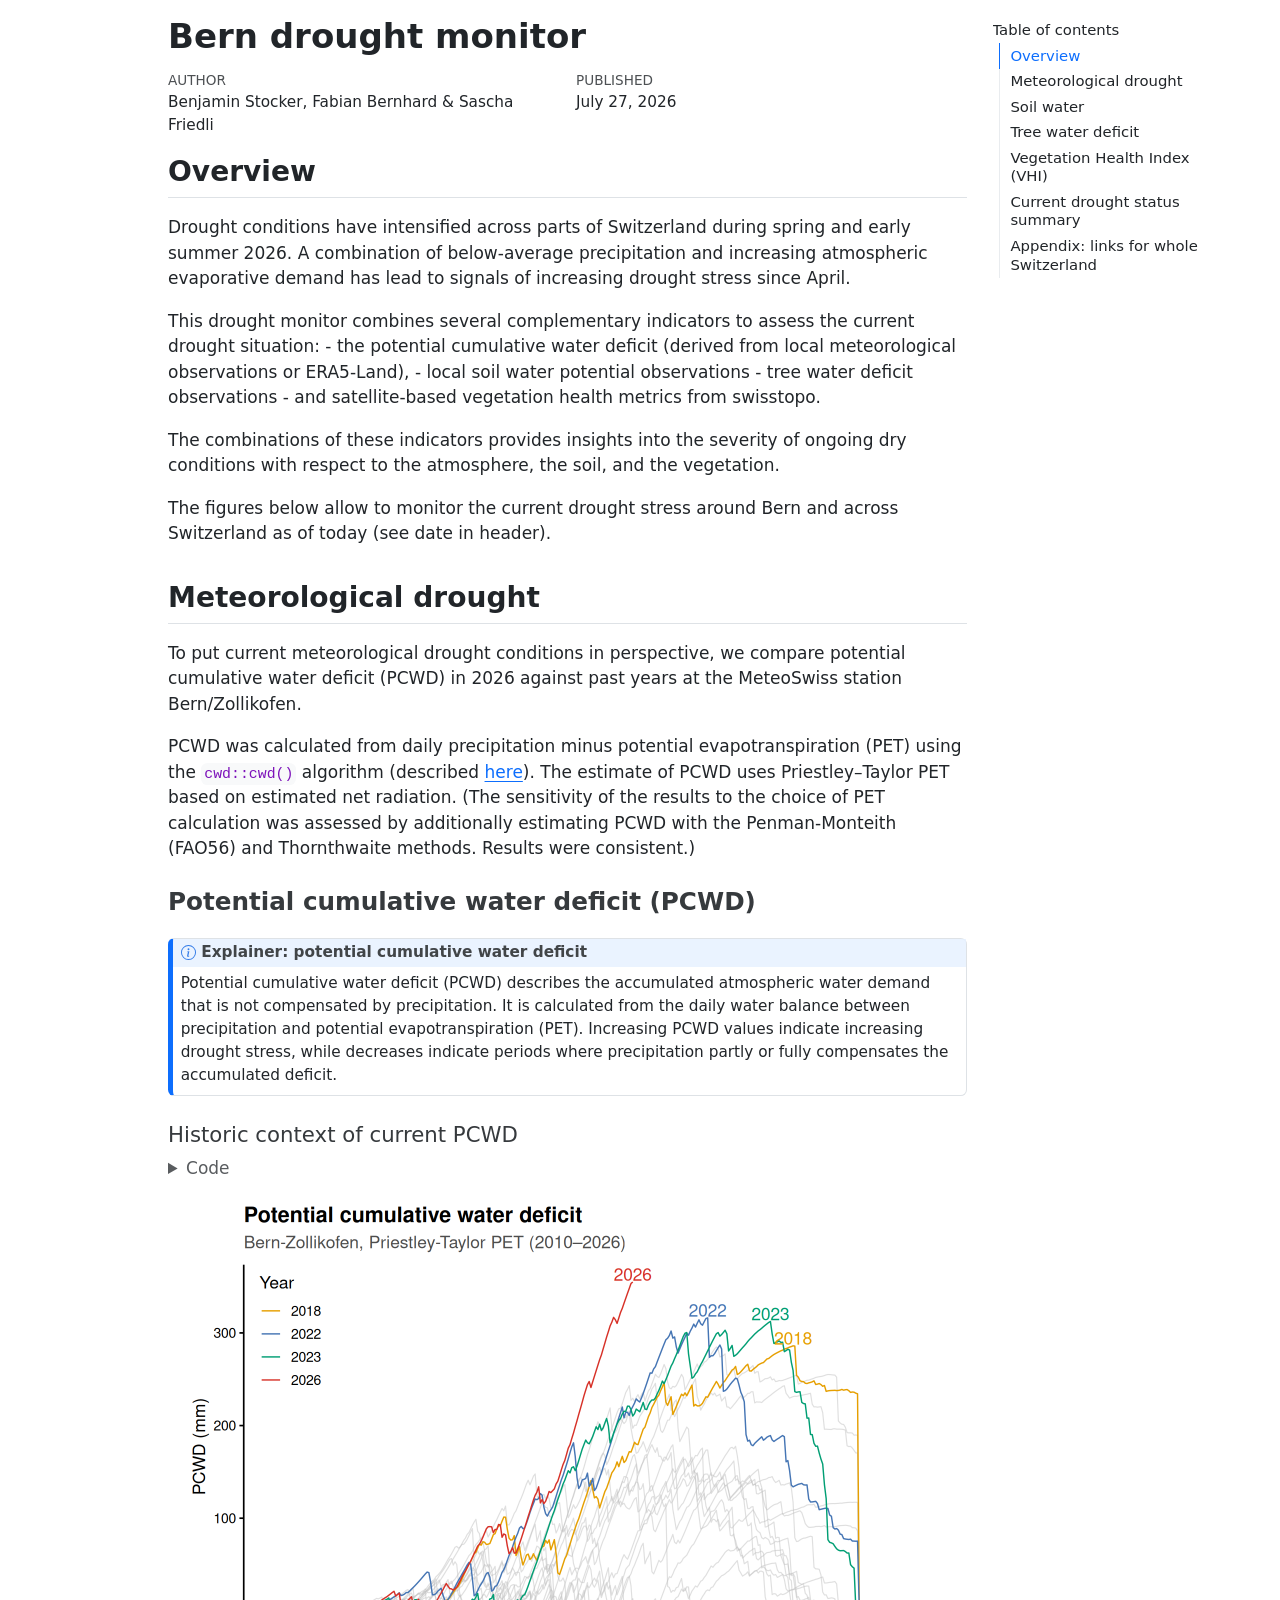
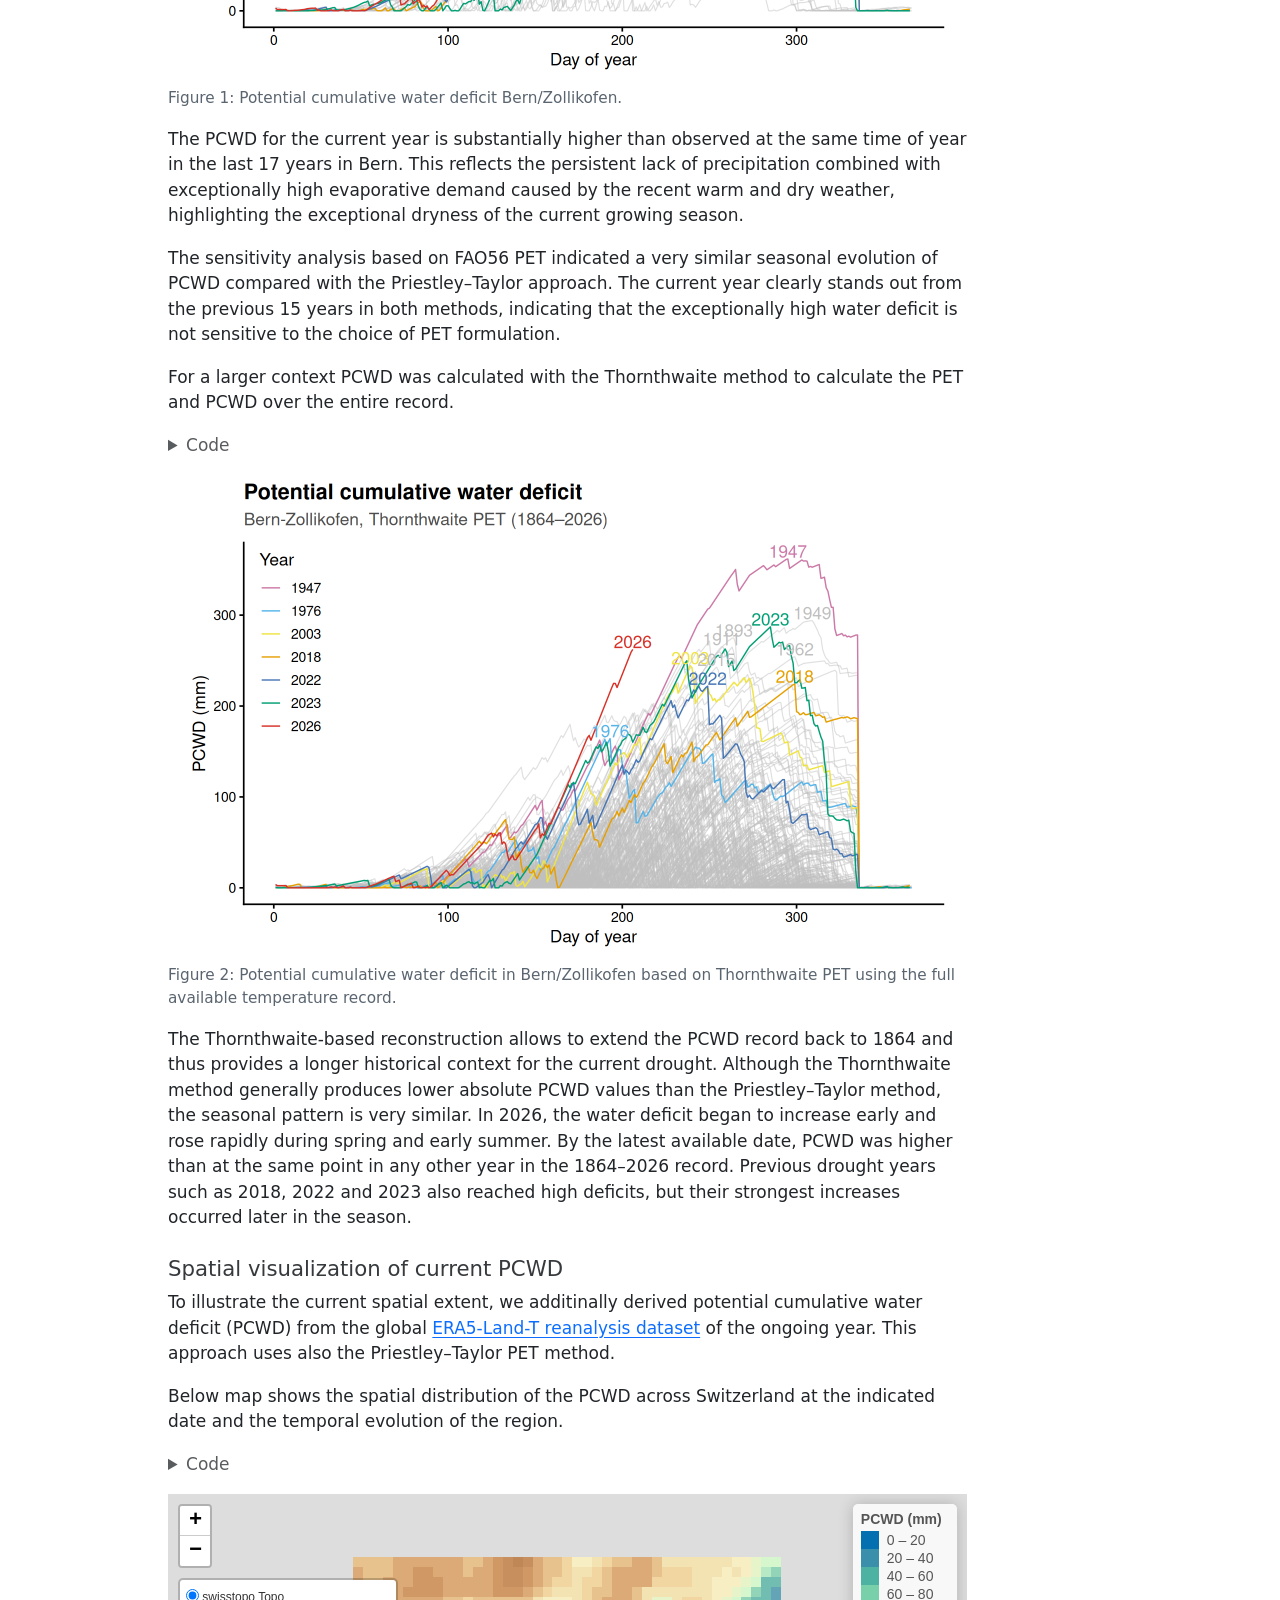
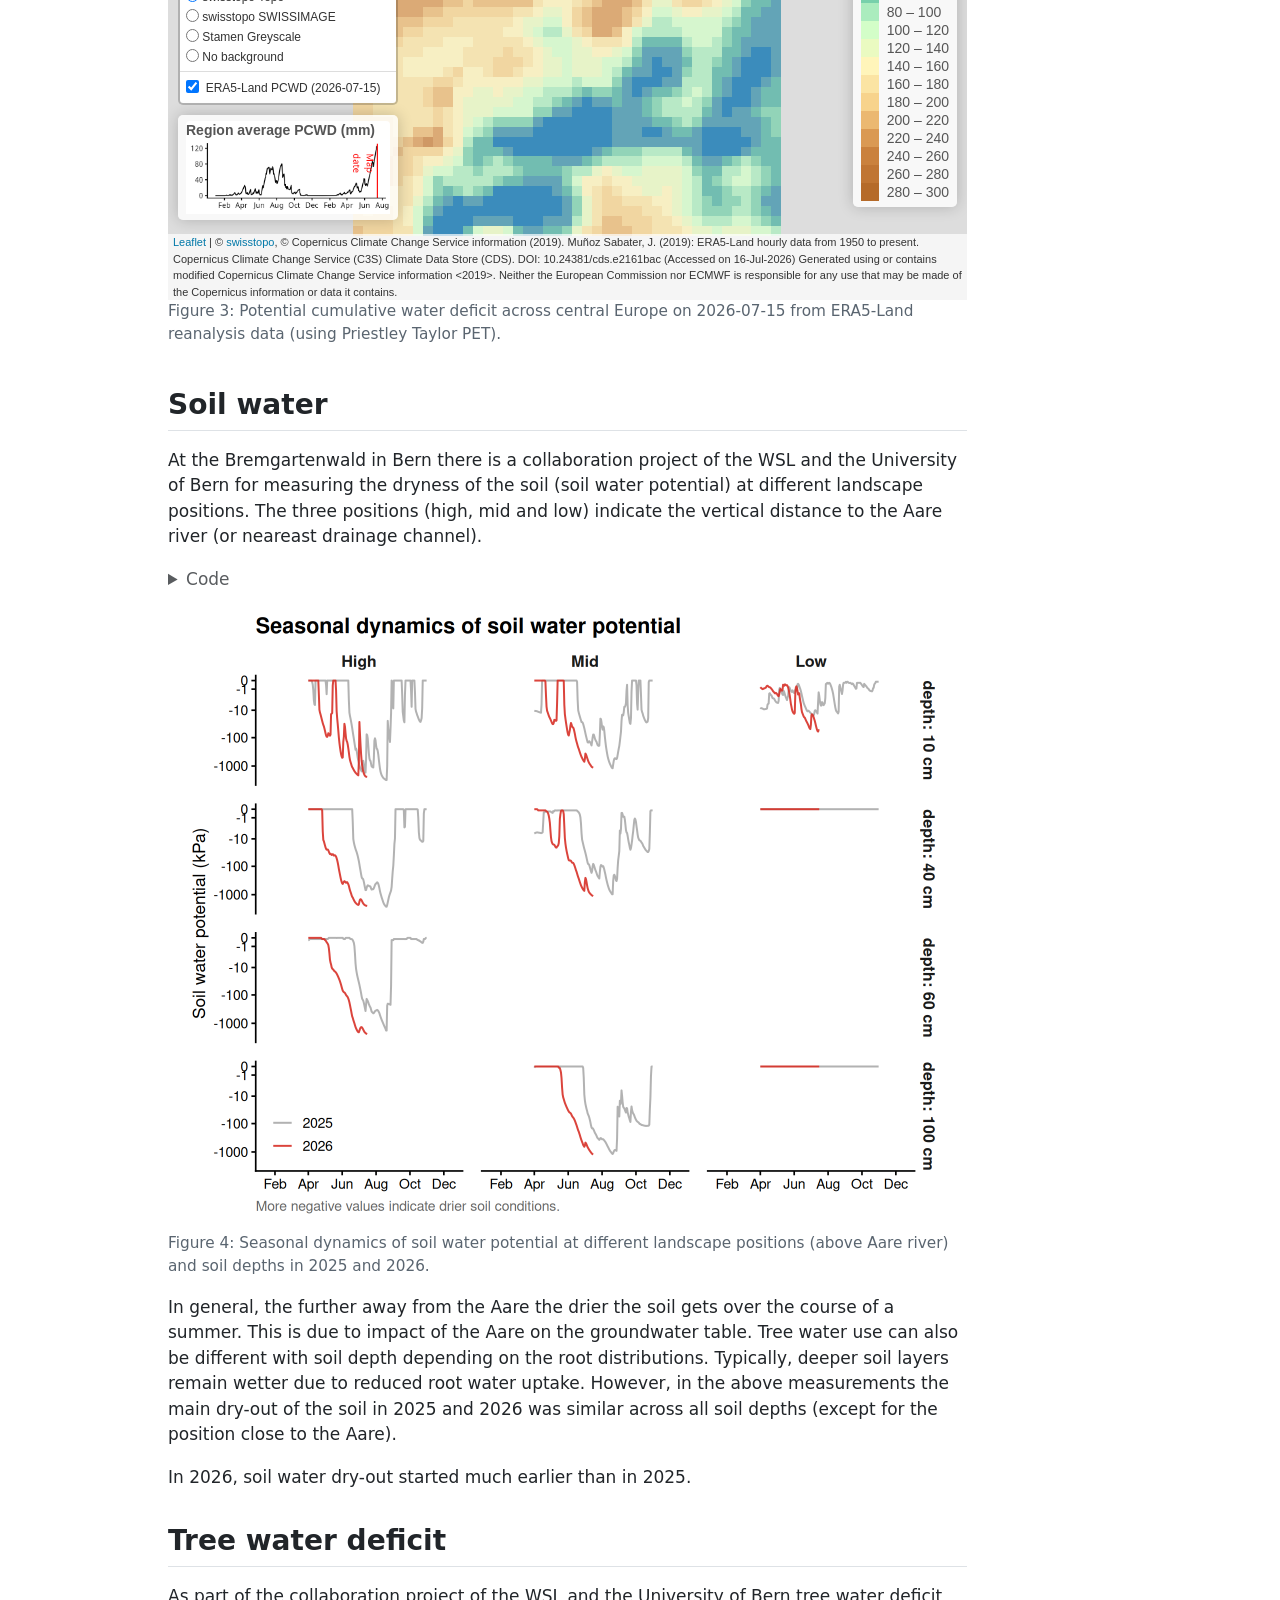
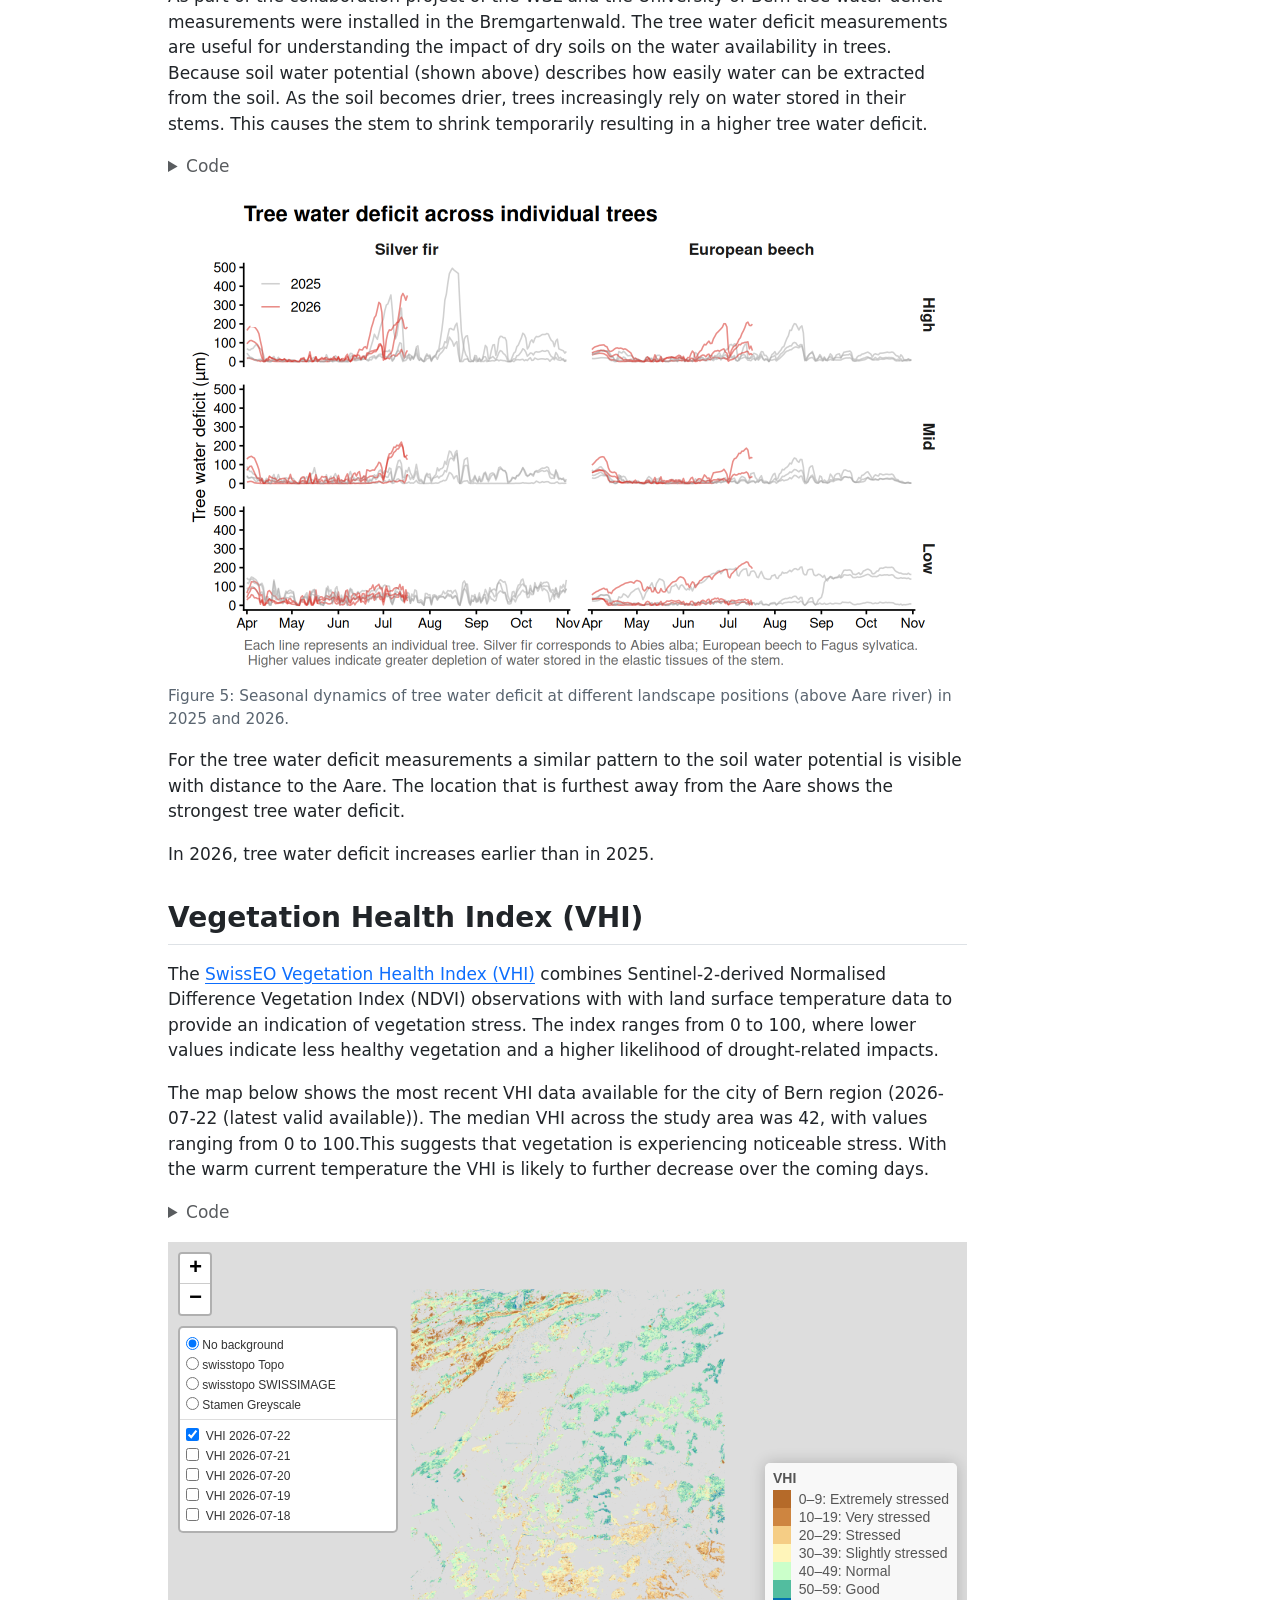
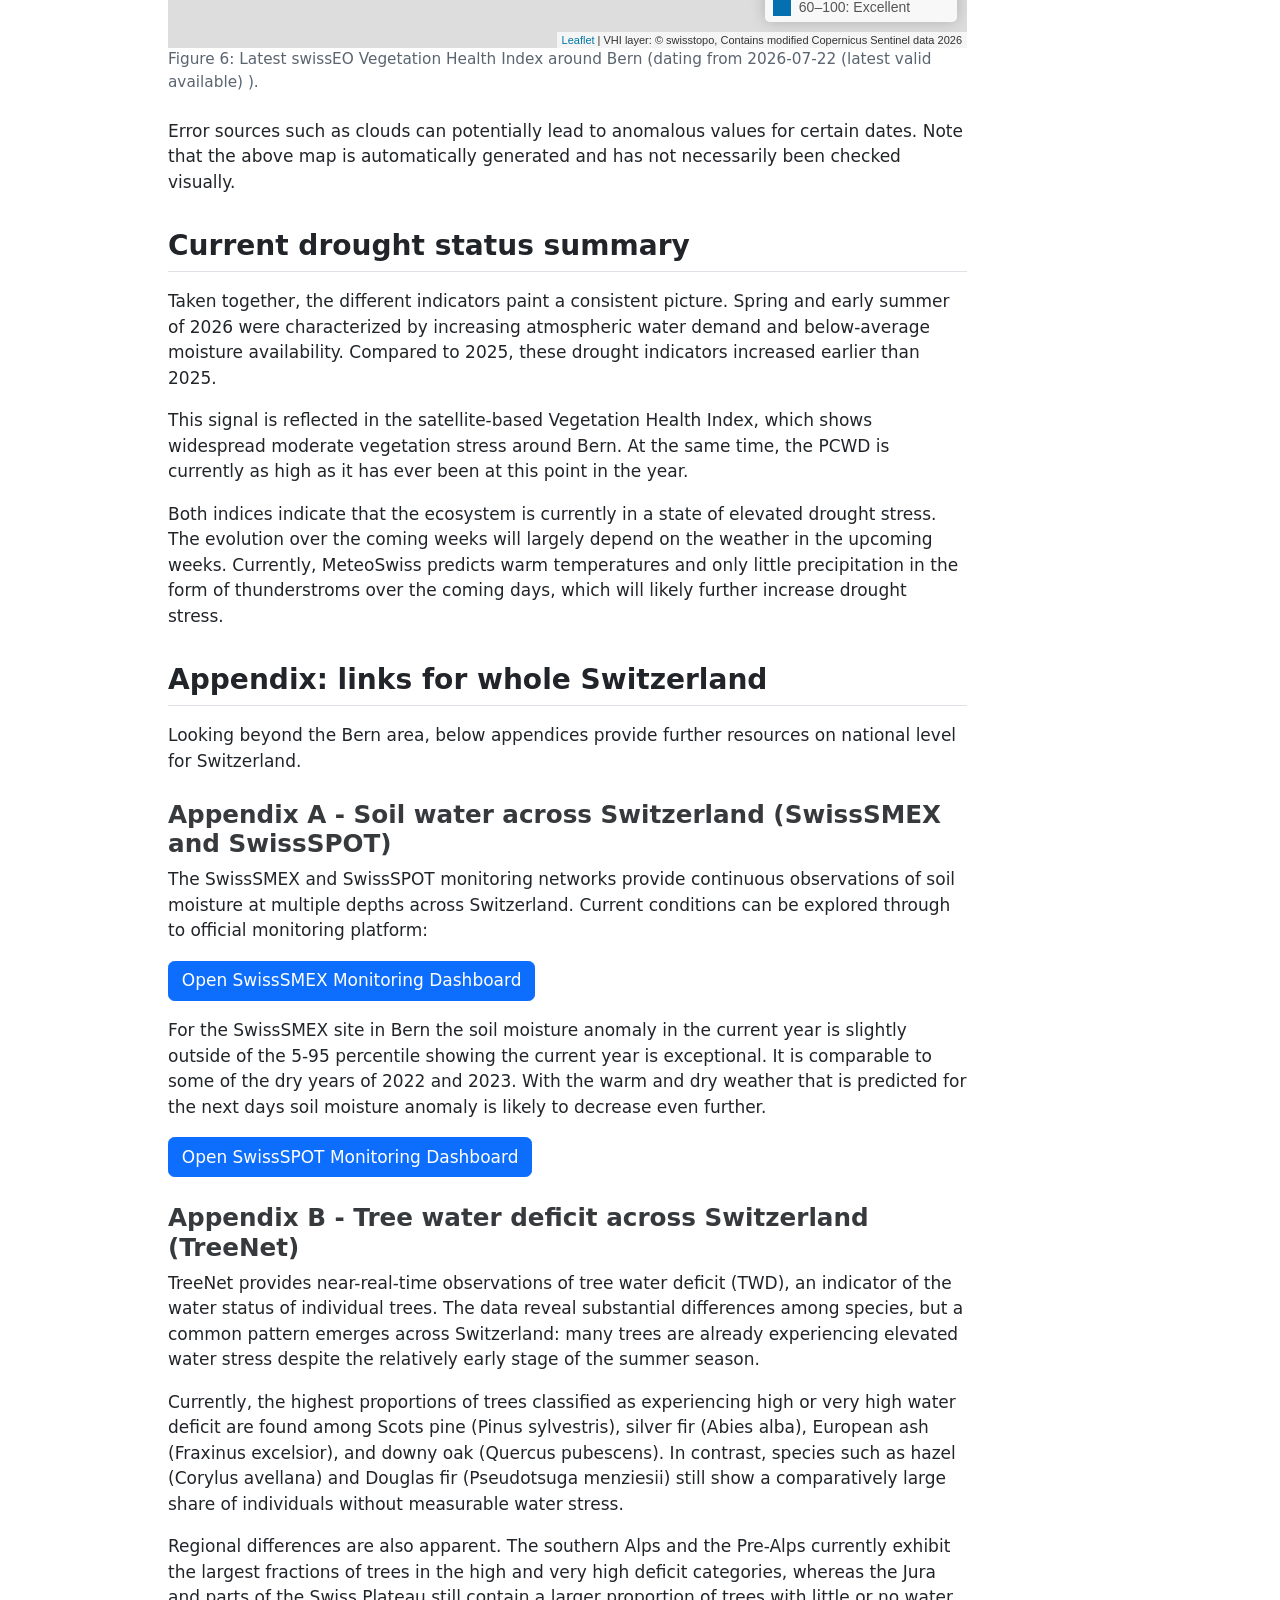
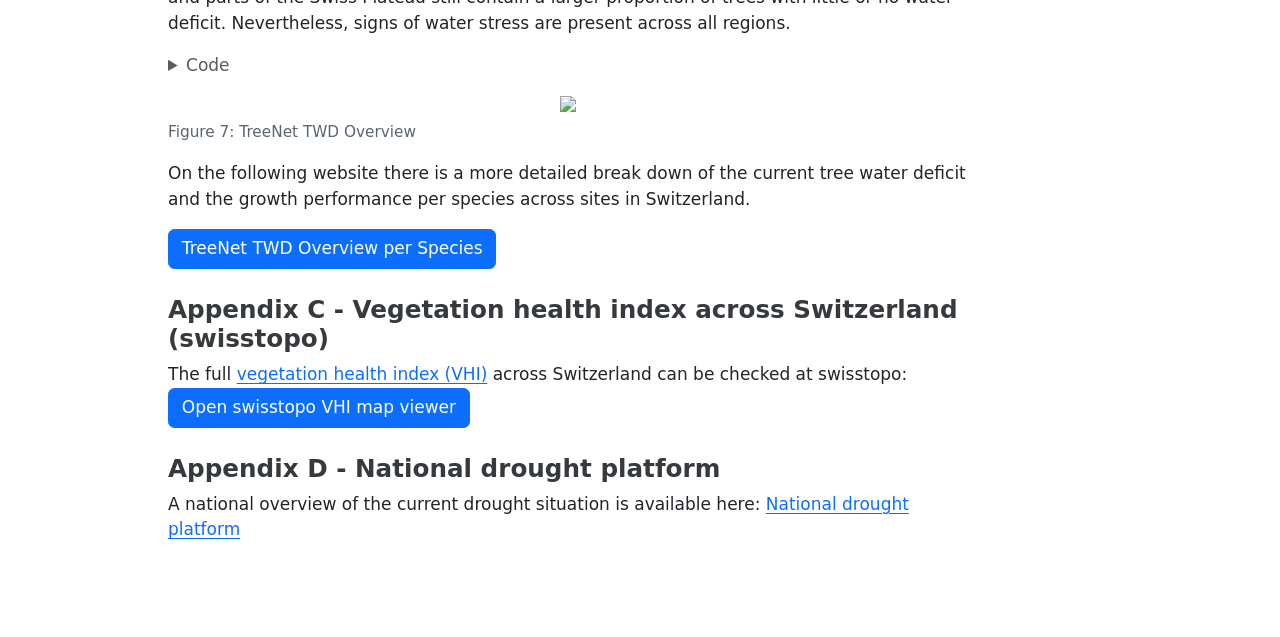
==== drought_2026.html @ ba7b63ec "Built site for gh-pages" ====
<!DOCTYPE html>
<html xmlns="http://www.w3.org/1999/xhtml" lang="en" xml:lang="en"><head>

<meta charset="utf-8">
<meta name="generator" content="quarto-1.5.57">

<meta name="viewport" content="width=device-width, initial-scale=1.0, user-scalable=yes">

<meta name="author" content="Benjamin Stocker, Fabian Bernhard &amp; Sascha Friedli">
<meta name="dcterms.date" content="2026-07-27">

<title>Bern drought monitor</title>
<style>
code{white-space: pre-wrap;}
span.smallcaps{font-variant: small-caps;}
div.columns{display: flex; gap: min(4vw, 1.5em);}
div.column{flex: auto; overflow-x: auto;}
div.hanging-indent{margin-left: 1.5em; text-indent: -1.5em;}
ul.task-list{list-style: none;}
ul.task-list li input[type="checkbox"] {
  width: 0.8em;
  margin: 0 0.8em 0.2em -1em; /* quarto-specific, see https://github.com/quarto-dev/quarto-cli/issues/4556 */ 
  vertical-align: middle;
}
/* CSS for syntax highlighting */
pre > code.sourceCode { white-space: pre; position: relative; }
pre > code.sourceCode > span { line-height: 1.25; }
pre > code.sourceCode > span:empty { height: 1.2em; }
.sourceCode { overflow: visible; }
code.sourceCode > span { color: inherit; text-decoration: inherit; }
div.sourceCode { margin: 1em 0; }
pre.sourceCode { margin: 0; }
@media screen {
div.sourceCode { overflow: auto; }
}
@media print {
pre > code.sourceCode { white-space: pre-wrap; }
pre > code.sourceCode > span { display: inline-block; text-indent: -5em; padding-left: 5em; }
}
pre.numberSource code
  { counter-reset: source-line 0; }
pre.numberSource code > span
  { position: relative; left: -4em; counter-increment: source-line; }
pre.numberSource code > span > a:first-child::before
  { content: counter(source-line);
    position: relative; left: -1em; text-align: right; vertical-align: baseline;
    border: none; display: inline-block;
    -webkit-touch-callout: none; -webkit-user-select: none;
    -khtml-user-select: none; -moz-user-select: none;
    -ms-user-select: none; user-select: none;
    padding: 0 4px; width: 4em;
  }
pre.numberSource { margin-left: 3em;  padding-left: 4px; }
div.sourceCode
  {   }
@media screen {
pre > code.sourceCode > span > a:first-child::before { text-decoration: underline; }
}
</style>


<script src="drought_2026_files/libs/clipboard/clipboard.min.js"></script>
<script src="drought_2026_files/libs/quarto-html/quarto.js"></script>
<script src="drought_2026_files/libs/quarto-html/popper.min.js"></script>
<script src="drought_2026_files/libs/quarto-html/tippy.umd.min.js"></script>
<script src="drought_2026_files/libs/quarto-html/anchor.min.js"></script>
<link href="drought_2026_files/libs/quarto-html/tippy.css" rel="stylesheet">
<link href="drought_2026_files/libs/quarto-html/quarto-syntax-highlighting.css" rel="stylesheet" id="quarto-text-highlighting-styles">
<script src="drought_2026_files/libs/bootstrap/bootstrap.min.js"></script>
<link href="drought_2026_files/libs/bootstrap/bootstrap-icons.css" rel="stylesheet">
<link href="drought_2026_files/libs/bootstrap/bootstrap.min.css" rel="stylesheet" id="quarto-bootstrap" data-mode="light">
<link href="drought_2026_files/libs/htmltools-fill-0.5.9/fill.css" rel="stylesheet">
<script src="drought_2026_files/libs/htmlwidgets-1.6.4/htmlwidgets.js"></script>
<script src="drought_2026_files/libs/jquery-3.6.0/jquery-3.6.0.min.js"></script>
<link href="drought_2026_files/libs/leaflet-1.3.1/leaflet.css" rel="stylesheet">
<script src="drought_2026_files/libs/leaflet-1.3.1/leaflet.js"></script>
<link href="drought_2026_files/libs/leafletfix-1.0.0/leafletfix.css" rel="stylesheet">
<script src="drought_2026_files/libs/proj4-2.6.2/proj4.min.js"></script>
<script src="drought_2026_files/libs/Proj4Leaflet-1.0.1/proj4leaflet.js"></script>
<link href="drought_2026_files/libs/rstudio_leaflet-1.3.1/rstudio_leaflet.css" rel="stylesheet">
<script src="drought_2026_files/libs/leaflet-binding-2.2.3/leaflet.js"></script>
<script src="drought_2026_files/libs/leaflet-providers-3.0.0/leaflet-providers.js"></script>
<script src="drought_2026_files/libs/leaflet-providers-plugin-2.2.3/leaflet-providers-plugin.js"></script>


</head>

<body>

<div id="quarto-content" class="page-columns page-rows-contents page-layout-article">
<div id="quarto-margin-sidebar" class="sidebar margin-sidebar">
  <nav id="TOC" role="doc-toc" class="toc-active">
    <h2 id="toc-title">Table of contents</h2>
   
  <ul>
  <li><a href="#overview" id="toc-overview" class="nav-link active" data-scroll-target="#overview">Overview</a></li>
  <li><a href="#meteorological-drought" id="toc-meteorological-drought" class="nav-link" data-scroll-target="#meteorological-drought">Meteorological drought</a>
  <ul class="collapse">
  <li><a href="#potential-cumulative-water-deficit-pcwd" id="toc-potential-cumulative-water-deficit-pcwd" class="nav-link" data-scroll-target="#potential-cumulative-water-deficit-pcwd">Potential cumulative water deficit (PCWD)</a></li>
  </ul></li>
  <li><a href="#soil-water" id="toc-soil-water" class="nav-link" data-scroll-target="#soil-water">Soil water</a></li>
  <li><a href="#tree-water-deficit" id="toc-tree-water-deficit" class="nav-link" data-scroll-target="#tree-water-deficit">Tree water deficit</a></li>
  <li><a href="#vegetation-health-index-vhi" id="toc-vegetation-health-index-vhi" class="nav-link" data-scroll-target="#vegetation-health-index-vhi">Vegetation Health Index (VHI)</a></li>
  <li><a href="#current-drought-status-summary" id="toc-current-drought-status-summary" class="nav-link" data-scroll-target="#current-drought-status-summary">Current drought status summary</a></li>
  <li><a href="#appendix-links-for-whole-switzerland" id="toc-appendix-links-for-whole-switzerland" class="nav-link" data-scroll-target="#appendix-links-for-whole-switzerland">Appendix: links for whole Switzerland</a>
  <ul class="collapse">
  <li><a href="#appendix-a---soil-water-across-switzerland-swisssmex-and-swissspot" id="toc-appendix-a---soil-water-across-switzerland-swisssmex-and-swissspot" class="nav-link" data-scroll-target="#appendix-a---soil-water-across-switzerland-swisssmex-and-swissspot">Appendix A - Soil water across Switzerland (SwissSMEX and SwissSPOT)</a></li>
  <li><a href="#appendix-b---tree-water-deficit-across-switzerland-treenet" id="toc-appendix-b---tree-water-deficit-across-switzerland-treenet" class="nav-link" data-scroll-target="#appendix-b---tree-water-deficit-across-switzerland-treenet">Appendix B - Tree water deficit across Switzerland (TreeNet)</a></li>
  <li><a href="#appendix-c---vegetation-health-index-across-switzerland-swisstopo" id="toc-appendix-c---vegetation-health-index-across-switzerland-swisstopo" class="nav-link" data-scroll-target="#appendix-c---vegetation-health-index-across-switzerland-swisstopo">Appendix C - Vegetation health index across Switzerland (swisstopo)</a></li>
  <li><a href="#appendix-d---national-drought-platform" id="toc-appendix-d---national-drought-platform" class="nav-link" data-scroll-target="#appendix-d---national-drought-platform">Appendix D - National drought platform</a></li>
  </ul></li>
  </ul>
</nav>
</div>
<main class="content" id="quarto-document-content">

<header id="title-block-header" class="quarto-title-block default">
<div class="quarto-title">
<h1 class="title">Bern drought monitor</h1>
</div>



<div class="quarto-title-meta">

    <div>
    <div class="quarto-title-meta-heading">Author</div>
    <div class="quarto-title-meta-contents">
             <p>Benjamin Stocker, Fabian Bernhard &amp; Sascha Friedli </p>
          </div>
  </div>
    
    <div>
    <div class="quarto-title-meta-heading">Published</div>
    <div class="quarto-title-meta-contents">
      <p class="date">July 27, 2026</p>
    </div>
  </div>
  
    
  </div>
  


</header>


<section id="overview" class="level2">
<h2 class="anchored" data-anchor-id="overview">Overview</h2>
<p>Drought conditions have intensified across parts of Switzerland during spring and early summer 2026. A combination of below-average precipitation and increasing atmospheric evaporative demand has lead to signals of increasing drought stress since April.</p>
<p>This drought monitor combines several complementary indicators to assess the current drought situation: - the potential cumulative water deficit (derived from local meteorological observations or ERA5-Land), - local soil water potential observations - tree water deficit observations - and satellite-based vegetation health metrics from swisstopo.</p>
<p>The combinations of these indicators provides insights into the severity of ongoing dry conditions with respect to the atmosphere, the soil, and the vegetation.</p>
<p>The figures below allow to monitor the current drought stress around Bern and across Switzerland as of today (see date in header).</p>
</section>
<section id="meteorological-drought" class="level2">
<h2 class="anchored" data-anchor-id="meteorological-drought">Meteorological drought</h2>
<p>To put current meteorological drought conditions in perspective, we compare potential cumulative water deficit (PCWD) in 2026 against past years at the MeteoSwiss station Bern/Zollikofen.</p>
<p>PCWD was calculated from daily precipitation minus potential evapotranspiration (PET) using the <code>cwd::cwd()</code> algorithm (described <a href="https://geco-bern.github.io/cwd/index.html">here</a>). The estimate of PCWD uses Priestley–Taylor PET based on estimated net radiation. (The sensitivity of the results to the choice of PET calculation was assessed by additionally estimating PCWD with the Penman-Monteith (FAO56) and Thornthwaite methods. Results were consistent.)</p>
<section id="potential-cumulative-water-deficit-pcwd" class="level3">
<h3 class="anchored" data-anchor-id="potential-cumulative-water-deficit-pcwd">Potential cumulative water deficit (PCWD)</h3>
<div class="callout callout-style-default callout-note callout-titled">
<div class="callout-header d-flex align-content-center">
<div class="callout-icon-container">
<i class="callout-icon"></i>
</div>
<div class="callout-title-container flex-fill">
Explainer: potential cumulative water deficit
</div>
</div>
<div class="callout-body-container callout-body">
<p>Potential cumulative water deficit (PCWD) describes the accumulated atmospheric water demand that is not compensated by precipitation. It is calculated from the daily water balance between precipitation and potential evapotranspiration (PET). Increasing PCWD values indicate increasing drought stress, while decreases indicate periods where precipitation partly or fully compensates the accumulated deficit.</p>
</div>
</div>
<section id="historic-context-of-current-pcwd" class="level4">
<h4 class="anchored" data-anchor-id="historic-context-of-current-pcwd">Historic context of current PCWD</h4>
<div class="cell">
<details class="code-fold">
<summary>Code</summary>
<div class="sourceCode cell-code" id="cb1"><pre class="sourceCode r code-with-copy"><code class="sourceCode r"><span id="cb1-1"><a href="#cb1-1" aria-hidden="true" tabindex="-1"></a>meteo_pcwd_PT <span class="ot">&lt;-</span> meteo_pcwd <span class="sc">|&gt;</span> </span>
<span id="cb1-2"><a href="#cb1-2" aria-hidden="true" tabindex="-1"></a>  <span class="fu">slice_head</span>(<span class="at">n =</span> <span class="sc">-</span><span class="dv">1</span>) <span class="sc">|&gt;</span> <span class="co"># drop last line which appears to be set to pcwd_mm = 0</span></span>
<span id="cb1-3"><a href="#cb1-3" aria-hidden="true" tabindex="-1"></a>  <span class="fu">filter</span>(<span class="sc">!</span><span class="fu">is.na</span>(PCWD_PT)) <span class="co"># subset years from 2010 on</span></span>
<span id="cb1-4"><a href="#cb1-4" aria-hidden="true" tabindex="-1"></a></span>
<span id="cb1-5"><a href="#cb1-5" aria-hidden="true" tabindex="-1"></a>highlight_colours <span class="ot">&lt;-</span> <span class="fu">c</span>(</span>
<span id="cb1-6"><a href="#cb1-6" aria-hidden="true" tabindex="-1"></a>  <span class="st">"2026"</span> <span class="ot">=</span> <span class="st">"#D73027"</span>, </span>
<span id="cb1-7"><a href="#cb1-7" aria-hidden="true" tabindex="-1"></a>  <span class="st">"2022"</span> <span class="ot">=</span> <span class="st">"#4575B4"</span>, </span>
<span id="cb1-8"><a href="#cb1-8" aria-hidden="true" tabindex="-1"></a>  <span class="st">"2018"</span> <span class="ot">=</span> <span class="st">"#E69F00"</span>, </span>
<span id="cb1-9"><a href="#cb1-9" aria-hidden="true" tabindex="-1"></a>  <span class="st">"2023"</span> <span class="ot">=</span> <span class="st">"#009E73"</span>,</span>
<span id="cb1-10"><a href="#cb1-10" aria-hidden="true" tabindex="-1"></a>  <span class="st">"1947"</span> <span class="ot">=</span> <span class="st">"#CC79A7"</span>, </span>
<span id="cb1-11"><a href="#cb1-11" aria-hidden="true" tabindex="-1"></a>  <span class="st">"1976"</span> <span class="ot">=</span> <span class="st">"#56B4E9"</span>, </span>
<span id="cb1-12"><a href="#cb1-12" aria-hidden="true" tabindex="-1"></a>  <span class="st">"2003"</span> <span class="ot">=</span> <span class="st">"#F0E442"</span></span>
<span id="cb1-13"><a href="#cb1-13" aria-hidden="true" tabindex="-1"></a>)</span>
<span id="cb1-14"><a href="#cb1-14" aria-hidden="true" tabindex="-1"></a></span>
<span id="cb1-15"><a href="#cb1-15" aria-hidden="true" tabindex="-1"></a>highlight_years <span class="ot">&lt;-</span> <span class="fu">as.integer</span>(<span class="fu">names</span>(highlight_colours))</span>
<span id="cb1-16"><a href="#cb1-16" aria-hidden="true" tabindex="-1"></a></span>
<span id="cb1-17"><a href="#cb1-17" aria-hidden="true" tabindex="-1"></a>p_pt <span class="ot">&lt;-</span> <span class="fu">ggplot</span>() <span class="sc">+</span></span>
<span id="cb1-18"><a href="#cb1-18" aria-hidden="true" tabindex="-1"></a>  <span class="fu">geom_line</span>(</span>
<span id="cb1-19"><a href="#cb1-19" aria-hidden="true" tabindex="-1"></a>    <span class="at">data =</span> meteo_pcwd_PT <span class="sc">|&gt;</span> <span class="fu">filter</span>(<span class="sc">!</span>year <span class="sc">%in%</span> highlight_years),</span>
<span id="cb1-20"><a href="#cb1-20" aria-hidden="true" tabindex="-1"></a>    <span class="fu">aes</span>(<span class="at">x =</span> doy, <span class="at">y =</span> PCWD_PT, <span class="at">group =</span> year),</span>
<span id="cb1-21"><a href="#cb1-21" aria-hidden="true" tabindex="-1"></a>    <span class="at">colour =</span> <span class="st">"grey75"</span>,</span>
<span id="cb1-22"><a href="#cb1-22" aria-hidden="true" tabindex="-1"></a>    <span class="at">linewidth =</span> <span class="fl">0.4</span>,</span>
<span id="cb1-23"><a href="#cb1-23" aria-hidden="true" tabindex="-1"></a>    <span class="at">alpha =</span> <span class="fl">0.5</span></span>
<span id="cb1-24"><a href="#cb1-24" aria-hidden="true" tabindex="-1"></a>  ) <span class="sc">+</span></span>
<span id="cb1-25"><a href="#cb1-25" aria-hidden="true" tabindex="-1"></a>  <span class="fu">geom_line</span>(</span>
<span id="cb1-26"><a href="#cb1-26" aria-hidden="true" tabindex="-1"></a>    <span class="at">data =</span> meteo_pcwd_PT <span class="sc">|&gt;</span>  <span class="fu">filter</span>(year <span class="sc">%in%</span> highlight_years),</span>
<span id="cb1-27"><a href="#cb1-27" aria-hidden="true" tabindex="-1"></a>    <span class="fu">aes</span>(<span class="at">x =</span> doy, <span class="at">y =</span> PCWD_PT, <span class="at">colour =</span> <span class="fu">as.factor</span>(year), <span class="at">group =</span> year),</span>
<span id="cb1-28"><a href="#cb1-28" aria-hidden="true" tabindex="-1"></a>    <span class="at">linewidth =</span> <span class="fl">0.5</span></span>
<span id="cb1-29"><a href="#cb1-29" aria-hidden="true" tabindex="-1"></a>  ) <span class="sc">+</span></span>
<span id="cb1-30"><a href="#cb1-30" aria-hidden="true" tabindex="-1"></a>  <span class="fu">geom_text</span>(<span class="at">data =</span> meteo_pcwd_PT <span class="sc">|&gt;</span> <span class="fu">filter</span>(year <span class="sc">%in%</span> highlight_years) <span class="sc">|&gt;</span></span>
<span id="cb1-31"><a href="#cb1-31" aria-hidden="true" tabindex="-1"></a>      <span class="fu">group_by</span>(year) <span class="sc">|&gt;</span></span>
<span id="cb1-32"><a href="#cb1-32" aria-hidden="true" tabindex="-1"></a>      <span class="co"># keep only yearly maxima:</span></span>
<span id="cb1-33"><a href="#cb1-33" aria-hidden="true" tabindex="-1"></a>      <span class="fu">filter</span>(PCWD_PT <span class="sc">==</span> <span class="fu">max</span>(PCWD_PT)) <span class="sc">|&gt;</span> <span class="fu">ungroup</span>() <span class="sc">|&gt;</span></span>
<span id="cb1-34"><a href="#cb1-34" aria-hidden="true" tabindex="-1"></a>      <span class="co"># keep only years among the top 5</span></span>
<span id="cb1-35"><a href="#cb1-35" aria-hidden="true" tabindex="-1"></a>      <span class="fu">arrange</span>(<span class="fu">desc</span>(PCWD_PT)) <span class="sc">|&gt;</span> <span class="fu">slice</span>(<span class="dv">1</span><span class="sc">:</span><span class="dv">5</span>),</span>
<span id="cb1-36"><a href="#cb1-36" aria-hidden="true" tabindex="-1"></a>    <span class="fu">aes</span>(<span class="at">x =</span> doy, <span class="at">y =</span> PCWD_PT, <span class="at">colour =</span> <span class="fu">as.factor</span>(year), <span class="at">label =</span> year),</span>
<span id="cb1-37"><a href="#cb1-37" aria-hidden="true" tabindex="-1"></a>    <span class="at">vjust =</span> <span class="sc">-</span><span class="fl">0.1</span>, <span class="at">show.legend =</span> <span class="cn">FALSE</span></span>
<span id="cb1-38"><a href="#cb1-38" aria-hidden="true" tabindex="-1"></a>  ) <span class="sc">+</span></span>
<span id="cb1-39"><a href="#cb1-39" aria-hidden="true" tabindex="-1"></a>  <span class="fu">scale_colour_manual</span>(</span>
<span id="cb1-40"><a href="#cb1-40" aria-hidden="true" tabindex="-1"></a>    <span class="at">values =</span> highlight_colours,</span>
<span id="cb1-41"><a href="#cb1-41" aria-hidden="true" tabindex="-1"></a>    <span class="at">name =</span> <span class="st">"Year"</span></span>
<span id="cb1-42"><a href="#cb1-42" aria-hidden="true" tabindex="-1"></a>  ) <span class="sc">+</span></span>
<span id="cb1-43"><a href="#cb1-43" aria-hidden="true" tabindex="-1"></a>  <span class="fu">labs</span>(</span>
<span id="cb1-44"><a href="#cb1-44" aria-hidden="true" tabindex="-1"></a>    <span class="at">x =</span> <span class="st">"Day of year"</span>,</span>
<span id="cb1-45"><a href="#cb1-45" aria-hidden="true" tabindex="-1"></a>    <span class="at">y =</span> <span class="st">"PCWD (mm)"</span>,</span>
<span id="cb1-46"><a href="#cb1-46" aria-hidden="true" tabindex="-1"></a>    <span class="at">title =</span> <span class="st">"Potential cumulative water deficit"</span>,</span>
<span id="cb1-47"><a href="#cb1-47" aria-hidden="true" tabindex="-1"></a>    <span class="at">subtitle =</span> <span class="fu">paste0</span>(</span>
<span id="cb1-48"><a href="#cb1-48" aria-hidden="true" tabindex="-1"></a>      <span class="st">"Bern-Zollikofen, Priestley-Taylor PET ("</span>,</span>
<span id="cb1-49"><a href="#cb1-49" aria-hidden="true" tabindex="-1"></a>      <span class="fu">min</span>(meteo_pcwd_PT<span class="sc">$</span>year, <span class="at">na.rm =</span> <span class="cn">TRUE</span>), <span class="st">"–"</span>, <span class="fu">max</span>(meteo_pcwd_PT<span class="sc">$</span>year, <span class="at">na.rm =</span> <span class="cn">TRUE</span>), <span class="st">")"</span></span>
<span id="cb1-50"><a href="#cb1-50" aria-hidden="true" tabindex="-1"></a>    )</span>
<span id="cb1-51"><a href="#cb1-51" aria-hidden="true" tabindex="-1"></a>  ) <span class="sc">+</span></span>
<span id="cb1-52"><a href="#cb1-52" aria-hidden="true" tabindex="-1"></a>  general_plot_theme <span class="sc">+</span></span>
<span id="cb1-53"><a href="#cb1-53" aria-hidden="true" tabindex="-1"></a>  <span class="fu">theme</span>(</span>
<span id="cb1-54"><a href="#cb1-54" aria-hidden="true" tabindex="-1"></a>    <span class="at">legend.position =</span> <span class="st">"inside"</span>, <span class="at">legend.position.inside =</span> <span class="fu">c</span>(<span class="fl">0.01</span>,<span class="dv">1</span>),  <span class="at">legend.justification =</span> <span class="fu">c</span>(<span class="dv">0</span>,<span class="dv">1</span>),</span>
<span id="cb1-55"><a href="#cb1-55" aria-hidden="true" tabindex="-1"></a>    <span class="at">legend.direction =</span> <span class="st">"vertical"</span>, <span class="at">legend.box =</span> <span class="st">"vertical"</span></span>
<span id="cb1-56"><a href="#cb1-56" aria-hidden="true" tabindex="-1"></a>  )</span>
<span id="cb1-57"><a href="#cb1-57" aria-hidden="true" tabindex="-1"></a>p_pt</span></code><button title="Copy to Clipboard" class="code-copy-button"><i class="bi"></i></button></pre></div>
</details>
<div class="cell-output-display">
<div id="fig-pcwd" class="quarto-float quarto-figure quarto-figure-center anchored">
<figure class="quarto-float quarto-float-fig figure">
<div aria-describedby="fig-pcwd-caption-0ceaefa1-69ba-4598-a22c-09a6ac19f8ca">
<img src="drought_2026_files/figure-html/fig-pcwd-1.png" class="img-fluid figure-img" width="768">
</div>
<figcaption class="quarto-float-caption-bottom quarto-float-caption quarto-float-fig" id="fig-pcwd-caption-0ceaefa1-69ba-4598-a22c-09a6ac19f8ca">
Figure&nbsp;1: Potential cumulative water deficit Bern/Zollikofen.
</figcaption>
</figure>
</div>
</div>
</div>
<p>The PCWD for the current year is substantially higher than observed at the same time of year in the last 17 years in Bern. This reflects the persistent lack of precipitation combined with exceptionally high evaporative demand caused by the recent warm and dry weather, highlighting the exceptional dryness of the current growing season.</p>
<!-- 


::: {.cell}

```{.r .cell-code}
p_fao <- ggplot() +
  geom_line(
    data = meteo_pcwd |> filter(!year %in% highlight_years),
    aes(x = doy, y = PCWD_FAO, group = year),
    colour = "grey75",
    linewidth = 0.4,
    alpha = 0.5
  ) +
  # geom_line(
  #   data = pcwd_mean,
  #   aes(x = doy, y = PCWD_FAO_mean),
  #   colour = "black",
  #   linewidth = 1
  # ) +
  geom_line(
    data = meteo_pcwd |> filter(year %in% highlight_years),
    aes(x = doy, y = PCWD_FAO, colour = as.factor(year), group = year),
    linewidth = 0.5
  ) +
  scale_colour_manual(
    values = highlight_colours,
    breaks = as.character(highlight_years),
    name = "Year"
  ) +
  labs(
    x = "Day of year",
    y = "PCWD (mm)",
    title = "Potential cumulative water deficit",
    subtitle = paste0(
      "Bern-Zollikofen, FAO56 PET (",
      min(meteo_pcwd_PT$year, na.rm = TRUE), "–", max(meteo_pcwd_PT$year, na.rm = TRUE), ")"
    )
  ) +
  theme_bw()

p_fao
```

::: {.cell-output .cell-output-stderr}

```
Warning: Removed 52230 rows containing missing values or values outside the scale range
(`geom_line()`).
```


:::

::: {.cell-output .cell-output-stderr}

```
Warning: Removed 1096 rows containing missing values or values outside the scale range
(`geom_line()`).
```


:::

::: {.cell-output-display}
![](drought_2026_files/figure-html/unnamed-chunk-1-1.png){width=672}
:::
:::


-->
<p>The sensitivity analysis based on FAO56 PET indicated a very similar seasonal evolution of PCWD compared with the Priestley–Taylor approach. The current year clearly stands out from the previous 15 years in both methods, indicating that the exceptionally high water deficit is not sensitive to the choice of PET formulation.</p>
<p>For a larger context PCWD was calculated with the Thornthwaite method to calculate the PET and PCWD over the entire record.</p>
<div class="cell">
<details class="code-fold">
<summary>Code</summary>
<div class="sourceCode cell-code" id="cb2"><pre class="sourceCode r code-with-copy"><code class="sourceCode r"><span id="cb2-1"><a href="#cb2-1" aria-hidden="true" tabindex="-1"></a>meteo_pcwd_THORNTWAITE <span class="ot">&lt;-</span> meteo_pcwd <span class="sc">|&gt;</span> </span>
<span id="cb2-2"><a href="#cb2-2" aria-hidden="true" tabindex="-1"></a>  <span class="fu">slice_head</span>(<span class="at">n =</span> <span class="sc">-</span><span class="dv">1</span>) <span class="sc">|&gt;</span> <span class="co"># drop last line which appears to be set to pcwd_mm = 0</span></span>
<span id="cb2-3"><a href="#cb2-3" aria-hidden="true" tabindex="-1"></a>  <span class="fu">filter</span>(<span class="sc">!</span><span class="fu">is.na</span>(PCWD_THORN)) <span class="co"># subset years from 2010 on</span></span>
<span id="cb2-4"><a href="#cb2-4" aria-hidden="true" tabindex="-1"></a></span>
<span id="cb2-5"><a href="#cb2-5" aria-hidden="true" tabindex="-1"></a>p_thorn <span class="ot">&lt;-</span> <span class="fu">ggplot</span>() <span class="sc">+</span></span>
<span id="cb2-6"><a href="#cb2-6" aria-hidden="true" tabindex="-1"></a>  <span class="fu">geom_line</span>(</span>
<span id="cb2-7"><a href="#cb2-7" aria-hidden="true" tabindex="-1"></a>    <span class="at">data =</span> meteo_pcwd_THORNTWAITE <span class="sc">|&gt;</span> <span class="fu">filter</span>(<span class="sc">!</span>year <span class="sc">%in%</span> highlight_years),</span>
<span id="cb2-8"><a href="#cb2-8" aria-hidden="true" tabindex="-1"></a>    <span class="fu">aes</span>(<span class="at">x =</span> doy, <span class="at">y =</span> PCWD_THORN, <span class="at">group =</span> year),</span>
<span id="cb2-9"><a href="#cb2-9" aria-hidden="true" tabindex="-1"></a>    <span class="at">colour =</span> <span class="st">"grey75"</span>,</span>
<span id="cb2-10"><a href="#cb2-10" aria-hidden="true" tabindex="-1"></a>    <span class="at">linewidth =</span> <span class="fl">0.4</span>,</span>
<span id="cb2-11"><a href="#cb2-11" aria-hidden="true" tabindex="-1"></a>    <span class="at">alpha =</span> <span class="fl">0.5</span></span>
<span id="cb2-12"><a href="#cb2-12" aria-hidden="true" tabindex="-1"></a>  ) <span class="sc">+</span></span>
<span id="cb2-13"><a href="#cb2-13" aria-hidden="true" tabindex="-1"></a>  <span class="fu">geom_line</span>(</span>
<span id="cb2-14"><a href="#cb2-14" aria-hidden="true" tabindex="-1"></a>    <span class="at">data =</span> meteo_pcwd_THORNTWAITE <span class="sc">|&gt;</span>  <span class="fu">filter</span>(year <span class="sc">%in%</span> highlight_years),</span>
<span id="cb2-15"><a href="#cb2-15" aria-hidden="true" tabindex="-1"></a>    <span class="fu">aes</span>(<span class="at">x =</span> doy, <span class="at">y =</span> PCWD_THORN, <span class="at">colour =</span> <span class="fu">as.factor</span>(year), <span class="at">group =</span> year),</span>
<span id="cb2-16"><a href="#cb2-16" aria-hidden="true" tabindex="-1"></a>    <span class="at">linewidth =</span> <span class="fl">0.5</span></span>
<span id="cb2-17"><a href="#cb2-17" aria-hidden="true" tabindex="-1"></a>  ) <span class="sc">+</span></span>
<span id="cb2-18"><a href="#cb2-18" aria-hidden="true" tabindex="-1"></a>  <span class="co"># add labels to maximum (first highlight years, then for 5 largest non-highlight years)</span></span>
<span id="cb2-19"><a href="#cb2-19" aria-hidden="true" tabindex="-1"></a>  <span class="fu">geom_text</span>(<span class="at">data =</span> meteo_pcwd_THORNTWAITE <span class="sc">|&gt;</span> <span class="fu">filter</span>(year <span class="sc">%in%</span> highlight_years) <span class="sc">|&gt;</span></span>
<span id="cb2-20"><a href="#cb2-20" aria-hidden="true" tabindex="-1"></a>      <span class="fu">group_by</span>(year) <span class="sc">|&gt;</span></span>
<span id="cb2-21"><a href="#cb2-21" aria-hidden="true" tabindex="-1"></a>      <span class="co"># keep only yearly maxima:</span></span>
<span id="cb2-22"><a href="#cb2-22" aria-hidden="true" tabindex="-1"></a>      <span class="fu">filter</span>(PCWD_THORN <span class="sc">==</span> <span class="fu">max</span>(PCWD_THORN)),</span>
<span id="cb2-23"><a href="#cb2-23" aria-hidden="true" tabindex="-1"></a>    <span class="fu">aes</span>(<span class="at">x =</span> doy, <span class="at">y =</span> PCWD_THORN, <span class="at">colour =</span> <span class="fu">as.factor</span>(year), <span class="at">label =</span> year),</span>
<span id="cb2-24"><a href="#cb2-24" aria-hidden="true" tabindex="-1"></a>    <span class="at">vjust =</span> <span class="sc">-</span><span class="fl">0.1</span>, <span class="at">show.legend =</span> <span class="cn">FALSE</span></span>
<span id="cb2-25"><a href="#cb2-25" aria-hidden="true" tabindex="-1"></a>  ) <span class="sc">+</span></span>
<span id="cb2-26"><a href="#cb2-26" aria-hidden="true" tabindex="-1"></a>  <span class="fu">geom_text</span>(<span class="at">data =</span> meteo_pcwd_THORNTWAITE <span class="sc">|&gt;</span> <span class="fu">filter</span>(<span class="sc">!</span>year <span class="sc">%in%</span> highlight_years) <span class="sc">|&gt;</span></span>
<span id="cb2-27"><a href="#cb2-27" aria-hidden="true" tabindex="-1"></a>      <span class="fu">group_by</span>(year) <span class="sc">|&gt;</span></span>
<span id="cb2-28"><a href="#cb2-28" aria-hidden="true" tabindex="-1"></a>      <span class="co"># keep only yearly maxima:</span></span>
<span id="cb2-29"><a href="#cb2-29" aria-hidden="true" tabindex="-1"></a>      <span class="fu">filter</span>(PCWD_THORN <span class="sc">==</span> <span class="fu">max</span>(PCWD_THORN)) <span class="sc">|&gt;</span></span>
<span id="cb2-30"><a href="#cb2-30" aria-hidden="true" tabindex="-1"></a>      <span class="co"># keep only years among the top 5 maxima</span></span>
<span id="cb2-31"><a href="#cb2-31" aria-hidden="true" tabindex="-1"></a>       <span class="fu">ungroup</span>() <span class="sc">|&gt;</span> <span class="fu">arrange</span>(<span class="fu">desc</span>(PCWD_THORN)) <span class="sc">|&gt;</span> <span class="fu">slice</span>(<span class="dv">1</span><span class="sc">:</span><span class="dv">5</span>),</span>
<span id="cb2-32"><a href="#cb2-32" aria-hidden="true" tabindex="-1"></a>    <span class="fu">aes</span>(<span class="at">x =</span> doy, <span class="at">y =</span> PCWD_THORN, <span class="at">label =</span> year),</span>
<span id="cb2-33"><a href="#cb2-33" aria-hidden="true" tabindex="-1"></a>    <span class="at">vjust =</span> <span class="sc">-</span><span class="fl">0.1</span>, <span class="at">show.legend =</span> <span class="cn">FALSE</span>, <span class="at">color =</span> <span class="st">"grey75"</span></span>
<span id="cb2-34"><a href="#cb2-34" aria-hidden="true" tabindex="-1"></a>  ) <span class="sc">+</span> </span>
<span id="cb2-35"><a href="#cb2-35" aria-hidden="true" tabindex="-1"></a>  <span class="fu">scale_colour_manual</span>(</span>
<span id="cb2-36"><a href="#cb2-36" aria-hidden="true" tabindex="-1"></a>    <span class="at">values =</span> highlight_colours,</span>
<span id="cb2-37"><a href="#cb2-37" aria-hidden="true" tabindex="-1"></a>    <span class="at">name =</span> <span class="st">"Year"</span></span>
<span id="cb2-38"><a href="#cb2-38" aria-hidden="true" tabindex="-1"></a>  ) <span class="sc">+</span></span>
<span id="cb2-39"><a href="#cb2-39" aria-hidden="true" tabindex="-1"></a>  <span class="fu">labs</span>(</span>
<span id="cb2-40"><a href="#cb2-40" aria-hidden="true" tabindex="-1"></a>    <span class="at">x =</span> <span class="st">"Day of year"</span>,</span>
<span id="cb2-41"><a href="#cb2-41" aria-hidden="true" tabindex="-1"></a>    <span class="at">y =</span> <span class="st">"PCWD (mm)"</span>,</span>
<span id="cb2-42"><a href="#cb2-42" aria-hidden="true" tabindex="-1"></a>    <span class="at">title =</span> <span class="st">"Potential cumulative water deficit"</span>,</span>
<span id="cb2-43"><a href="#cb2-43" aria-hidden="true" tabindex="-1"></a>    <span class="at">subtitle =</span> <span class="fu">paste0</span>(</span>
<span id="cb2-44"><a href="#cb2-44" aria-hidden="true" tabindex="-1"></a>      <span class="st">"Bern-Zollikofen, Thornthwaite PET ("</span>,</span>
<span id="cb2-45"><a href="#cb2-45" aria-hidden="true" tabindex="-1"></a>      <span class="fu">min</span>(meteo_pcwd_THORNTWAITE<span class="sc">$</span>year, <span class="at">na.rm =</span> <span class="cn">TRUE</span>), <span class="st">"–"</span>, <span class="fu">max</span>(meteo_pcwd_THORNTWAITE<span class="sc">$</span>year, <span class="at">na.rm =</span> <span class="cn">TRUE</span>), <span class="st">")"</span></span>
<span id="cb2-46"><a href="#cb2-46" aria-hidden="true" tabindex="-1"></a>    )</span>
<span id="cb2-47"><a href="#cb2-47" aria-hidden="true" tabindex="-1"></a>  ) <span class="sc">+</span></span>
<span id="cb2-48"><a href="#cb2-48" aria-hidden="true" tabindex="-1"></a>  general_plot_theme <span class="sc">+</span></span>
<span id="cb2-49"><a href="#cb2-49" aria-hidden="true" tabindex="-1"></a>  <span class="fu">theme</span>(</span>
<span id="cb2-50"><a href="#cb2-50" aria-hidden="true" tabindex="-1"></a>    <span class="at">legend.position =</span> <span class="st">"inside"</span>, <span class="at">legend.position.inside =</span> <span class="fu">c</span>(<span class="fl">0.01</span>,<span class="dv">1</span>),  <span class="at">legend.justification =</span> <span class="fu">c</span>(<span class="dv">0</span>,<span class="dv">1</span>),</span>
<span id="cb2-51"><a href="#cb2-51" aria-hidden="true" tabindex="-1"></a>    <span class="at">legend.direction =</span> <span class="st">"vertical"</span>, <span class="at">legend.box =</span> <span class="st">"vertical"</span></span>
<span id="cb2-52"><a href="#cb2-52" aria-hidden="true" tabindex="-1"></a>  )</span>
<span id="cb2-53"><a href="#cb2-53" aria-hidden="true" tabindex="-1"></a></span>
<span id="cb2-54"><a href="#cb2-54" aria-hidden="true" tabindex="-1"></a>p_thorn</span></code><button title="Copy to Clipboard" class="code-copy-button"><i class="bi"></i></button></pre></div>
</details>
<div class="cell-output-display">
<div id="fig-pcwd-thorn" class="quarto-float quarto-figure quarto-figure-center anchored">
<figure class="quarto-float quarto-float-fig figure">
<div aria-describedby="fig-pcwd-thorn-caption-0ceaefa1-69ba-4598-a22c-09a6ac19f8ca">
<img src="drought_2026_files/figure-html/fig-pcwd-thorn-1.png" class="img-fluid figure-img" width="768">
</div>
<figcaption class="quarto-float-caption-bottom quarto-float-caption quarto-float-fig" id="fig-pcwd-thorn-caption-0ceaefa1-69ba-4598-a22c-09a6ac19f8ca">
Figure&nbsp;2: Potential cumulative water deficit in Bern/Zollikofen based on Thornthwaite PET using the full available temperature record.
</figcaption>
</figure>
</div>
</div>
</div>
<p>The Thornthwaite-based reconstruction allows to extend the PCWD record back to 1864 and thus provides a longer historical context for the current drought. Although the Thornthwaite method generally produces lower absolute PCWD values than the Priestley–Taylor method, the seasonal pattern is very similar. In 2026, the water deficit began to increase early and rose rapidly during spring and early summer. By the latest available date, PCWD was higher than at the same point in any other year in the 1864–2026 record. Previous drought years such as 2018, 2022 and 2023 also reached high deficits, but their strongest increases occurred later in the season.</p>
</section>
<section id="spatial-visualization-of-current-pcwd" class="level4">
<h4 class="anchored" data-anchor-id="spatial-visualization-of-current-pcwd">Spatial visualization of current PCWD</h4>
<p>To illustrate the current spatial extent, we additinally derived potential cumulative water deficit (PCWD) from the global <a href="https://doi.org/10.24381/cds.e2161bac">ERA5-Land-T reanalysis dataset</a> of the ongoing year. This approach uses also the Priestley–Taylor PET method.</p>
<p>Below map shows the spatial distribution of the PCWD across Switzerland at the indicated date and the temporal evolution of the region.</p>
<div class="cell">
<style type="text/css">
figure.quarto-float div.leaflet-control {
  text-align: left !important;
}
</style>
</div>
<div class="cell">
<details class="code-fold">
<summary>Code</summary>
<div class="sourceCode cell-code" id="cb3"><pre class="sourceCode r code-with-copy"><code class="sourceCode r"><span id="cb3-1"><a href="#cb3-1" aria-hidden="true" tabindex="-1"></a><span class="co"># laad data for ERA5-Land map and ERA5-Land timeseries</span></span>
<span id="cb3-2"><a href="#cb3-2" aria-hidden="true" tabindex="-1"></a>cwd_ERA5Land <span class="ot">&lt;-</span> terra<span class="sc">::</span><span class="fu">rast</span>(</span>
<span id="cb3-3"><a href="#cb3-3" aria-hidden="true" tabindex="-1"></a>  <span class="fu">here</span>(<span class="st">"data/ERA5LandCWD/data_derived_03_daily_pcwd_v2-doy_2026_r-generated_regionCH.nc"</span>) <span class="co"># or "regionBern.nc" or "regionEUROPE.nc"</span></span>
<span id="cb3-4"><a href="#cb3-4" aria-hidden="true" tabindex="-1"></a>)</span>
<span id="cb3-5"><a href="#cb3-5" aria-hidden="true" tabindex="-1"></a>cwd_ERA5Land_df <span class="ot">&lt;-</span> dplyr<span class="sc">::</span><span class="fu">bind_rows</span>(</span>
<span id="cb3-6"><a href="#cb3-6" aria-hidden="true" tabindex="-1"></a>  tidync<span class="sc">::</span><span class="fu">hyper_tibble</span>(<span class="fu">here</span>(<span class="st">"data/ERA5LandCWD/data_derived_03_daily_pcwd_v2-doy_2026_r-generated_regionCH.nc"</span>)), <span class="co"># or "regionBern.nc" or "regionEUROPE.nc"</span></span>
<span id="cb3-7"><a href="#cb3-7" aria-hidden="true" tabindex="-1"></a>  tidync<span class="sc">::</span><span class="fu">hyper_tibble</span>(<span class="fu">here</span>(<span class="st">"data/ERA5LandCWD/data_derived_03_daily_pcwd_v2-doy_2025_r-generated_regionCH.nc"</span>)), <span class="co"># or "regionBern.nc" or "regionEUROPE.nc"</span></span>
<span id="cb3-8"><a href="#cb3-8" aria-hidden="true" tabindex="-1"></a>) <span class="sc">|&gt;</span> <span class="fu">mutate</span>(<span class="at">time =</span> lubridate<span class="sc">::</span><span class="fu">ymd</span>(time))</span>
<span id="cb3-9"><a href="#cb3-9" aria-hidden="true" tabindex="-1"></a></span>
<span id="cb3-10"><a href="#cb3-10" aria-hidden="true" tabindex="-1"></a><span class="co"># plot ERA5-Land map</span></span>
<span id="cb3-11"><a href="#cb3-11" aria-hidden="true" tabindex="-1"></a>date_to_plot <span class="ot">&lt;-</span> <span class="st">"2026-07-15"</span></span>
<span id="cb3-12"><a href="#cb3-12" aria-hidden="true" tabindex="-1"></a>raster_to_plot_ERA5LAND_PCWD <span class="ot">&lt;-</span> cwd_ERA5Land[[<span class="fu">time</span>(cwd_ERA5Land) <span class="sc">%in%</span> date_to_plot]]</span>
<span id="cb3-13"><a href="#cb3-13" aria-hidden="true" tabindex="-1"></a></span>
<span id="cb3-14"><a href="#cb3-14" aria-hidden="true" tabindex="-1"></a><span class="co"># Define similar palette to vhi:</span></span>
<span id="cb3-15"><a href="#cb3-15" aria-hidden="true" tabindex="-1"></a><span class="co"># CONTINUOUS PALETTE:</span></span>
<span id="cb3-16"><a href="#cb3-16" aria-hidden="true" tabindex="-1"></a><span class="co"># pal_ERA5LAND_PCWD &lt;- colorNumeric(</span></span>
<span id="cb3-17"><a href="#cb3-17" aria-hidden="true" tabindex="-1"></a><span class="co">#   #palette = "viridis",</span></span>
<span id="cb3-18"><a href="#cb3-18" aria-hidden="true" tabindex="-1"></a><span class="co">#   palette = rev(vhi_cols),</span></span>
<span id="cb3-19"><a href="#cb3-19" aria-hidden="true" tabindex="-1"></a><span class="co">#   domain = values(raster_to_plot_ERA5LAND_PCWD),</span></span>
<span id="cb3-20"><a href="#cb3-20" aria-hidden="true" tabindex="-1"></a><span class="co">#   na.color = "transparent"</span></span>
<span id="cb3-21"><a href="#cb3-21" aria-hidden="true" tabindex="-1"></a><span class="co"># )</span></span>
<span id="cb3-22"><a href="#cb3-22" aria-hidden="true" tabindex="-1"></a><span class="co"># Discretized PALETTE:</span></span>
<span id="cb3-23"><a href="#cb3-23" aria-hidden="true" tabindex="-1"></a>pal_ERA5LAND_PCWD <span class="ot">&lt;-</span> <span class="fu">colorBin</span>(</span>
<span id="cb3-24"><a href="#cb3-24" aria-hidden="true" tabindex="-1"></a>  <span class="at">palette =</span> <span class="fu">rev</span>(vhi_cols),</span>
<span id="cb3-25"><a href="#cb3-25" aria-hidden="true" tabindex="-1"></a>  <span class="at">domain =</span> <span class="fu">values</span>(raster_to_plot_ERA5LAND_PCWD),</span>
<span id="cb3-26"><a href="#cb3-26" aria-hidden="true" tabindex="-1"></a>  <span class="at">bins =</span> <span class="dv">15</span>,</span>
<span id="cb3-27"><a href="#cb3-27" aria-hidden="true" tabindex="-1"></a>  <span class="at">na.color =</span> <span class="st">"transparent"</span></span>
<span id="cb3-28"><a href="#cb3-28" aria-hidden="true" tabindex="-1"></a>)</span>
<span id="cb3-29"><a href="#cb3-29" aria-hidden="true" tabindex="-1"></a></span>
<span id="cb3-30"><a href="#cb3-30" aria-hidden="true" tabindex="-1"></a><span class="co"># Prepare the regional average time series plot (will be embedded into the map)</span></span>
<span id="cb3-31"><a href="#cb3-31" aria-hidden="true" tabindex="-1"></a>cwd_ERA5Land_df_mean <span class="ot">&lt;-</span> cwd_ERA5Land_df <span class="sc">|&gt;</span> </span>
<span id="cb3-32"><a href="#cb3-32" aria-hidden="true" tabindex="-1"></a>  <span class="fu">group_by</span>(time) <span class="sc">|&gt;</span> <span class="fu">summarise</span>(<span class="at">pcwd_mm =</span> <span class="fu">mean</span>(pcwd_mm)) <span class="sc">|&gt;</span> </span>
<span id="cb3-33"><a href="#cb3-33" aria-hidden="true" tabindex="-1"></a>  <span class="fu">slice_head</span>(<span class="at">n =</span> <span class="sc">-</span><span class="dv">1</span>) <span class="co"># drop last line which appears to be set to pcwd_mm = 0</span></span>
<span id="cb3-34"><a href="#cb3-34" aria-hidden="true" tabindex="-1"></a>plt_ERA5Land_temp <span class="ot">&lt;-</span> <span class="fu">ggplot</span>(cwd_ERA5Land_df_mean, <span class="fu">aes</span>(<span class="at">x =</span> time, <span class="at">y=</span>pcwd_mm)) <span class="sc">+</span></span>
<span id="cb3-35"><a href="#cb3-35" aria-hidden="true" tabindex="-1"></a>  <span class="fu">geom_line</span>() <span class="sc">+</span> </span>
<span id="cb3-36"><a href="#cb3-36" aria-hidden="true" tabindex="-1"></a>  <span class="fu">theme_bw</span>() <span class="sc">+</span> </span>
<span id="cb3-37"><a href="#cb3-37" aria-hidden="true" tabindex="-1"></a>  <span class="fu">labs</span>(<span class="at">x=</span><span class="cn">NULL</span>, <span class="at">y=</span> <span class="st">"Region average of PCWD (mm)"</span>) <span class="sc">+</span> </span>
<span id="cb3-38"><a href="#cb3-38" aria-hidden="true" tabindex="-1"></a>  <span class="fu">geom_vline</span>(<span class="at">xintercept =</span> <span class="fu">ymd</span>(date_to_plot), <span class="at">color =</span> <span class="st">"red"</span>) <span class="sc">+</span></span>
<span id="cb3-39"><a href="#cb3-39" aria-hidden="true" tabindex="-1"></a>  <span class="fu">scale_x_date</span>(<span class="cn">NULL</span>, <span class="at">date_breaks =</span> <span class="st">"2 month"</span>, <span class="at">date_minor_breaks =</span> <span class="st">"1 month"</span>, <span class="at">date_labels =</span> <span class="st">"%b"</span>) <span class="sc">+</span> <span class="co"># \n%Y</span></span>
<span id="cb3-40"><a href="#cb3-40" aria-hidden="true" tabindex="-1"></a>  <span class="fu">geom_text</span>(<span class="at">data =</span> \(df) <span class="fu">slice</span>(df, <span class="dv">1</span>),  <span class="co"># this forces annotation only once</span></span>
<span id="cb3-41"><a href="#cb3-41" aria-hidden="true" tabindex="-1"></a>            <span class="at">x =</span> <span class="fu">ymd</span>(date_to_plot), <span class="at">y =</span> <span class="cn">Inf</span>, </span>
<span id="cb3-42"><a href="#cb3-42" aria-hidden="true" tabindex="-1"></a>            <span class="at">label =</span> <span class="st">"Map</span><span class="sc">\n</span><span class="st">date"</span>, <span class="at">color =</span> <span class="st">"red"</span>, <span class="at">vjust=</span><span class="fl">1.2</span>, <span class="at">hjust =</span> <span class="sc">-</span><span class="fl">0.5</span>, <span class="at">angle =</span> <span class="dv">270</span>) <span class="sc">+</span> <span class="co"># vjust=-0.2</span></span>
<span id="cb3-43"><a href="#cb3-43" aria-hidden="true" tabindex="-1"></a>  general_plot_theme</span>
<span id="cb3-44"><a href="#cb3-44" aria-hidden="true" tabindex="-1"></a></span>
<span id="cb3-45"><a href="#cb3-45" aria-hidden="true" tabindex="-1"></a><span class="co"># render the plot to a PNG and encode as data URI for embedding as inset into map</span></span>
<span id="cb3-46"><a href="#cb3-46" aria-hidden="true" tabindex="-1"></a>tmp_png <span class="ot">&lt;-</span> <span class="fu">tempfile</span>(<span class="at">fileext =</span> <span class="st">".png"</span>)</span>
<span id="cb3-47"><a href="#cb3-47" aria-hidden="true" tabindex="-1"></a><span class="fu">ggsave</span>(<span class="at">filename =</span> tmp_png, <span class="at">plot =</span> plt_ERA5Land_temp <span class="sc">+</span> <span class="fu">labs</span>(<span class="at">y=</span><span class="cn">NULL</span>),</span>
<span id="cb3-48"><a href="#cb3-48" aria-hidden="true" tabindex="-1"></a>       <span class="at">width =</span> <span class="dv">600</span>, <span class="at">height =</span> <span class="dv">220</span>, <span class="at">units =</span> <span class="st">"px"</span>, <span class="at">dpi =</span> <span class="dv">150</span>)</span>
<span id="cb3-49"><a href="#cb3-49" aria-hidden="true" tabindex="-1"></a>img_uri <span class="ot">&lt;-</span> base64enc<span class="sc">::</span><span class="fu">dataURI</span>(<span class="at">file =</span> tmp_png, <span class="at">mime =</span> <span class="st">"image/png"</span>)</span>
<span id="cb3-50"><a href="#cb3-50" aria-hidden="true" tabindex="-1"></a></span>
<span id="cb3-51"><a href="#cb3-51" aria-hidden="true" tabindex="-1"></a><span class="co"># generate map as leaflet</span></span>
<span id="cb3-52"><a href="#cb3-52" aria-hidden="true" tabindex="-1"></a><span class="fu">leaflet</span>() <span class="sc">|&gt;</span></span>
<span id="cb3-53"><a href="#cb3-53" aria-hidden="true" tabindex="-1"></a>  <span class="fu">addMapPane</span>(<span class="st">"basemap"</span>, <span class="at">zIndex =</span> <span class="dv">1</span>) <span class="sc">|&gt;</span> <span class="co"># </span><span class="al">NOTE</span><span class="co">: pane is a fix to better control order</span></span>
<span id="cb3-54"><a href="#cb3-54" aria-hidden="true" tabindex="-1"></a>  <span class="fu">addProviderTiles</span>(providers<span class="sc">$</span>SwissFederalGeoportal.NationalMapGrey, <span class="at">group =</span> <span class="st">"swisstopo Topo"</span>,       <span class="at">options =</span> <span class="fu">providerTileOptions</span>(<span class="at">opacity =</span> <span class="fl">1.0</span>, <span class="at">pane =</span> <span class="st">"basemap"</span>)) <span class="sc">|&gt;</span></span>
<span id="cb3-55"><a href="#cb3-55" aria-hidden="true" tabindex="-1"></a>  <span class="fu">addProviderTiles</span>(providers<span class="sc">$</span>SwissFederalGeoportal.SWISSIMAGE,      <span class="at">group =</span> <span class="st">"swisstopo SWISSIMAGE"</span>, <span class="at">options =</span> <span class="fu">providerTileOptions</span>(<span class="at">opacity =</span> <span class="fl">1.0</span>, <span class="at">pane =</span> <span class="st">"basemap"</span>)) <span class="sc">|&gt;</span></span>
<span id="cb3-56"><a href="#cb3-56" aria-hidden="true" tabindex="-1"></a>  <span class="fu">addProviderTiles</span>(providers<span class="sc">$</span>Stadia.StamenTonerLite,                <span class="at">group =</span> <span class="st">"Stamen Greyscale"</span>,     <span class="at">options =</span> <span class="fu">providerTileOptions</span>(<span class="at">opacity =</span> <span class="fl">1.0</span>, <span class="at">pane =</span> <span class="st">"basemap"</span>)) <span class="sc">|&gt;</span></span>
<span id="cb3-57"><a href="#cb3-57" aria-hidden="true" tabindex="-1"></a>  <span class="fu">addLayersControl</span>(</span>
<span id="cb3-58"><a href="#cb3-58" aria-hidden="true" tabindex="-1"></a>    <span class="at">baseGroups =</span> <span class="fu">c</span>(<span class="st">"swisstopo Topo"</span>, <span class="st">"swisstopo SWISSIMAGE"</span>, <span class="st">"Stamen Greyscale"</span>, <span class="st">"No background"</span>),</span>
<span id="cb3-59"><a href="#cb3-59" aria-hidden="true" tabindex="-1"></a>    <span class="at">overlayGroups =</span> <span class="fu">c</span>(<span class="fu">sprintf</span>(<span class="st">"ERA5-Land PCWD (%s)"</span>, date_to_plot)),</span>
<span id="cb3-60"><a href="#cb3-60" aria-hidden="true" tabindex="-1"></a>    <span class="at">position =</span> <span class="st">"topleft"</span>,</span>
<span id="cb3-61"><a href="#cb3-61" aria-hidden="true" tabindex="-1"></a>    <span class="at">options =</span> <span class="fu">layersControlOptions</span>(<span class="at">collapsed =</span> <span class="cn">FALSE</span>)</span>
<span id="cb3-62"><a href="#cb3-62" aria-hidden="true" tabindex="-1"></a>  ) <span class="sc">|&gt;</span></span>
<span id="cb3-63"><a href="#cb3-63" aria-hidden="true" tabindex="-1"></a>  <span class="co"># add inset image:</span></span>
<span id="cb3-64"><a href="#cb3-64" aria-hidden="true" tabindex="-1"></a>  <span class="fu">addControl</span>(</span>
<span id="cb3-65"><a href="#cb3-65" aria-hidden="true" tabindex="-1"></a>    <span class="at">position =</span> <span class="st">"topleft"</span>,</span>
<span id="cb3-66"><a href="#cb3-66" aria-hidden="true" tabindex="-1"></a>    <span class="at">html =</span> <span class="fu">paste0</span>(<span class="st">"&lt;style&gt;</span></span>
<span id="cb3-67"><a href="#cb3-67" aria-hidden="true" tabindex="-1"></a><span class="st">                  .leaflet-control-layers { width:220px !important; box-sizing:border-box; }</span></span>
<span id="cb3-68"><a href="#cb3-68" aria-hidden="true" tabindex="-1"></a><span class="st">                  &lt;/style&gt;"</span>, </span>
<span id="cb3-69"><a href="#cb3-69" aria-hidden="true" tabindex="-1"></a>                  <span class="fu">sprintf</span>(</span>
<span id="cb3-70"><a href="#cb3-70" aria-hidden="true" tabindex="-1"></a>                    <span class="st">"&lt;div style='width:%dpx;background:rgba(255,255,255,0.95);border-radius:4px;'&gt;&lt;strong&gt;Region average PCWD (mm)&lt;/strong&gt;&lt;br/&gt;&lt;img src='%s' style='width:100%%;height:auto;display:block;'/&gt;&lt;/div&gt;"</span>,</span>
<span id="cb3-71"><a href="#cb3-71" aria-hidden="true" tabindex="-1"></a>      <span class="dv">220-16</span>, img_uri)) <span class="co"># 220px - 2*8px padding</span></span>
<span id="cb3-72"><a href="#cb3-72" aria-hidden="true" tabindex="-1"></a>  ) <span class="sc">|&gt;</span></span>
<span id="cb3-73"><a href="#cb3-73" aria-hidden="true" tabindex="-1"></a>  <span class="co"># add main raster image:</span></span>
<span id="cb3-74"><a href="#cb3-74" aria-hidden="true" tabindex="-1"></a>  <span class="fu">addRasterImage</span>(</span>
<span id="cb3-75"><a href="#cb3-75" aria-hidden="true" tabindex="-1"></a>    raster_to_plot_ERA5LAND_PCWD,</span>
<span id="cb3-76"><a href="#cb3-76" aria-hidden="true" tabindex="-1"></a>    <span class="at">colors =</span> pal_ERA5LAND_PCWD,</span>
<span id="cb3-77"><a href="#cb3-77" aria-hidden="true" tabindex="-1"></a>    <span class="at">opacity =</span> <span class="fl">0.75</span>,</span>
<span id="cb3-78"><a href="#cb3-78" aria-hidden="true" tabindex="-1"></a>    <span class="at">group =</span> <span class="fu">sprintf</span>(<span class="st">"ERA5-Land PCWD (%s)"</span>, date_to_plot),</span>
<span id="cb3-79"><a href="#cb3-79" aria-hidden="true" tabindex="-1"></a>    <span class="at">attribution =</span> <span class="fu">paste</span>(</span>
<span id="cb3-80"><a href="#cb3-80" aria-hidden="true" tabindex="-1"></a>      <span class="st">"</span><span class="sc">\n</span><span class="st">&amp;copy; Copernicus Climate Change Service information (2019). Muñoz Sabater, J. (2019): ERA5-Land hourly data from 1950 to present. Copernicus Climate Change Service (C3S) Climate Data Store (CDS). DOI: 10.24381/cds.e2161bac (Accessed on 16-Jul-2026) Generated using or contains modified Copernicus Climate Change Service information &lt;2019&gt;. Neither the European Commission nor ECMWF is responsible for any use that may be made of the Copernicus information or data it contains."</span></span>
<span id="cb3-81"><a href="#cb3-81" aria-hidden="true" tabindex="-1"></a>    )</span>
<span id="cb3-82"><a href="#cb3-82" aria-hidden="true" tabindex="-1"></a>  ) <span class="sc">|&gt;</span></span>
<span id="cb3-83"><a href="#cb3-83" aria-hidden="true" tabindex="-1"></a>  <span class="fu">addLegend</span>(</span>
<span id="cb3-84"><a href="#cb3-84" aria-hidden="true" tabindex="-1"></a>    <span class="at">position =</span> <span class="st">"topright"</span>,</span>
<span id="cb3-85"><a href="#cb3-85" aria-hidden="true" tabindex="-1"></a>    <span class="at">pal =</span> pal_ERA5LAND_PCWD, </span>
<span id="cb3-86"><a href="#cb3-86" aria-hidden="true" tabindex="-1"></a>    <span class="at">values =</span> <span class="fu">values</span>(raster_to_plot_ERA5LAND_PCWD), </span>
<span id="cb3-87"><a href="#cb3-87" aria-hidden="true" tabindex="-1"></a>    <span class="at">opacity =</span> <span class="dv">1</span>,</span>
<span id="cb3-88"><a href="#cb3-88" aria-hidden="true" tabindex="-1"></a>    <span class="at">title =</span> <span class="st">"PCWD (mm)"</span></span>
<span id="cb3-89"><a href="#cb3-89" aria-hidden="true" tabindex="-1"></a>  )</span></code><button title="Copy to Clipboard" class="code-copy-button"><i class="bi"></i></button></pre></div>
</details>
<div id="fig-map-pcwd-era5" class="cell-output-display quarto-float quarto-figure quarto-figure-center anchored">
<figure class="quarto-float quarto-float-fig figure">
<div aria-describedby="fig-map-pcwd-era5-caption-0ceaefa1-69ba-4598-a22c-09a6ac19f8ca">
<div class="leaflet html-widget html-fill-item" id="htmlwidget-00b7056bf6b3ede1bd1b" style="width:100%;height:406px;"></div>
<script type="application/json" data-for="htmlwidget-00b7056bf6b3ede1bd1b">{"x":{"options":{"crs":{"crsClass":"L.CRS.EPSG3857","code":null,"proj4def":null,"projectedBounds":null,"options":{}}},"calls":[{"method":"createMapPane","args":["basemap",1]},{"method":"addProviderTiles","args":["SwissFederalGeoportal.NationalMapGrey",null,"swisstopo Topo",{"errorTileUrl":"","noWrap":false,"opacity":1,"detectRetina":false,"pane":"basemap"}]},{"method":"addProviderTiles","args":["SwissFederalGeoportal.SWISSIMAGE",null,"swisstopo SWISSIMAGE",{"errorTileUrl":"","noWrap":false,"opacity":1,"detectRetina":false,"pane":"basemap"}]},{"method":"addProviderTiles","args":["Stadia.StamenTonerLite",null,"Stamen Greyscale",{"errorTileUrl":"","noWrap":false,"opacity":1,"detectRetina":false,"pane":"basemap"}]},{"method":"addLayersControl","args":[["swisstopo Topo","swisstopo SWISSIMAGE","Stamen Greyscale","No background"],"ERA5-Land PCWD (2026-07-15)",{"collapsed":false,"autoZIndex":true,"position":"topleft"}]},{"method":"addControl","args":["<style>\n                  .leaflet-control-layers { width:220px !important; box-sizing:border-box; }\n                  <\/style><div style='width:204px;background:rgba(255,255,255,0.95);border-radius:4px;'><strong>Region average PCWD (mm)<\/strong><br/><img src='[data-uri]' style='width:100%;height:auto;display:block;'/><\/div>","topleft",null,"info legend"]},{"method":"addRasterImage","args":["[data-uri]",[[47.85,5.85],[45.75000000000001,10.55]],null,"ERA5-Land PCWD (2026-07-15)",{"tileSize":256,"zIndex":1,"minZoom":0,"opacity":0.75,"attribution":"\n&copy; Copernicus Climate Change Service information (2019). Muñoz Sabater, J. (2019): ERA5-Land hourly data from 1950 to present. Copernicus Climate Change Service (C3S) Climate Data Store (CDS). DOI: 10.24381/cds.e2161bac (Accessed on 16-Jul-2026) Generated using or contains modified Copernicus Climate Change Service information <2019>. Neither the European Commission nor ECMWF is responsible for any use that may be made of the Copernicus information or data it contains."}]},{"method":"addLegend","args":[{"colors":["#0470B0","#3A90AA","#4EB2A2","#78D0AB","#ABECBE","#D3FEC8","#EAFAC1","#FFF5BA","#FBE4A3","#F7D38C","#EBB871","#DA9953","#CA813D","#C07533","#B56A29"],"labels":["0 &ndash; 20","20 &ndash; 40","40 &ndash; 60","60 &ndash; 80","80 &ndash; 100","100 &ndash; 120","120 &ndash; 140","140 &ndash; 160","160 &ndash; 180","180 &ndash; 200","200 &ndash; 220","220 &ndash; 240","240 &ndash; 260","260 &ndash; 280","280 &ndash; 300"],"na_color":null,"na_label":"NA","opacity":1,"position":"topright","type":"bin","title":"PCWD (mm)","extra":null,"layerId":null,"className":"info legend","group":null}]}],"limits":{"lat":[45.75000000000001,47.85],"lng":[5.85,10.55]}},"evals":[],"jsHooks":[]}</script>
</div>
<figcaption class="quarto-float-caption-bottom quarto-float-caption quarto-float-fig" id="fig-map-pcwd-era5-caption-0ceaefa1-69ba-4598-a22c-09a6ac19f8ca">
Figure&nbsp;3: Potential cumulative water deficit across central Europe on 2026-07-15 from ERA5-Land reanalysis data (using Priestley Taylor PET).
</figcaption>
</figure>
</div>
</div>
</section>
</section>
</section>
<section id="soil-water" class="level2">
<h2 class="anchored" data-anchor-id="soil-water">Soil water</h2>
<p>At the Bremgartenwald in Bern there is a collaboration project of the WSL and the University of Bern for measuring the dryness of the soil (soil water potential) at different landscape positions. The three positions (high, mid and low) indicate the vertical distance to the Aare river (or neareast drainage channel).</p>
<div class="cell">
<details class="code-fold">
<summary>Code</summary>
<div class="sourceCode cell-code" id="cb4"><pre class="sourceCode r code-with-copy"><code class="sourceCode r"><span id="cb4-1"><a href="#cb4-1" aria-hidden="true" tabindex="-1"></a>df_SWP_plot <span class="ot">&lt;-</span> df_SWP <span class="sc">|&gt;</span></span>
<span id="cb4-2"><a href="#cb4-2" aria-hidden="true" tabindex="-1"></a>  <span class="fu">mutate</span>(</span>
<span id="cb4-3"><a href="#cb4-3" aria-hidden="true" tabindex="-1"></a>    <span class="at">year =</span> <span class="fu">factor</span>(</span>
<span id="cb4-4"><a href="#cb4-4" aria-hidden="true" tabindex="-1"></a>      lubridate<span class="sc">::</span><span class="fu">year</span>(date),</span>
<span id="cb4-5"><a href="#cb4-5" aria-hidden="true" tabindex="-1"></a>      <span class="at">levels =</span> <span class="fu">c</span>(<span class="dv">2025</span>, <span class="dv">2026</span>)</span>
<span id="cb4-6"><a href="#cb4-6" aria-hidden="true" tabindex="-1"></a>    ),</span>
<span id="cb4-7"><a href="#cb4-7" aria-hidden="true" tabindex="-1"></a></span>
<span id="cb4-8"><a href="#cb4-8" aria-hidden="true" tabindex="-1"></a>    <span class="co"># Map 2025 and 2026 onto the same reference year</span></span>
<span id="cb4-9"><a href="#cb4-9" aria-hidden="true" tabindex="-1"></a>    <span class="co"># so that the seasonal trajectories can be compared directly</span></span>
<span id="cb4-10"><a href="#cb4-10" aria-hidden="true" tabindex="-1"></a>    <span class="at">plot_date =</span> <span class="fu">as.Date</span>(</span>
<span id="cb4-11"><a href="#cb4-11" aria-hidden="true" tabindex="-1"></a>      <span class="fu">sprintf</span>(</span>
<span id="cb4-12"><a href="#cb4-12" aria-hidden="true" tabindex="-1"></a>        <span class="st">"2000-%02d-%02d"</span>,</span>
<span id="cb4-13"><a href="#cb4-13" aria-hidden="true" tabindex="-1"></a>        lubridate<span class="sc">::</span><span class="fu">month</span>(date),</span>
<span id="cb4-14"><a href="#cb4-14" aria-hidden="true" tabindex="-1"></a>        lubridate<span class="sc">::</span><span class="fu">day</span>(date)</span>
<span id="cb4-15"><a href="#cb4-15" aria-hidden="true" tabindex="-1"></a>      )</span>
<span id="cb4-16"><a href="#cb4-16" aria-hidden="true" tabindex="-1"></a>    ),</span>
<span id="cb4-17"><a href="#cb4-17" aria-hidden="true" tabindex="-1"></a></span>
<span id="cb4-18"><a href="#cb4-18" aria-hidden="true" tabindex="-1"></a>    <span class="at">depth =</span> <span class="fu">factor</span>(</span>
<span id="cb4-19"><a href="#cb4-19" aria-hidden="true" tabindex="-1"></a>      series_height,</span>
<span id="cb4-20"><a href="#cb4-20" aria-hidden="true" tabindex="-1"></a>      <span class="at">levels =</span> <span class="fu">c</span>(<span class="sc">-</span><span class="fl">0.1</span>, <span class="sc">-</span><span class="fl">0.4</span>, <span class="sc">-</span><span class="fl">0.6</span>, <span class="sc">-</span><span class="dv">1</span>),</span>
<span id="cb4-21"><a href="#cb4-21" aria-hidden="true" tabindex="-1"></a>      <span class="at">labels =</span> <span class="fu">c</span>(<span class="st">"10 cm"</span>, <span class="st">"40 cm"</span>, <span class="st">"60 cm"</span>, <span class="st">"100 cm"</span>)</span>
<span id="cb4-22"><a href="#cb4-22" aria-hidden="true" tabindex="-1"></a>    ),</span>
<span id="cb4-23"><a href="#cb4-23" aria-hidden="true" tabindex="-1"></a></span>
<span id="cb4-24"><a href="#cb4-24" aria-hidden="true" tabindex="-1"></a>    <span class="co"># Keep the desired panel order</span></span>
<span id="cb4-25"><a href="#cb4-25" aria-hidden="true" tabindex="-1"></a>    <span class="at">plot =</span> <span class="fu">factor</span>(</span>
<span id="cb4-26"><a href="#cb4-26" aria-hidden="true" tabindex="-1"></a>      tree_name,</span>
<span id="cb4-27"><a href="#cb4-27" aria-hidden="true" tabindex="-1"></a>      <span class="at">levels =</span> <span class="fu">c</span>(<span class="st">"P3"</span>, <span class="st">"P2"</span>, <span class="st">"P1"</span>, <span class="st">"G1"</span>), <span class="at">labels =</span> <span class="fu">c</span>(<span class="st">"High"</span>,<span class="st">"Mid"</span>,<span class="st">"Low"</span>, <span class="st">"G1"</span>)</span>
<span id="cb4-28"><a href="#cb4-28" aria-hidden="true" tabindex="-1"></a>    )</span>
<span id="cb4-29"><a href="#cb4-29" aria-hidden="true" tabindex="-1"></a>  ) <span class="sc">|&gt;</span></span>
<span id="cb4-30"><a href="#cb4-30" aria-hidden="true" tabindex="-1"></a>  <span class="fu">filter</span>(</span>
<span id="cb4-31"><a href="#cb4-31" aria-hidden="true" tabindex="-1"></a>    year <span class="sc">%in%</span> <span class="fu">c</span>(<span class="st">"2025"</span>, <span class="st">"2026"</span>),</span>
<span id="cb4-32"><a href="#cb4-32" aria-hidden="true" tabindex="-1"></a>    plot <span class="sc">%in%</span> <span class="fu">c</span>(<span class="st">"High"</span>,<span class="st">"Mid"</span>,<span class="st">"Low"</span>),</span>
<span id="cb4-33"><a href="#cb4-33" aria-hidden="true" tabindex="-1"></a>    <span class="sc">!</span><span class="fu">is.na</span>(SWP_mean),</span>
<span id="cb4-34"><a href="#cb4-34" aria-hidden="true" tabindex="-1"></a>    <span class="sc">!</span><span class="fu">is.na</span>(depth)</span>
<span id="cb4-35"><a href="#cb4-35" aria-hidden="true" tabindex="-1"></a>  )</span>
<span id="cb4-36"><a href="#cb4-36" aria-hidden="true" tabindex="-1"></a></span>
<span id="cb4-37"><a href="#cb4-37" aria-hidden="true" tabindex="-1"></a>p1 <span class="ot">&lt;-</span> </span>
<span id="cb4-38"><a href="#cb4-38" aria-hidden="true" tabindex="-1"></a>  <span class="fu">ggplot</span>(</span>
<span id="cb4-39"><a href="#cb4-39" aria-hidden="true" tabindex="-1"></a>    df_SWP_plot,</span>
<span id="cb4-40"><a href="#cb4-40" aria-hidden="true" tabindex="-1"></a>    <span class="fu">aes</span>(</span>
<span id="cb4-41"><a href="#cb4-41" aria-hidden="true" tabindex="-1"></a>      <span class="at">x =</span> plot_date,</span>
<span id="cb4-42"><a href="#cb4-42" aria-hidden="true" tabindex="-1"></a>      <span class="at">y =</span> SWP_mean,</span>
<span id="cb4-43"><a href="#cb4-43" aria-hidden="true" tabindex="-1"></a>      <span class="at">colour =</span> year,</span>
<span id="cb4-44"><a href="#cb4-44" aria-hidden="true" tabindex="-1"></a>    )</span>
<span id="cb4-45"><a href="#cb4-45" aria-hidden="true" tabindex="-1"></a>  ) <span class="sc">+</span></span>
<span id="cb4-46"><a href="#cb4-46" aria-hidden="true" tabindex="-1"></a>  <span class="fu">geom_line</span>(</span>
<span id="cb4-47"><a href="#cb4-47" aria-hidden="true" tabindex="-1"></a>    <span class="at">linewidth =</span> <span class="fl">0.7</span>,</span>
<span id="cb4-48"><a href="#cb4-48" aria-hidden="true" tabindex="-1"></a>    <span class="at">alpha =</span> <span class="fl">0.9</span>,</span>
<span id="cb4-49"><a href="#cb4-49" aria-hidden="true" tabindex="-1"></a>    <span class="at">na.rm =</span> <span class="cn">TRUE</span></span>
<span id="cb4-50"><a href="#cb4-50" aria-hidden="true" tabindex="-1"></a>  ) <span class="sc">+</span></span>
<span id="cb4-51"><a href="#cb4-51" aria-hidden="true" tabindex="-1"></a>  <span class="fu">facet_grid</span>(</span>
<span id="cb4-52"><a href="#cb4-52" aria-hidden="true" tabindex="-1"></a>    <span class="at">cols =</span> <span class="fu">vars</span>(plot),</span>
<span id="cb4-53"><a href="#cb4-53" aria-hidden="true" tabindex="-1"></a>    <span class="at">rows =</span> <span class="fu">vars</span>(depth),</span>
<span id="cb4-54"><a href="#cb4-54" aria-hidden="true" tabindex="-1"></a>    <span class="at">scales =</span> <span class="st">"fixed"</span>,</span>
<span id="cb4-55"><a href="#cb4-55" aria-hidden="true" tabindex="-1"></a>    <span class="at">labeller =</span> <span class="fu">labeller</span>(<span class="at">depth =</span> label_both,</span>
<span id="cb4-56"><a href="#cb4-56" aria-hidden="true" tabindex="-1"></a>                        <span class="at">.default =</span> label_value)</span>
<span id="cb4-57"><a href="#cb4-57" aria-hidden="true" tabindex="-1"></a>  ) <span class="sc">+</span></span>
<span id="cb4-58"><a href="#cb4-58" aria-hidden="true" tabindex="-1"></a>  <span class="fu">scale_colour_manual</span>(</span>
<span id="cb4-59"><a href="#cb4-59" aria-hidden="true" tabindex="-1"></a>    <span class="at">values =</span> <span class="fu">c</span>(highlight_colours, <span class="fu">c</span>(<span class="st">"2025"</span> <span class="ot">=</span> <span class="st">"darkgrey"</span>)),</span>
<span id="cb4-60"><a href="#cb4-60" aria-hidden="true" tabindex="-1"></a>    <span class="at">drop =</span> <span class="cn">FALSE</span></span>
<span id="cb4-61"><a href="#cb4-61" aria-hidden="true" tabindex="-1"></a>  ) <span class="sc">+</span></span>
<span id="cb4-62"><a href="#cb4-62" aria-hidden="true" tabindex="-1"></a>  <span class="fu">scale_x_date</span>(</span>
<span id="cb4-63"><a href="#cb4-63" aria-hidden="true" tabindex="-1"></a>    <span class="at">date_breaks =</span> <span class="st">"2 month"</span>,</span>
<span id="cb4-64"><a href="#cb4-64" aria-hidden="true" tabindex="-1"></a>    <span class="at">date_minor_breaks =</span> <span class="st">"1 month"</span>,</span>
<span id="cb4-65"><a href="#cb4-65" aria-hidden="true" tabindex="-1"></a>    <span class="at">date_labels =</span> <span class="st">"%b"</span>,</span>
<span id="cb4-66"><a href="#cb4-66" aria-hidden="true" tabindex="-1"></a>    <span class="at">limits =</span> <span class="fu">as.Date</span>(<span class="fu">c</span>(<span class="st">"2000-01-01"</span>, <span class="st">"2000-12-31"</span>)),</span>
<span id="cb4-67"><a href="#cb4-67" aria-hidden="true" tabindex="-1"></a>    <span class="at">expand =</span> <span class="fu">expansion</span>(<span class="at">mult =</span> <span class="fu">c</span>(<span class="fl">0.01</span>, <span class="fl">0.01</span>))</span>
<span id="cb4-68"><a href="#cb4-68" aria-hidden="true" tabindex="-1"></a>  ) <span class="sc">+</span></span>
<span id="cb4-69"><a href="#cb4-69" aria-hidden="true" tabindex="-1"></a>  <span class="fu">scale_y_logModulus</span>() <span class="sc">+</span> </span>
<span id="cb4-70"><a href="#cb4-70" aria-hidden="true" tabindex="-1"></a>  <span class="fu">labs</span>(</span>
<span id="cb4-71"><a href="#cb4-71" aria-hidden="true" tabindex="-1"></a>    <span class="at">title =</span> <span class="st">"Seasonal dynamics of soil water potential"</span>,</span>
<span id="cb4-72"><a href="#cb4-72" aria-hidden="true" tabindex="-1"></a>    <span class="at">x =</span> <span class="cn">NULL</span>,</span>
<span id="cb4-73"><a href="#cb4-73" aria-hidden="true" tabindex="-1"></a>    <span class="at">y =</span> <span class="st">"Soil water potential (kPa)"</span>,</span>
<span id="cb4-74"><a href="#cb4-74" aria-hidden="true" tabindex="-1"></a>    <span class="at">colour =</span> <span class="cn">NULL</span>,</span>
<span id="cb4-75"><a href="#cb4-75" aria-hidden="true" tabindex="-1"></a>    <span class="at">caption =</span> <span class="fu">paste</span>(</span>
<span id="cb4-76"><a href="#cb4-76" aria-hidden="true" tabindex="-1"></a>      <span class="st">"More negative values indicate drier soil conditions."</span></span>
<span id="cb4-77"><a href="#cb4-77" aria-hidden="true" tabindex="-1"></a>    )</span>
<span id="cb4-78"><a href="#cb4-78" aria-hidden="true" tabindex="-1"></a>  ) <span class="sc">+</span></span>
<span id="cb4-79"><a href="#cb4-79" aria-hidden="true" tabindex="-1"></a>  general_plot_theme <span class="sc">+</span></span>
<span id="cb4-80"><a href="#cb4-80" aria-hidden="true" tabindex="-1"></a>  <span class="fu">theme</span>(</span>
<span id="cb4-81"><a href="#cb4-81" aria-hidden="true" tabindex="-1"></a>    <span class="at">legend.position =</span> <span class="st">"inside"</span>, <span class="at">legend.position.inside =</span> <span class="fu">c</span>(<span class="fl">0.01</span>,<span class="fl">0.01</span>),  <span class="at">legend.justification =</span> <span class="fu">c</span>(<span class="dv">0</span>,<span class="dv">0</span>),</span>
<span id="cb4-82"><a href="#cb4-82" aria-hidden="true" tabindex="-1"></a>    <span class="at">legend.direction =</span> <span class="st">"vertical"</span>, <span class="at">legend.box =</span> <span class="st">"vertical"</span></span>
<span id="cb4-83"><a href="#cb4-83" aria-hidden="true" tabindex="-1"></a>  )</span>
<span id="cb4-84"><a href="#cb4-84" aria-hidden="true" tabindex="-1"></a></span>
<span id="cb4-85"><a href="#cb4-85" aria-hidden="true" tabindex="-1"></a>p1</span></code><button title="Copy to Clipboard" class="code-copy-button"><i class="bi"></i></button></pre></div>
</details>
<div class="cell-output-display">
<div id="fig-swp" class="quarto-float quarto-figure quarto-figure-center anchored">
<figure class="quarto-float quarto-float-fig figure">
<div aria-describedby="fig-swp-caption-0ceaefa1-69ba-4598-a22c-09a6ac19f8ca">
<img src="drought_2026_files/figure-html/fig-swp-1.png" class="img-fluid figure-img" width="768">
</div>
<figcaption class="quarto-float-caption-bottom quarto-float-caption quarto-float-fig" id="fig-swp-caption-0ceaefa1-69ba-4598-a22c-09a6ac19f8ca">
Figure&nbsp;4: Seasonal dynamics of soil water potential at different landscape positions (above Aare river) and soil depths in 2025 and 2026.
</figcaption>
</figure>
</div>
</div>
</div>
<p>In general, the further away from the Aare the drier the soil gets over the course of a summer. This is due to impact of the Aare on the groundwater table. Tree water use can also be different with soil depth depending on the root distributions. Typically, deeper soil layers remain wetter due to reduced root water uptake. However, in the above measurements the main dry-out of the soil in 2025 and 2026 was similar across all soil depths (except for the position close to the Aare).</p>
<p>In 2026, soil water dry-out started much earlier than in 2025.</p>
</section>
<section id="tree-water-deficit" class="level2">
<h2 class="anchored" data-anchor-id="tree-water-deficit">Tree water deficit</h2>
<p>As part of the collaboration project of the WSL and the University of Bern tree water deficit measurements were installed in the Bremgartenwald. The tree water deficit measurements are useful for understanding the impact of dry soils on the water availability in trees. Because soil water potential (shown above) describes how easily water can be extracted from the soil. As the soil becomes drier, trees increasingly rely on water stored in their stems. This causes the stem to shrink temporarily resulting in a higher tree water deficit.</p>
<div class="cell">
<details class="code-fold">
<summary>Code</summary>
<div class="sourceCode cell-code" id="cb5"><pre class="sourceCode r code-with-copy"><code class="sourceCode r"><span id="cb5-1"><a href="#cb5-1" aria-hidden="true" tabindex="-1"></a>df_TWD_blog <span class="ot">&lt;-</span> df_TWD <span class="sc">|&gt;</span></span>
<span id="cb5-2"><a href="#cb5-2" aria-hidden="true" tabindex="-1"></a>  <span class="fu">mutate</span>(</span>
<span id="cb5-3"><a href="#cb5-3" aria-hidden="true" tabindex="-1"></a>    <span class="co"># Year used for colouring</span></span>
<span id="cb5-4"><a href="#cb5-4" aria-hidden="true" tabindex="-1"></a>    <span class="at">year =</span> <span class="fu">factor</span>(</span>
<span id="cb5-5"><a href="#cb5-5" aria-hidden="true" tabindex="-1"></a>      lubridate<span class="sc">::</span><span class="fu">year</span>(date),</span>
<span id="cb5-6"><a href="#cb5-6" aria-hidden="true" tabindex="-1"></a>      <span class="at">levels =</span> <span class="fu">c</span>(<span class="dv">2025</span>, <span class="dv">2026</span>)</span>
<span id="cb5-7"><a href="#cb5-7" aria-hidden="true" tabindex="-1"></a>    ),</span>
<span id="cb5-8"><a href="#cb5-8" aria-hidden="true" tabindex="-1"></a></span>
<span id="cb5-9"><a href="#cb5-9" aria-hidden="true" tabindex="-1"></a>    <span class="co"># Place both years on the same seasonal x-axis</span></span>
<span id="cb5-10"><a href="#cb5-10" aria-hidden="true" tabindex="-1"></a>    <span class="at">plot_date =</span> <span class="fu">as.Date</span>(</span>
<span id="cb5-11"><a href="#cb5-11" aria-hidden="true" tabindex="-1"></a>      <span class="fu">sprintf</span>(</span>
<span id="cb5-12"><a href="#cb5-12" aria-hidden="true" tabindex="-1"></a>        <span class="st">"2000-%02d-%02d"</span>,</span>
<span id="cb5-13"><a href="#cb5-13" aria-hidden="true" tabindex="-1"></a>        lubridate<span class="sc">::</span><span class="fu">month</span>(date),</span>
<span id="cb5-14"><a href="#cb5-14" aria-hidden="true" tabindex="-1"></a>        lubridate<span class="sc">::</span><span class="fu">day</span>(date)</span>
<span id="cb5-15"><a href="#cb5-15" aria-hidden="true" tabindex="-1"></a>      )</span>
<span id="cb5-16"><a href="#cb5-16" aria-hidden="true" tabindex="-1"></a>    ),</span>
<span id="cb5-17"><a href="#cb5-17" aria-hidden="true" tabindex="-1"></a></span>
<span id="cb5-18"><a href="#cb5-18" aria-hidden="true" tabindex="-1"></a>    <span class="co"># Extract site identifier from tree name</span></span>
<span id="cb5-19"><a href="#cb5-19" aria-hidden="true" tabindex="-1"></a>    <span class="at">site =</span> stringr<span class="sc">::</span><span class="fu">str_sub</span>(tree_name, <span class="sc">-</span><span class="dv">2</span>, <span class="sc">-</span><span class="dv">1</span>),</span>
<span id="cb5-20"><a href="#cb5-20" aria-hidden="true" tabindex="-1"></a></span>
<span id="cb5-21"><a href="#cb5-21" aria-hidden="true" tabindex="-1"></a>    <span class="co"># Define landscape-position labels and order</span></span>
<span id="cb5-22"><a href="#cb5-22" aria-hidden="true" tabindex="-1"></a>    <span class="at">plot =</span> <span class="fu">factor</span>(</span>
<span id="cb5-23"><a href="#cb5-23" aria-hidden="true" tabindex="-1"></a>      site,</span>
<span id="cb5-24"><a href="#cb5-24" aria-hidden="true" tabindex="-1"></a>      <span class="at">levels =</span> <span class="fu">c</span>(<span class="st">"P3"</span>, <span class="st">"P2"</span>, <span class="st">"P1"</span>, <span class="st">"G1"</span>),</span>
<span id="cb5-25"><a href="#cb5-25" aria-hidden="true" tabindex="-1"></a>      <span class="at">labels =</span> <span class="fu">c</span>(<span class="st">"High"</span>, <span class="st">"Mid"</span>, <span class="st">"Low"</span>, <span class="st">"G1"</span>)</span>
<span id="cb5-26"><a href="#cb5-26" aria-hidden="true" tabindex="-1"></a>    ),</span>
<span id="cb5-27"><a href="#cb5-27" aria-hidden="true" tabindex="-1"></a></span>
<span id="cb5-28"><a href="#cb5-28" aria-hidden="true" tabindex="-1"></a>    <span class="co"># Short common names for facet labels</span></span>
<span id="cb5-29"><a href="#cb5-29" aria-hidden="true" tabindex="-1"></a>    <span class="at">species =</span> <span class="fu">factor</span>(</span>
<span id="cb5-30"><a href="#cb5-30" aria-hidden="true" tabindex="-1"></a>      tree_genus_species,</span>
<span id="cb5-31"><a href="#cb5-31" aria-hidden="true" tabindex="-1"></a>      <span class="at">levels =</span> <span class="fu">c</span>(</span>
<span id="cb5-32"><a href="#cb5-32" aria-hidden="true" tabindex="-1"></a>        <span class="st">"Abies alba"</span>,</span>
<span id="cb5-33"><a href="#cb5-33" aria-hidden="true" tabindex="-1"></a>        <span class="st">"Fagus sylvatica"</span></span>
<span id="cb5-34"><a href="#cb5-34" aria-hidden="true" tabindex="-1"></a>      ),</span>
<span id="cb5-35"><a href="#cb5-35" aria-hidden="true" tabindex="-1"></a>      <span class="at">labels =</span> <span class="fu">c</span>(</span>
<span id="cb5-36"><a href="#cb5-36" aria-hidden="true" tabindex="-1"></a>        <span class="st">"Silver fir"</span>,</span>
<span id="cb5-37"><a href="#cb5-37" aria-hidden="true" tabindex="-1"></a>        <span class="st">"European beech"</span></span>
<span id="cb5-38"><a href="#cb5-38" aria-hidden="true" tabindex="-1"></a>      )</span>
<span id="cb5-39"><a href="#cb5-39" aria-hidden="true" tabindex="-1"></a>    )</span>
<span id="cb5-40"><a href="#cb5-40" aria-hidden="true" tabindex="-1"></a>  ) <span class="sc">|&gt;</span></span>
<span id="cb5-41"><a href="#cb5-41" aria-hidden="true" tabindex="-1"></a>  <span class="fu">filter</span>(</span>
<span id="cb5-42"><a href="#cb5-42" aria-hidden="true" tabindex="-1"></a>    year <span class="sc">%in%</span> <span class="fu">c</span>(<span class="st">"2025"</span>, <span class="st">"2026"</span>),</span>
<span id="cb5-43"><a href="#cb5-43" aria-hidden="true" tabindex="-1"></a>    plot <span class="sc">%in%</span> <span class="fu">c</span>(<span class="st">"High"</span>, <span class="st">"Mid"</span>, <span class="st">"Low"</span>),</span>
<span id="cb5-44"><a href="#cb5-44" aria-hidden="true" tabindex="-1"></a>    tree_genus_species <span class="sc">%in%</span> <span class="fu">c</span>(</span>
<span id="cb5-45"><a href="#cb5-45" aria-hidden="true" tabindex="-1"></a>      <span class="st">"Abies alba"</span>,</span>
<span id="cb5-46"><a href="#cb5-46" aria-hidden="true" tabindex="-1"></a>      <span class="st">"Fagus sylvatica"</span></span>
<span id="cb5-47"><a href="#cb5-47" aria-hidden="true" tabindex="-1"></a>    ),</span>
<span id="cb5-48"><a href="#cb5-48" aria-hidden="true" tabindex="-1"></a>    lubridate<span class="sc">::</span><span class="fu">month</span>(date) <span class="sc">&gt;=</span> <span class="dv">4</span>,</span>
<span id="cb5-49"><a href="#cb5-49" aria-hidden="true" tabindex="-1"></a>    lubridate<span class="sc">::</span><span class="fu">month</span>(date) <span class="sc">&lt;=</span> <span class="dv">10</span></span>
<span id="cb5-50"><a href="#cb5-50" aria-hidden="true" tabindex="-1"></a>  ) <span class="sc">|&gt;</span></span>
<span id="cb5-51"><a href="#cb5-51" aria-hidden="true" tabindex="-1"></a></span>
<span id="cb5-52"><a href="#cb5-52" aria-hidden="true" tabindex="-1"></a>  <span class="co"># Keep every individual tree separate</span></span>
<span id="cb5-53"><a href="#cb5-53" aria-hidden="true" tabindex="-1"></a>  <span class="fu">group_by</span>(</span>
<span id="cb5-54"><a href="#cb5-54" aria-hidden="true" tabindex="-1"></a>    plot_date,</span>
<span id="cb5-55"><a href="#cb5-55" aria-hidden="true" tabindex="-1"></a>    year,</span>
<span id="cb5-56"><a href="#cb5-56" aria-hidden="true" tabindex="-1"></a>    tree_name,</span>
<span id="cb5-57"><a href="#cb5-57" aria-hidden="true" tabindex="-1"></a>    plot,</span>
<span id="cb5-58"><a href="#cb5-58" aria-hidden="true" tabindex="-1"></a>    species</span>
<span id="cb5-59"><a href="#cb5-59" aria-hidden="true" tabindex="-1"></a>  ) <span class="sc">|&gt;</span></span>
<span id="cb5-60"><a href="#cb5-60" aria-hidden="true" tabindex="-1"></a>  <span class="fu">summarise</span>(</span>
<span id="cb5-61"><a href="#cb5-61" aria-hidden="true" tabindex="-1"></a>    <span class="at">TWD =</span> <span class="fu">mean</span>(TWD_mean, <span class="at">na.rm =</span> <span class="cn">TRUE</span>),</span>
<span id="cb5-62"><a href="#cb5-62" aria-hidden="true" tabindex="-1"></a>    <span class="at">.groups =</span> <span class="st">"drop"</span></span>
<span id="cb5-63"><a href="#cb5-63" aria-hidden="true" tabindex="-1"></a>  ) <span class="sc">|&gt;</span></span>
<span id="cb5-64"><a href="#cb5-64" aria-hidden="true" tabindex="-1"></a>  <span class="fu">filter</span>(</span>
<span id="cb5-65"><a href="#cb5-65" aria-hidden="true" tabindex="-1"></a>    <span class="fu">is.finite</span>(TWD)</span>
<span id="cb5-66"><a href="#cb5-66" aria-hidden="true" tabindex="-1"></a>  )</span>
<span id="cb5-67"><a href="#cb5-67" aria-hidden="true" tabindex="-1"></a></span>
<span id="cb5-68"><a href="#cb5-68" aria-hidden="true" tabindex="-1"></a></span>
<span id="cb5-69"><a href="#cb5-69" aria-hidden="true" tabindex="-1"></a>p_twd_blog <span class="ot">&lt;-</span> <span class="fu">ggplot</span>(</span>
<span id="cb5-70"><a href="#cb5-70" aria-hidden="true" tabindex="-1"></a>  df_TWD_blog,</span>
<span id="cb5-71"><a href="#cb5-71" aria-hidden="true" tabindex="-1"></a>  <span class="fu">aes</span>(</span>
<span id="cb5-72"><a href="#cb5-72" aria-hidden="true" tabindex="-1"></a>    <span class="at">x =</span> plot_date,</span>
<span id="cb5-73"><a href="#cb5-73" aria-hidden="true" tabindex="-1"></a>    <span class="at">y =</span> TWD,</span>
<span id="cb5-74"><a href="#cb5-74" aria-hidden="true" tabindex="-1"></a>    <span class="at">colour =</span> year,</span>
<span id="cb5-75"><a href="#cb5-75" aria-hidden="true" tabindex="-1"></a></span>
<span id="cb5-76"><a href="#cb5-76" aria-hidden="true" tabindex="-1"></a>    <span class="co"># Separate line for every tree and year</span></span>
<span id="cb5-77"><a href="#cb5-77" aria-hidden="true" tabindex="-1"></a>    <span class="at">group =</span> <span class="fu">interaction</span>(year, tree_name)</span>
<span id="cb5-78"><a href="#cb5-78" aria-hidden="true" tabindex="-1"></a>  )</span>
<span id="cb5-79"><a href="#cb5-79" aria-hidden="true" tabindex="-1"></a>) <span class="sc">+</span></span>
<span id="cb5-80"><a href="#cb5-80" aria-hidden="true" tabindex="-1"></a>  <span class="fu">geom_line</span>(</span>
<span id="cb5-81"><a href="#cb5-81" aria-hidden="true" tabindex="-1"></a>    <span class="at">linewidth =</span> <span class="fl">0.55</span>,</span>
<span id="cb5-82"><a href="#cb5-82" aria-hidden="true" tabindex="-1"></a>    <span class="at">alpha =</span> <span class="fl">0.55</span>,</span>
<span id="cb5-83"><a href="#cb5-83" aria-hidden="true" tabindex="-1"></a>    <span class="at">na.rm =</span> <span class="cn">TRUE</span></span>
<span id="cb5-84"><a href="#cb5-84" aria-hidden="true" tabindex="-1"></a>  ) <span class="sc">+</span></span>
<span id="cb5-85"><a href="#cb5-85" aria-hidden="true" tabindex="-1"></a></span>
<span id="cb5-86"><a href="#cb5-86" aria-hidden="true" tabindex="-1"></a>  <span class="co"># Landscape position in rows, species in columns</span></span>
<span id="cb5-87"><a href="#cb5-87" aria-hidden="true" tabindex="-1"></a>  <span class="fu">facet_grid</span>(</span>
<span id="cb5-88"><a href="#cb5-88" aria-hidden="true" tabindex="-1"></a>    <span class="at">rows =</span> <span class="fu">vars</span>(plot),</span>
<span id="cb5-89"><a href="#cb5-89" aria-hidden="true" tabindex="-1"></a>    <span class="at">cols =</span> <span class="fu">vars</span>(species),</span>
<span id="cb5-90"><a href="#cb5-90" aria-hidden="true" tabindex="-1"></a>    <span class="at">scales =</span> <span class="st">"fixed"</span></span>
<span id="cb5-91"><a href="#cb5-91" aria-hidden="true" tabindex="-1"></a>  ) <span class="sc">+</span></span>
<span id="cb5-92"><a href="#cb5-92" aria-hidden="true" tabindex="-1"></a></span>
<span id="cb5-93"><a href="#cb5-93" aria-hidden="true" tabindex="-1"></a>  <span class="fu">scale_colour_manual</span>(</span>
<span id="cb5-94"><a href="#cb5-94" aria-hidden="true" tabindex="-1"></a>    <span class="at">values =</span> <span class="fu">c</span>(</span>
<span id="cb5-95"><a href="#cb5-95" aria-hidden="true" tabindex="-1"></a>      <span class="st">"2025"</span> <span class="ot">=</span> <span class="st">"darkgrey"</span>,</span>
<span id="cb5-96"><a href="#cb5-96" aria-hidden="true" tabindex="-1"></a>      <span class="st">"2026"</span> <span class="ot">=</span> highlight_colours[[<span class="st">"2026"</span>]]</span>
<span id="cb5-97"><a href="#cb5-97" aria-hidden="true" tabindex="-1"></a>    ),</span>
<span id="cb5-98"><a href="#cb5-98" aria-hidden="true" tabindex="-1"></a>    <span class="at">drop =</span> <span class="cn">FALSE</span></span>
<span id="cb5-99"><a href="#cb5-99" aria-hidden="true" tabindex="-1"></a>  ) <span class="sc">+</span></span>
<span id="cb5-100"><a href="#cb5-100" aria-hidden="true" tabindex="-1"></a></span>
<span id="cb5-101"><a href="#cb5-101" aria-hidden="true" tabindex="-1"></a>  <span class="fu">scale_x_date</span>(</span>
<span id="cb5-102"><a href="#cb5-102" aria-hidden="true" tabindex="-1"></a>    <span class="at">limits =</span> <span class="fu">as.Date</span>(</span>
<span id="cb5-103"><a href="#cb5-103" aria-hidden="true" tabindex="-1"></a>      <span class="fu">c</span>(<span class="st">"2000-04-01"</span>, <span class="st">"2000-10-31"</span>)</span>
<span id="cb5-104"><a href="#cb5-104" aria-hidden="true" tabindex="-1"></a>    ),</span>
<span id="cb5-105"><a href="#cb5-105" aria-hidden="true" tabindex="-1"></a>    <span class="at">date_breaks =</span> <span class="st">"1 month"</span>,</span>
<span id="cb5-106"><a href="#cb5-106" aria-hidden="true" tabindex="-1"></a>    <span class="at">date_labels =</span> <span class="st">"%b"</span>,</span>
<span id="cb5-107"><a href="#cb5-107" aria-hidden="true" tabindex="-1"></a>    <span class="at">expand =</span> <span class="fu">expansion</span>(</span>
<span id="cb5-108"><a href="#cb5-108" aria-hidden="true" tabindex="-1"></a>      <span class="at">mult =</span> <span class="fu">c</span>(<span class="fl">0.01</span>, <span class="fl">0.01</span>)</span>
<span id="cb5-109"><a href="#cb5-109" aria-hidden="true" tabindex="-1"></a>    )</span>
<span id="cb5-110"><a href="#cb5-110" aria-hidden="true" tabindex="-1"></a>  ) <span class="sc">+</span></span>
<span id="cb5-111"><a href="#cb5-111" aria-hidden="true" tabindex="-1"></a></span>
<span id="cb5-112"><a href="#cb5-112" aria-hidden="true" tabindex="-1"></a>  <span class="fu">labs</span>(</span>
<span id="cb5-113"><a href="#cb5-113" aria-hidden="true" tabindex="-1"></a>    <span class="at">title =</span> <span class="st">"Tree water deficit across individual trees"</span>,</span>
<span id="cb5-114"><a href="#cb5-114" aria-hidden="true" tabindex="-1"></a>    <span class="at">x =</span> <span class="cn">NULL</span>,</span>
<span id="cb5-115"><a href="#cb5-115" aria-hidden="true" tabindex="-1"></a>    <span class="at">y =</span> <span class="st">"Tree water deficit (\u00b5m)"</span>,</span>
<span id="cb5-116"><a href="#cb5-116" aria-hidden="true" tabindex="-1"></a>    <span class="at">colour =</span> <span class="cn">NULL</span>,</span>
<span id="cb5-117"><a href="#cb5-117" aria-hidden="true" tabindex="-1"></a>    <span class="at">caption =</span> <span class="fu">paste</span>(</span>
<span id="cb5-118"><a href="#cb5-118" aria-hidden="true" tabindex="-1"></a>      <span class="st">"Each line represents an individual tree."</span>,</span>
<span id="cb5-119"><a href="#cb5-119" aria-hidden="true" tabindex="-1"></a>      <span class="st">"Silver fir corresponds to Abies alba; European beech to Fagus sylvatica.</span><span class="sc">\n</span><span class="st">"</span>,</span>
<span id="cb5-120"><a href="#cb5-120" aria-hidden="true" tabindex="-1"></a>      <span class="st">"Higher values indicate greater depletion of water stored in"</span>,</span>
<span id="cb5-121"><a href="#cb5-121" aria-hidden="true" tabindex="-1"></a>      <span class="st">"the elastic tissues of the stem."</span></span>
<span id="cb5-122"><a href="#cb5-122" aria-hidden="true" tabindex="-1"></a>    )</span>
<span id="cb5-123"><a href="#cb5-123" aria-hidden="true" tabindex="-1"></a>  ) <span class="sc">+</span></span>
<span id="cb5-124"><a href="#cb5-124" aria-hidden="true" tabindex="-1"></a></span>
<span id="cb5-125"><a href="#cb5-125" aria-hidden="true" tabindex="-1"></a>  <span class="fu">guides</span>(</span>
<span id="cb5-126"><a href="#cb5-126" aria-hidden="true" tabindex="-1"></a>    <span class="at">colour =</span> <span class="fu">guide_legend</span>(</span>
<span id="cb5-127"><a href="#cb5-127" aria-hidden="true" tabindex="-1"></a>      <span class="at">order =</span> <span class="dv">1</span></span>
<span id="cb5-128"><a href="#cb5-128" aria-hidden="true" tabindex="-1"></a>    )</span>
<span id="cb5-129"><a href="#cb5-129" aria-hidden="true" tabindex="-1"></a>  ) <span class="sc">+</span></span>
<span id="cb5-130"><a href="#cb5-130" aria-hidden="true" tabindex="-1"></a></span>
<span id="cb5-131"><a href="#cb5-131" aria-hidden="true" tabindex="-1"></a>  general_plot_theme <span class="sc">+</span></span>
<span id="cb5-132"><a href="#cb5-132" aria-hidden="true" tabindex="-1"></a></span>
<span id="cb5-133"><a href="#cb5-133" aria-hidden="true" tabindex="-1"></a>  <span class="fu">theme</span>(</span>
<span id="cb5-134"><a href="#cb5-134" aria-hidden="true" tabindex="-1"></a>    <span class="at">legend.position =</span> <span class="st">"inside"</span>,</span>
<span id="cb5-135"><a href="#cb5-135" aria-hidden="true" tabindex="-1"></a>    <span class="at">legend.position.inside =</span> <span class="fu">c</span>(<span class="fl">0.01</span>, <span class="fl">1.0</span>),</span>
<span id="cb5-136"><a href="#cb5-136" aria-hidden="true" tabindex="-1"></a>    <span class="at">legend.justification =</span> <span class="fu">c</span>(<span class="dv">0</span>, <span class="dv">1</span>),</span>
<span id="cb5-137"><a href="#cb5-137" aria-hidden="true" tabindex="-1"></a>    <span class="at">legend.direction =</span> <span class="st">"vertical"</span>,</span>
<span id="cb5-138"><a href="#cb5-138" aria-hidden="true" tabindex="-1"></a>    <span class="at">legend.box =</span> <span class="st">"vertical"</span></span>
<span id="cb5-139"><a href="#cb5-139" aria-hidden="true" tabindex="-1"></a>  )</span>
<span id="cb5-140"><a href="#cb5-140" aria-hidden="true" tabindex="-1"></a></span>
<span id="cb5-141"><a href="#cb5-141" aria-hidden="true" tabindex="-1"></a></span>
<span id="cb5-142"><a href="#cb5-142" aria-hidden="true" tabindex="-1"></a>p_twd_blog</span></code><button title="Copy to Clipboard" class="code-copy-button"><i class="bi"></i></button></pre></div>
</details>
<div class="cell-output-display">
<div id="fig-twd" class="quarto-float quarto-figure quarto-figure-center anchored">
<figure class="quarto-float quarto-float-fig figure">
<div aria-describedby="fig-twd-caption-0ceaefa1-69ba-4598-a22c-09a6ac19f8ca">
<img src="drought_2026_files/figure-html/fig-twd-1.png" class="img-fluid figure-img" width="768">
</div>
<figcaption class="quarto-float-caption-bottom quarto-float-caption quarto-float-fig" id="fig-twd-caption-0ceaefa1-69ba-4598-a22c-09a6ac19f8ca">
Figure&nbsp;5: Seasonal dynamics of tree water deficit at different landscape positions (above Aare river) in 2025 and 2026.
</figcaption>
</figure>
</div>
</div>
</div>
<p>For the tree water deficit measurements a similar pattern to the soil water potential is visible with distance to the Aare. The location that is furthest away from the Aare shows the strongest tree water deficit.</p>
<p>In 2026, tree water deficit increases earlier than in 2025.</p>
</section>
<section id="vegetation-health-index-vhi" class="level2">
<h2 class="anchored" data-anchor-id="vegetation-health-index-vhi">Vegetation Health Index (VHI)</h2>
<p>The <a href="https://www.swisstopo.admin.ch/en/satelliteimage-swisseo-vhi">SwissEO Vegetation Health Index (VHI)</a> combines Sentinel-2-derived Normalised Difference Vegetation Index (NDVI) observations with with land surface temperature data to provide an indication of vegetation stress. The index ranges from 0 to 100, where lower values indicate less healthy vegetation and a higher likelihood of drought-related impacts.</p>
<p>The map below shows the most recent VHI data available for the city of Bern region (2026-07-22 (latest valid available)). The median VHI across the study area was 42, with values ranging from 0 to 100.This suggests that vegetation is experiencing noticeable stress. With the warm current temperature the VHI is likely to further decrease over the coming days.</p>
<div class="cell">
<details class="code-fold">
<summary>Code</summary>
<div class="sourceCode cell-code" id="cb6"><pre class="sourceCode r code-with-copy"><code class="sourceCode r"><span id="cb6-1"><a href="#cb6-1" aria-hidden="true" tabindex="-1"></a>pal_vhi <span class="ot">&lt;-</span> <span class="fu">colorBin</span>(</span>
<span id="cb6-2"><a href="#cb6-2" aria-hidden="true" tabindex="-1"></a>  <span class="at">palette =</span> vhi_cols,</span>
<span id="cb6-3"><a href="#cb6-3" aria-hidden="true" tabindex="-1"></a>  <span class="at">domain =</span> terra<span class="sc">::</span><span class="fu">values</span>(vhi_rast_wgs84),</span>
<span id="cb6-4"><a href="#cb6-4" aria-hidden="true" tabindex="-1"></a>  <span class="at">bins =</span> vhi_bins,</span>
<span id="cb6-5"><a href="#cb6-5" aria-hidden="true" tabindex="-1"></a>  <span class="at">na.color =</span> <span class="st">"transparent"</span>,</span>
<span id="cb6-6"><a href="#cb6-6" aria-hidden="true" tabindex="-1"></a>  <span class="at">right =</span> <span class="cn">FALSE</span></span>
<span id="cb6-7"><a href="#cb6-7" aria-hidden="true" tabindex="-1"></a>)</span>
<span id="cb6-8"><a href="#cb6-8" aria-hidden="true" tabindex="-1"></a></span>
<span id="cb6-9"><a href="#cb6-9" aria-hidden="true" tabindex="-1"></a>raster_groups <span class="ot">&lt;-</span> <span class="fu">paste0</span>(<span class="st">"VHI "</span>, <span class="fu">time</span>(vhi_rast_wgs84))</span>
<span id="cb6-10"><a href="#cb6-10" aria-hidden="true" tabindex="-1"></a></span>
<span id="cb6-11"><a href="#cb6-11" aria-hidden="true" tabindex="-1"></a></span>
<span id="cb6-12"><a href="#cb6-12" aria-hidden="true" tabindex="-1"></a>vhi_map <span class="ot">&lt;-</span> <span class="fu">leaflet</span>() <span class="sc">|&gt;</span></span>
<span id="cb6-13"><a href="#cb6-13" aria-hidden="true" tabindex="-1"></a>  <span class="fu">addMapPane</span>(<span class="st">"basemap"</span>, <span class="at">zIndex =</span> <span class="dv">1</span>) <span class="sc">|&gt;</span> <span class="co"># </span><span class="al">NOTE</span><span class="co">: pane is a fix to better control order</span></span>
<span id="cb6-14"><a href="#cb6-14" aria-hidden="true" tabindex="-1"></a>  <span class="fu">addProviderTiles</span>(providers<span class="sc">$</span>SwissFederalGeoportal.NationalMapGrey, <span class="at">group =</span> <span class="st">"swisstopo Topo"</span>,       <span class="at">options =</span> <span class="fu">providerTileOptions</span>(<span class="at">opacity =</span> <span class="fl">1.0</span>, <span class="at">pane =</span> <span class="st">"basemap"</span>)) <span class="sc">|&gt;</span></span>
<span id="cb6-15"><a href="#cb6-15" aria-hidden="true" tabindex="-1"></a>  <span class="fu">addProviderTiles</span>(providers<span class="sc">$</span>SwissFederalGeoportal.SWISSIMAGE,      <span class="at">group =</span> <span class="st">"swisstopo SWISSIMAGE"</span>, <span class="at">options =</span> <span class="fu">providerTileOptions</span>(<span class="at">opacity =</span> <span class="fl">1.0</span>, <span class="at">pane =</span> <span class="st">"basemap"</span>)) <span class="sc">|&gt;</span></span>
<span id="cb6-16"><a href="#cb6-16" aria-hidden="true" tabindex="-1"></a>  <span class="fu">addProviderTiles</span>(providers<span class="sc">$</span>Stadia.StamenTonerLite,                <span class="at">group =</span> <span class="st">"Stamen Greyscale"</span>,     <span class="at">options =</span> <span class="fu">providerTileOptions</span>(<span class="at">opacity =</span> <span class="fl">1.0</span>, <span class="at">pane =</span> <span class="st">"basemap"</span>)) <span class="sc">|&gt;</span></span>
<span id="cb6-17"><a href="#cb6-17" aria-hidden="true" tabindex="-1"></a>  <span class="fu">addLayersControl</span>(</span>
<span id="cb6-18"><a href="#cb6-18" aria-hidden="true" tabindex="-1"></a>    <span class="at">baseGroups =</span> <span class="fu">c</span>(<span class="st">"No background"</span>, <span class="st">"swisstopo Topo"</span>, <span class="st">"swisstopo SWISSIMAGE"</span>, <span class="st">"Stamen Greyscale"</span>),</span>
<span id="cb6-19"><a href="#cb6-19" aria-hidden="true" tabindex="-1"></a>    <span class="at">overlayGroups =</span> raster_groups,</span>
<span id="cb6-20"><a href="#cb6-20" aria-hidden="true" tabindex="-1"></a>    <span class="at">position =</span> <span class="st">"topleft"</span>,</span>
<span id="cb6-21"><a href="#cb6-21" aria-hidden="true" tabindex="-1"></a>    <span class="at">options =</span> <span class="fu">layersControlOptions</span>(<span class="at">collapsed =</span> <span class="cn">FALSE</span>)</span>
<span id="cb6-22"><a href="#cb6-22" aria-hidden="true" tabindex="-1"></a>  ) </span>
<span id="cb6-23"><a href="#cb6-23" aria-hidden="true" tabindex="-1"></a></span>
<span id="cb6-24"><a href="#cb6-24" aria-hidden="true" tabindex="-1"></a><span class="cf">for</span> (i <span class="cf">in</span> <span class="fu">seq_along</span>(raster_groups)){</span>
<span id="cb6-25"><a href="#cb6-25" aria-hidden="true" tabindex="-1"></a>  vhi_map <span class="ot">&lt;-</span> vhi_map <span class="sc">|&gt;</span></span>
<span id="cb6-26"><a href="#cb6-26" aria-hidden="true" tabindex="-1"></a>    <span class="fu">addRasterImage</span>(</span>
<span id="cb6-27"><a href="#cb6-27" aria-hidden="true" tabindex="-1"></a>      vhi_rast_wgs84[[i]],</span>
<span id="cb6-28"><a href="#cb6-28" aria-hidden="true" tabindex="-1"></a>      <span class="at">colors =</span> pal_vhi,</span>
<span id="cb6-29"><a href="#cb6-29" aria-hidden="true" tabindex="-1"></a>      <span class="at">opacity =</span> <span class="fl">1.0</span>, <span class="co"># 0.75 # since VHI map is only forested areas we can easily use 1.0</span></span>
<span id="cb6-30"><a href="#cb6-30" aria-hidden="true" tabindex="-1"></a>      <span class="at">group =</span> raster_groups[i],</span>
<span id="cb6-31"><a href="#cb6-31" aria-hidden="true" tabindex="-1"></a>      <span class="at">attribution =</span> <span class="fu">paste</span>(</span>
<span id="cb6-32"><a href="#cb6-32" aria-hidden="true" tabindex="-1"></a>        <span class="st">"VHI layer: </span><span class="sc">\n</span><span class="st">&amp;copy; swisstopo, Contains modified Copernicus Sentinel data 2026"</span></span>
<span id="cb6-33"><a href="#cb6-33" aria-hidden="true" tabindex="-1"></a>      )</span>
<span id="cb6-34"><a href="#cb6-34" aria-hidden="true" tabindex="-1"></a>    )</span>
<span id="cb6-35"><a href="#cb6-35" aria-hidden="true" tabindex="-1"></a>}</span>
<span id="cb6-36"><a href="#cb6-36" aria-hidden="true" tabindex="-1"></a></span>
<span id="cb6-37"><a href="#cb6-37" aria-hidden="true" tabindex="-1"></a>vhi_map <span class="ot">&lt;-</span> vhi_map <span class="sc">|&gt;</span></span>
<span id="cb6-38"><a href="#cb6-38" aria-hidden="true" tabindex="-1"></a>  <span class="fu">hideGroup</span>(raster_groups[<span class="sc">-</span><span class="dv">1</span>]) <span class="sc">|&gt;</span></span>
<span id="cb6-39"><a href="#cb6-39" aria-hidden="true" tabindex="-1"></a>  <span class="fu">showGroup</span>(raster_groups[<span class="dv">1</span>]) <span class="sc">|&gt;</span></span>
<span id="cb6-40"><a href="#cb6-40" aria-hidden="true" tabindex="-1"></a>  <span class="fu">addLegend</span>(</span>
<span id="cb6-41"><a href="#cb6-41" aria-hidden="true" tabindex="-1"></a>    <span class="at">position =</span> <span class="st">"bottomright"</span>,</span>
<span id="cb6-42"><a href="#cb6-42" aria-hidden="true" tabindex="-1"></a>    <span class="at">colors =</span> vhi_cols,</span>
<span id="cb6-43"><a href="#cb6-43" aria-hidden="true" tabindex="-1"></a>    <span class="at">opacity =</span> <span class="dv">1</span>,</span>
<span id="cb6-44"><a href="#cb6-44" aria-hidden="true" tabindex="-1"></a>    <span class="at">labels =</span> <span class="fu">c</span>(</span>
<span id="cb6-45"><a href="#cb6-45" aria-hidden="true" tabindex="-1"></a>      <span class="st">"0–9: Extremely stressed"</span>,</span>
<span id="cb6-46"><a href="#cb6-46" aria-hidden="true" tabindex="-1"></a>      <span class="st">"10–19: Very stressed"</span>,</span>
<span id="cb6-47"><a href="#cb6-47" aria-hidden="true" tabindex="-1"></a>      <span class="st">"20–29: Stressed"</span>,</span>
<span id="cb6-48"><a href="#cb6-48" aria-hidden="true" tabindex="-1"></a>      <span class="st">"30–39: Slightly stressed"</span>,</span>
<span id="cb6-49"><a href="#cb6-49" aria-hidden="true" tabindex="-1"></a>      <span class="st">"40–49: Normal"</span>,</span>
<span id="cb6-50"><a href="#cb6-50" aria-hidden="true" tabindex="-1"></a>      <span class="st">"50–59: Good"</span>,</span>
<span id="cb6-51"><a href="#cb6-51" aria-hidden="true" tabindex="-1"></a>      <span class="st">"60–100: Excellent"</span></span>
<span id="cb6-52"><a href="#cb6-52" aria-hidden="true" tabindex="-1"></a>    ),</span>
<span id="cb6-53"><a href="#cb6-53" aria-hidden="true" tabindex="-1"></a>    <span class="at">title =</span> <span class="st">"VHI"</span></span>
<span id="cb6-54"><a href="#cb6-54" aria-hidden="true" tabindex="-1"></a>  )</span>
<span id="cb6-55"><a href="#cb6-55" aria-hidden="true" tabindex="-1"></a>vhi_map</span></code><button title="Copy to Clipboard" class="code-copy-button"><i class="bi"></i></button></pre></div>
</details>
<div id="fig-map-vhi_latest" class="cell-output-display quarto-float quarto-figure quarto-figure-center anchored">
<figure class="quarto-float quarto-float-fig figure">
<div aria-describedby="fig-map-vhi_latest-caption-0ceaefa1-69ba-4598-a22c-09a6ac19f8ca">
<div class="leaflet html-widget html-fill-item" id="htmlwidget-82fc36f4be9d04c89764" style="width:100%;height:406px;"></div>
<script type="application/json" data-for="htmlwidget-82fc36f4be9d04c89764">{"x":{"options":{"crs":{"crsClass":"L.CRS.EPSG3857","code":null,"proj4def":null,"projectedBounds":null,"options":{}}},"calls":[{"method":"createMapPane","args":["basemap",1]},{"method":"addProviderTiles","args":["SwissFederalGeoportal.NationalMapGrey",null,"swisstopo Topo",{"errorTileUrl":"","noWrap":false,"opacity":1,"detectRetina":false,"pane":"basemap"}]},{"method":"addProviderTiles","args":["SwissFederalGeoportal.SWISSIMAGE",null,"swisstopo SWISSIMAGE",{"errorTileUrl":"","noWrap":false,"opacity":1,"detectRetina":false,"pane":"basemap"}]},{"method":"addProviderTiles","args":["Stadia.StamenTonerLite",null,"Stamen Greyscale",{"errorTileUrl":"","noWrap":false,"opacity":1,"detectRetina":false,"pane":"basemap"}]},{"method":"addLayersControl","args":[["No background","swisstopo Topo","swisstopo SWISSIMAGE","Stamen Greyscale"],["VHI 2026-07-22","VHI 2026-07-21","VHI 2026-07-20","VHI 2026-07-19","VHI 2026-07-18"],{"collapsed":false,"autoZIndex":true,"position":"topleft"}]},{"method":"addRasterImage","args":["[data-uri]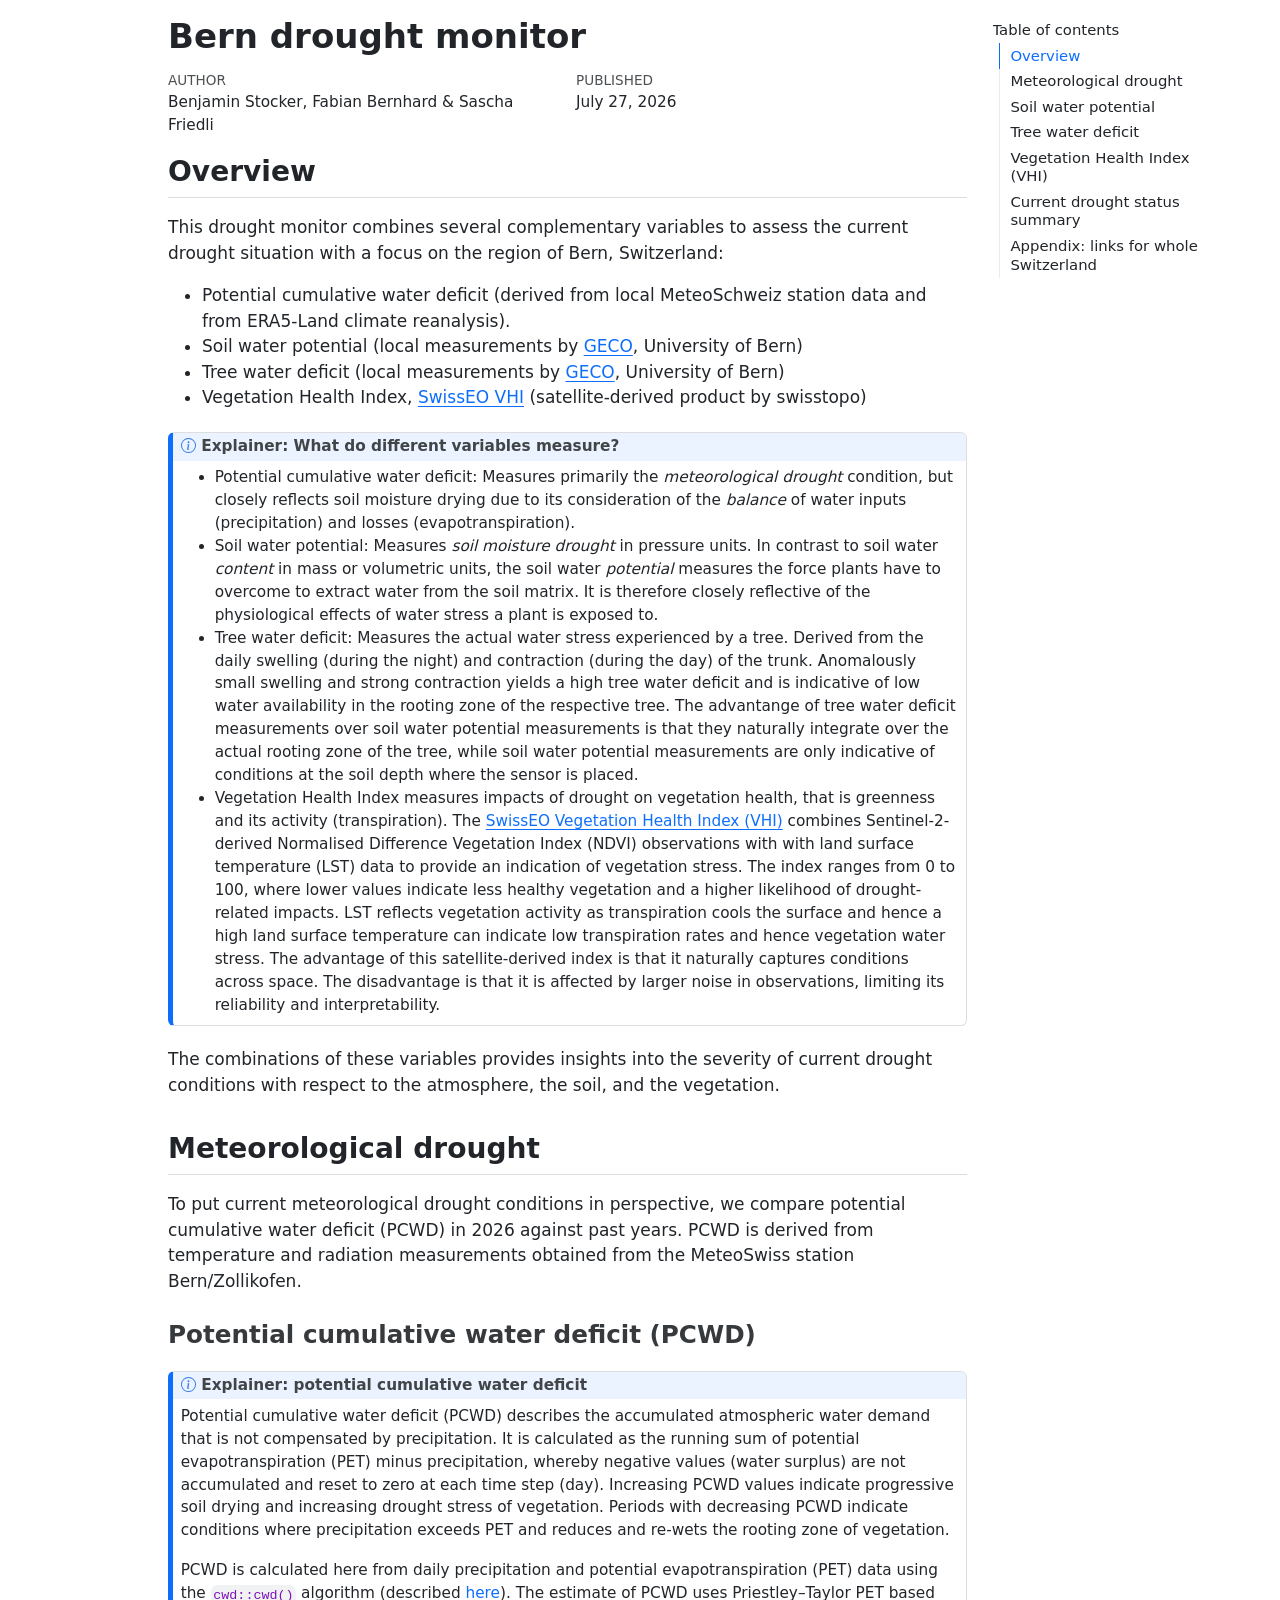
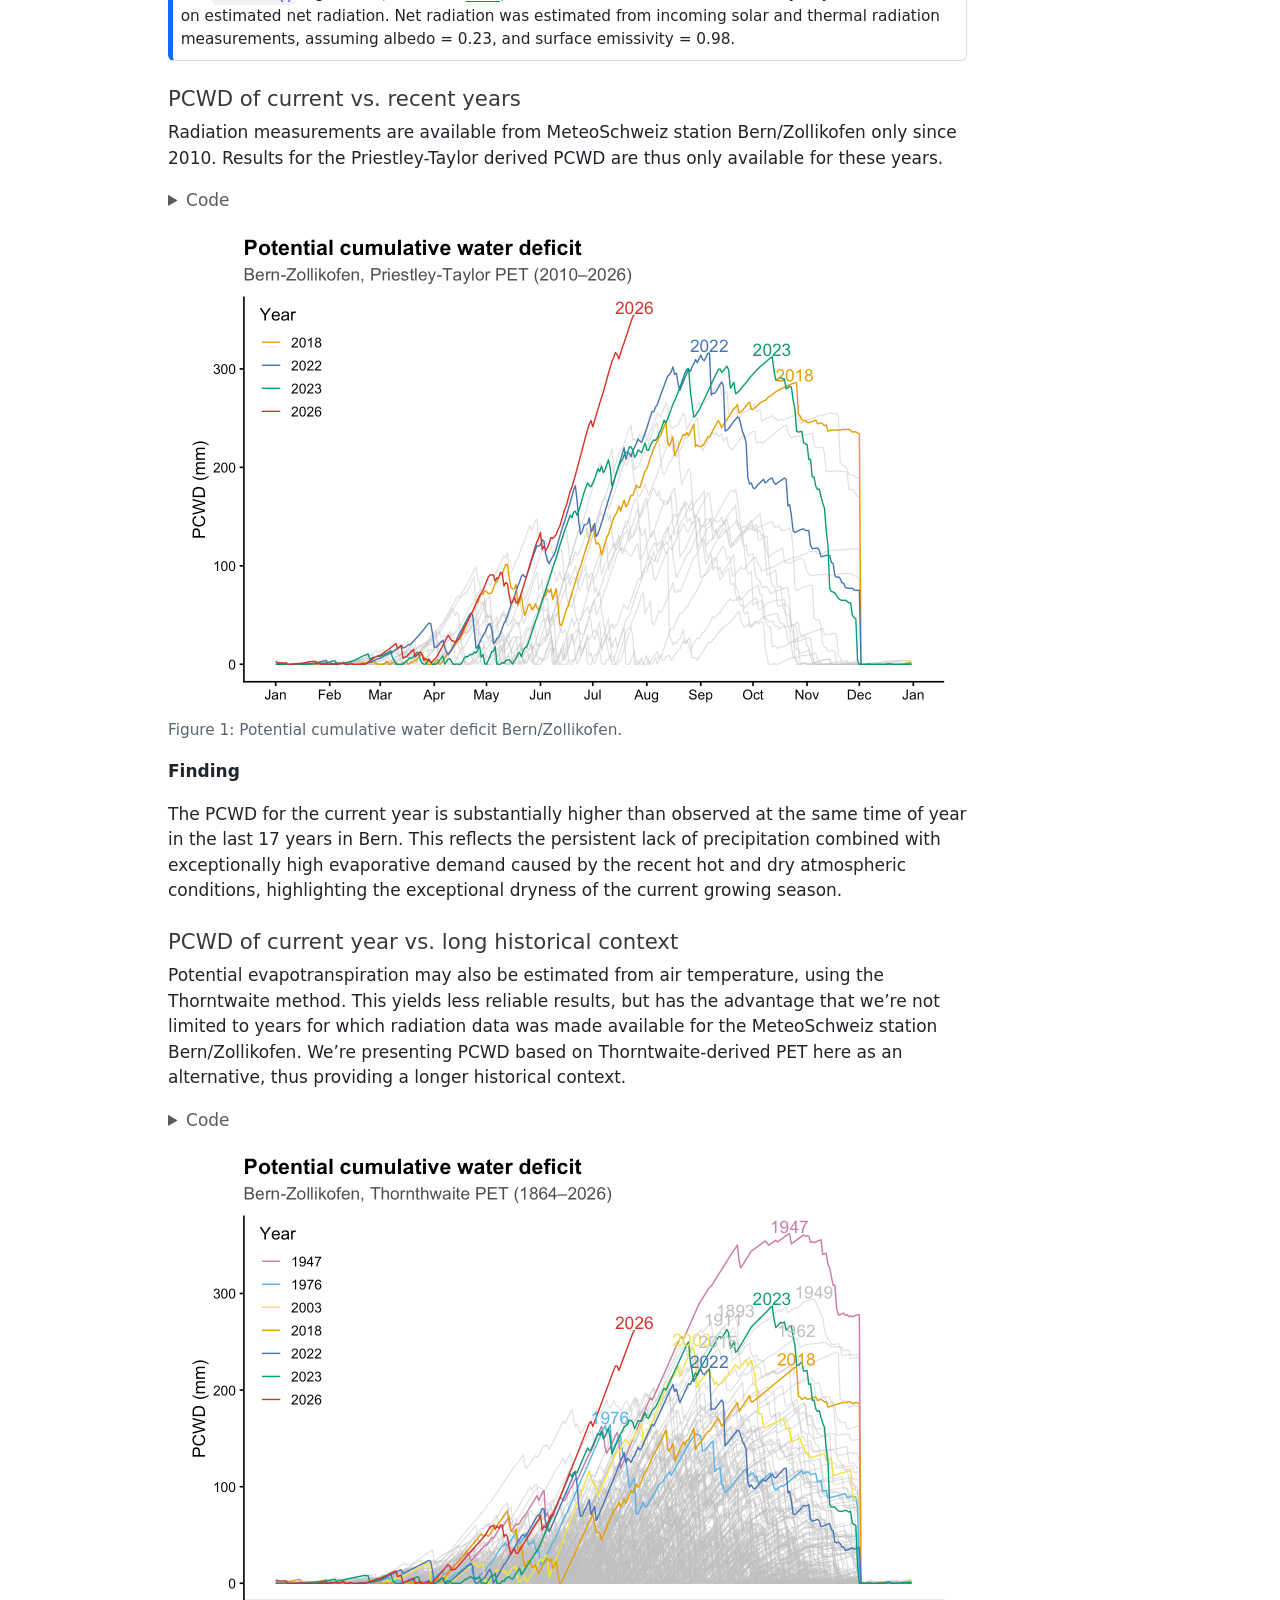
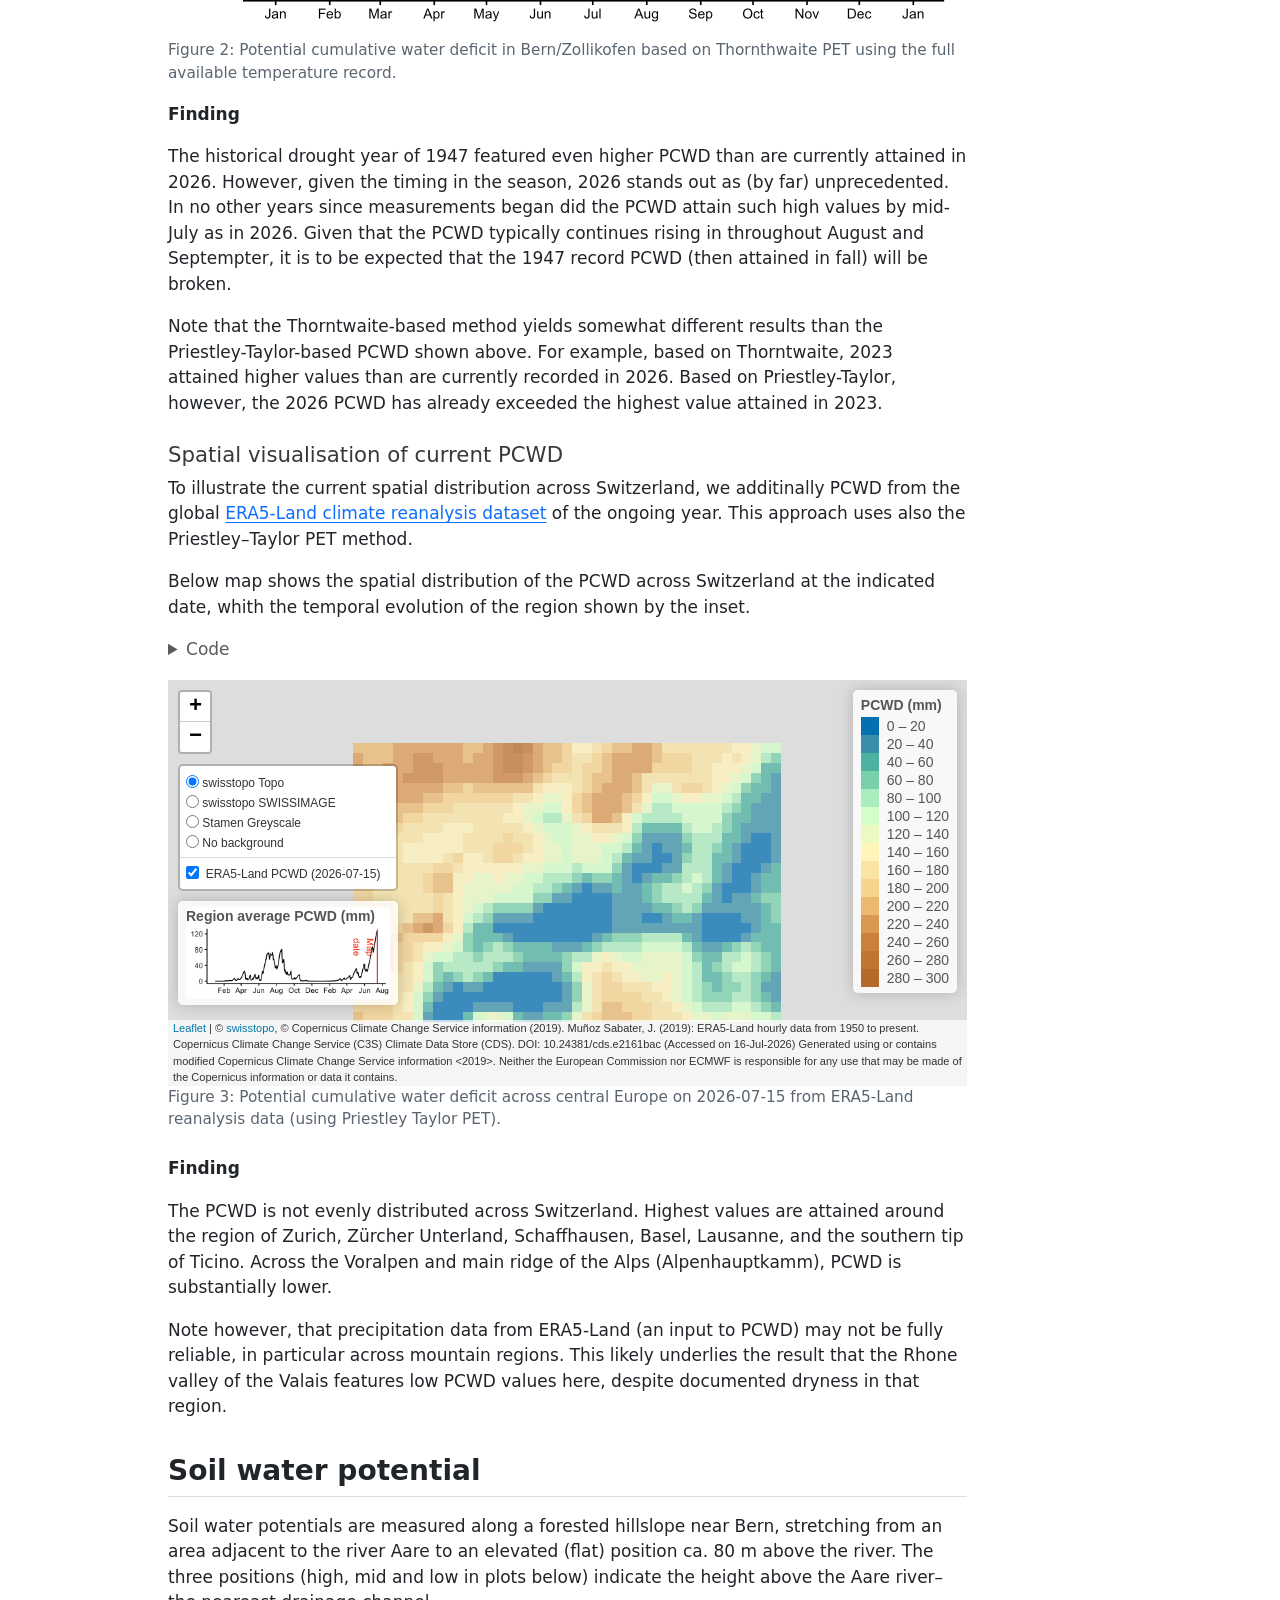
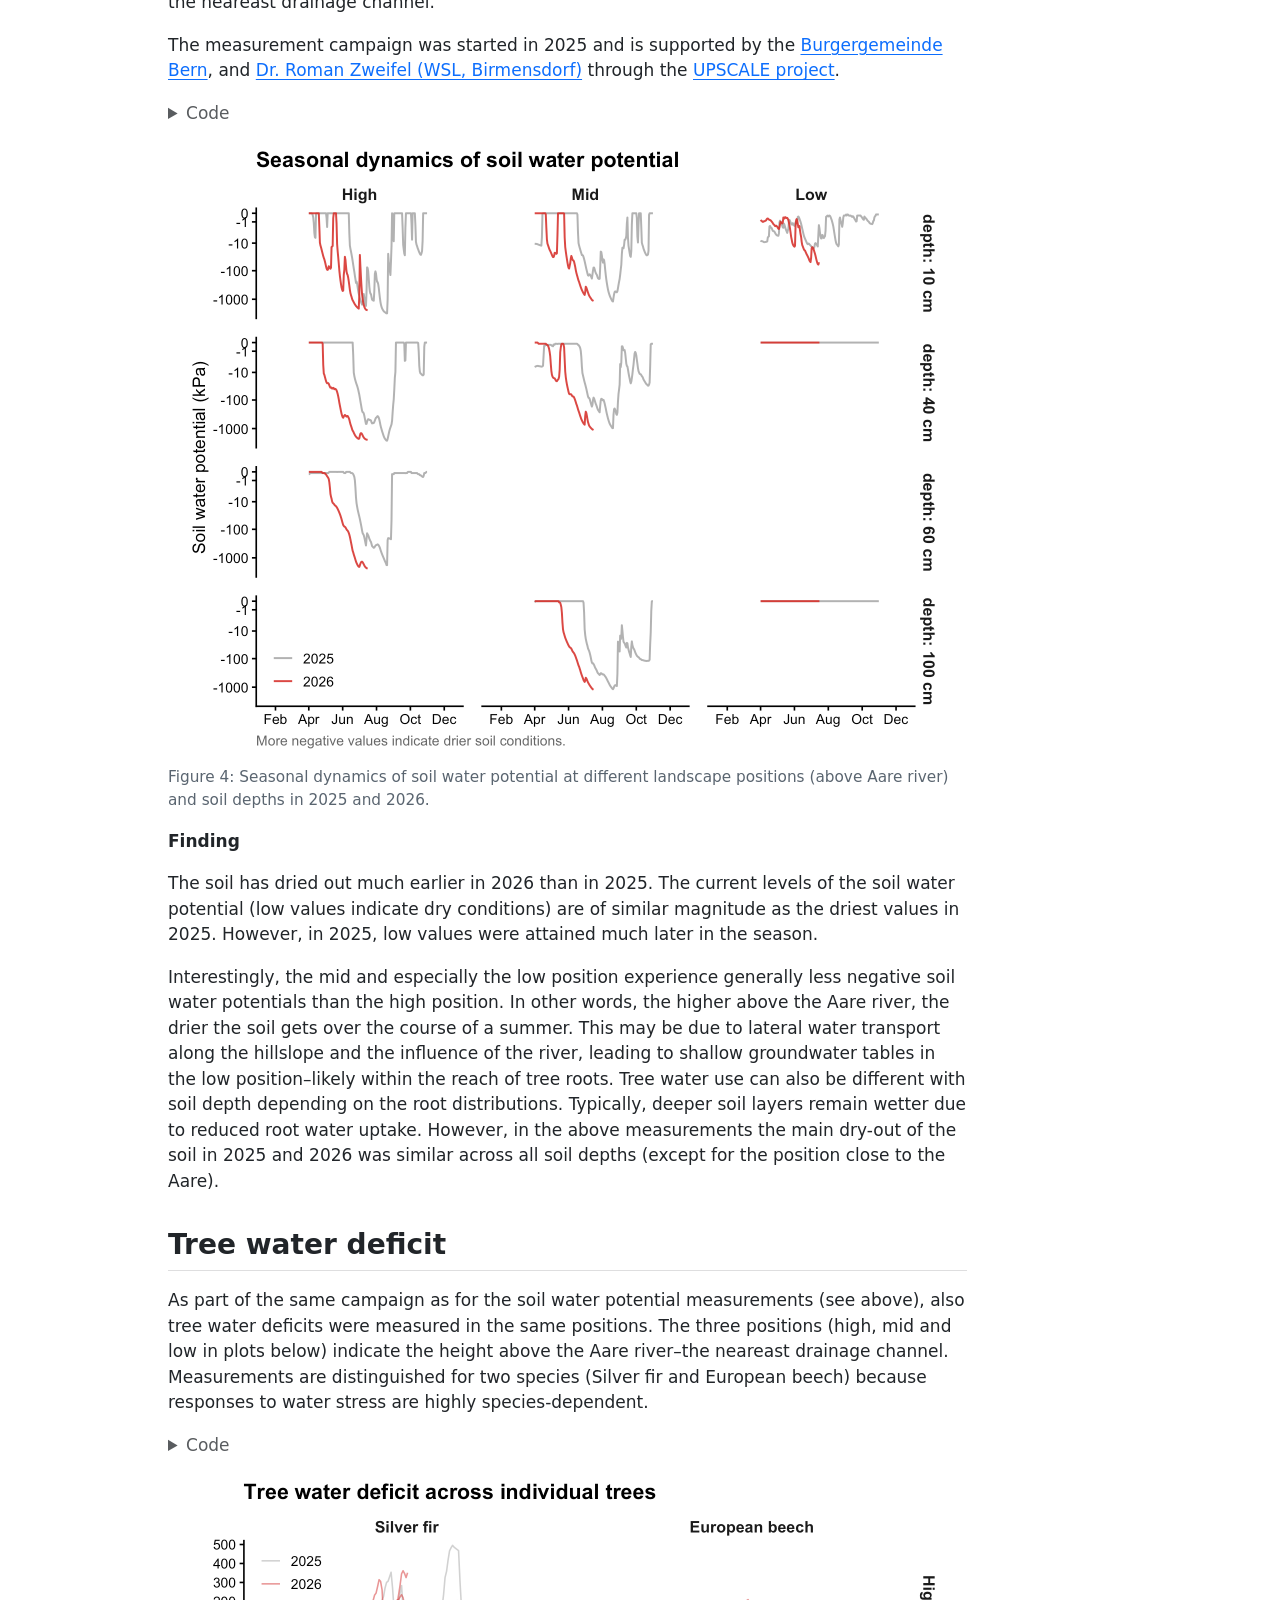
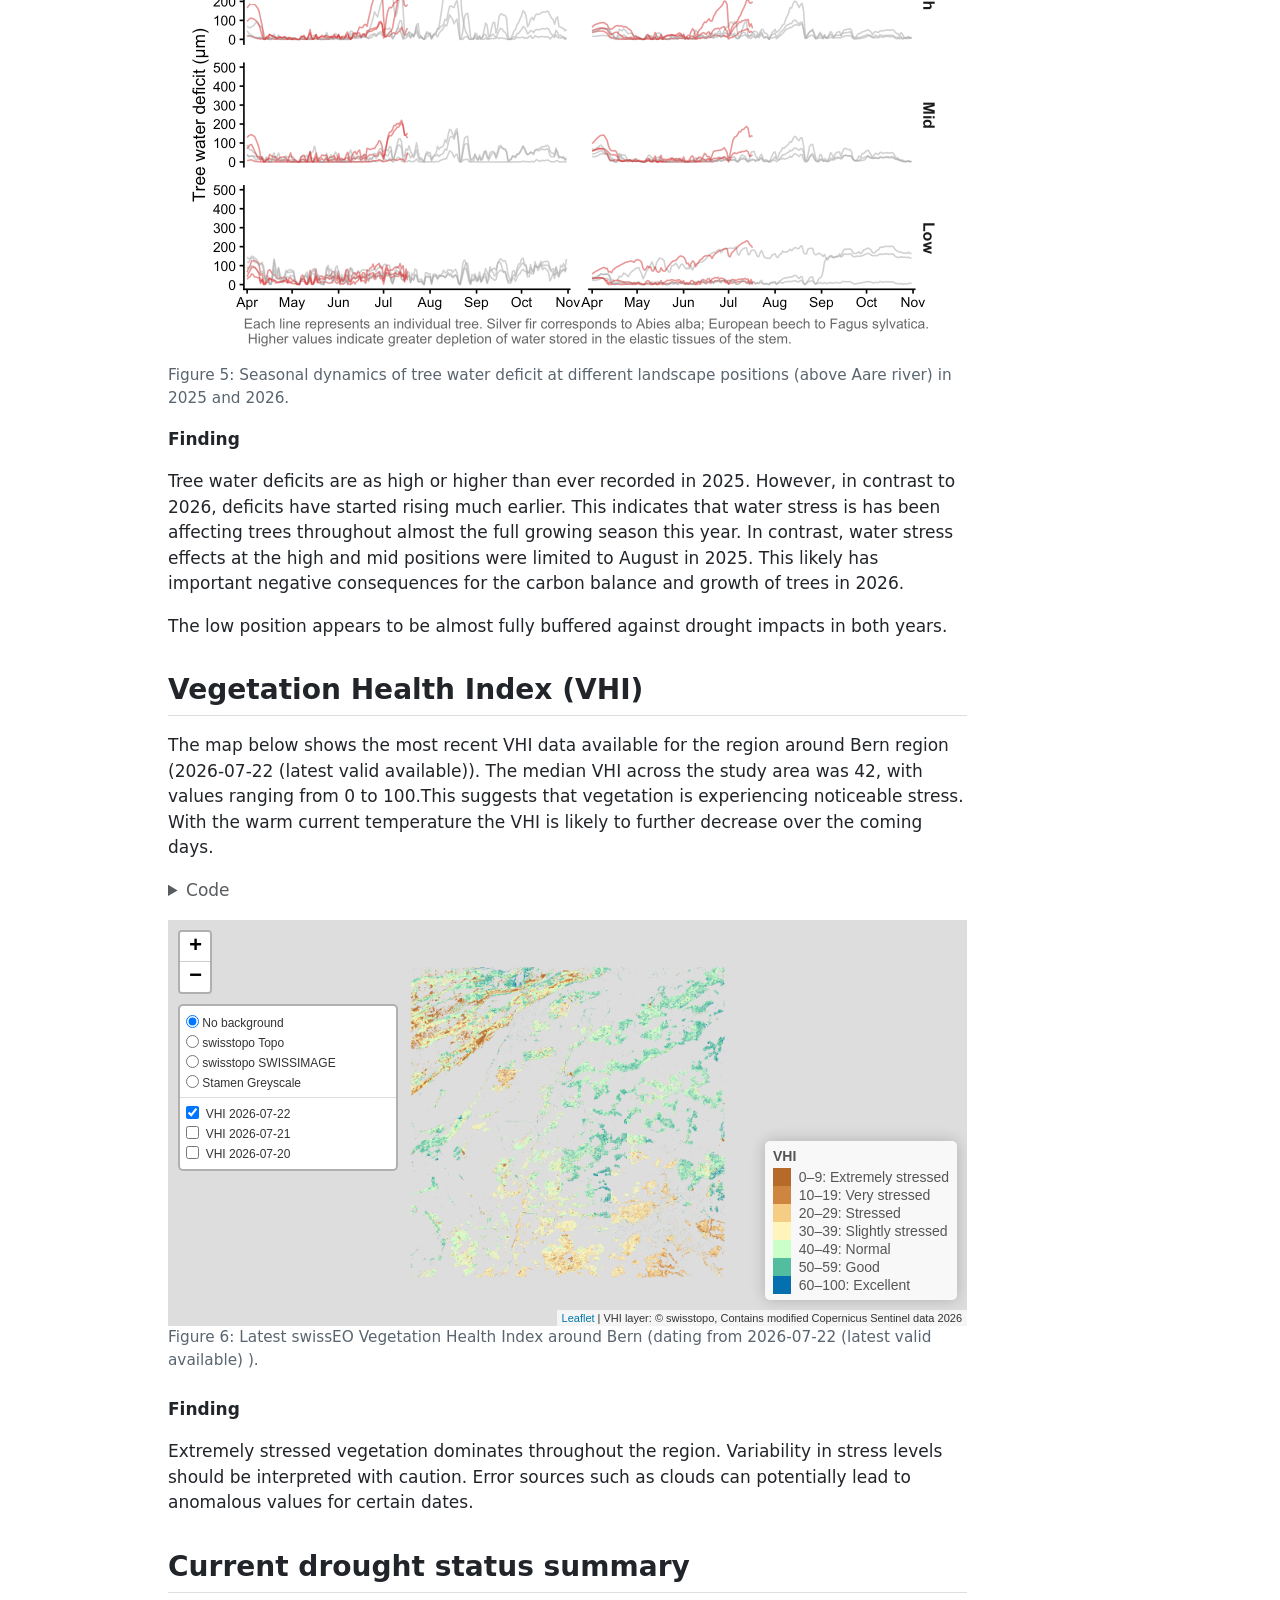
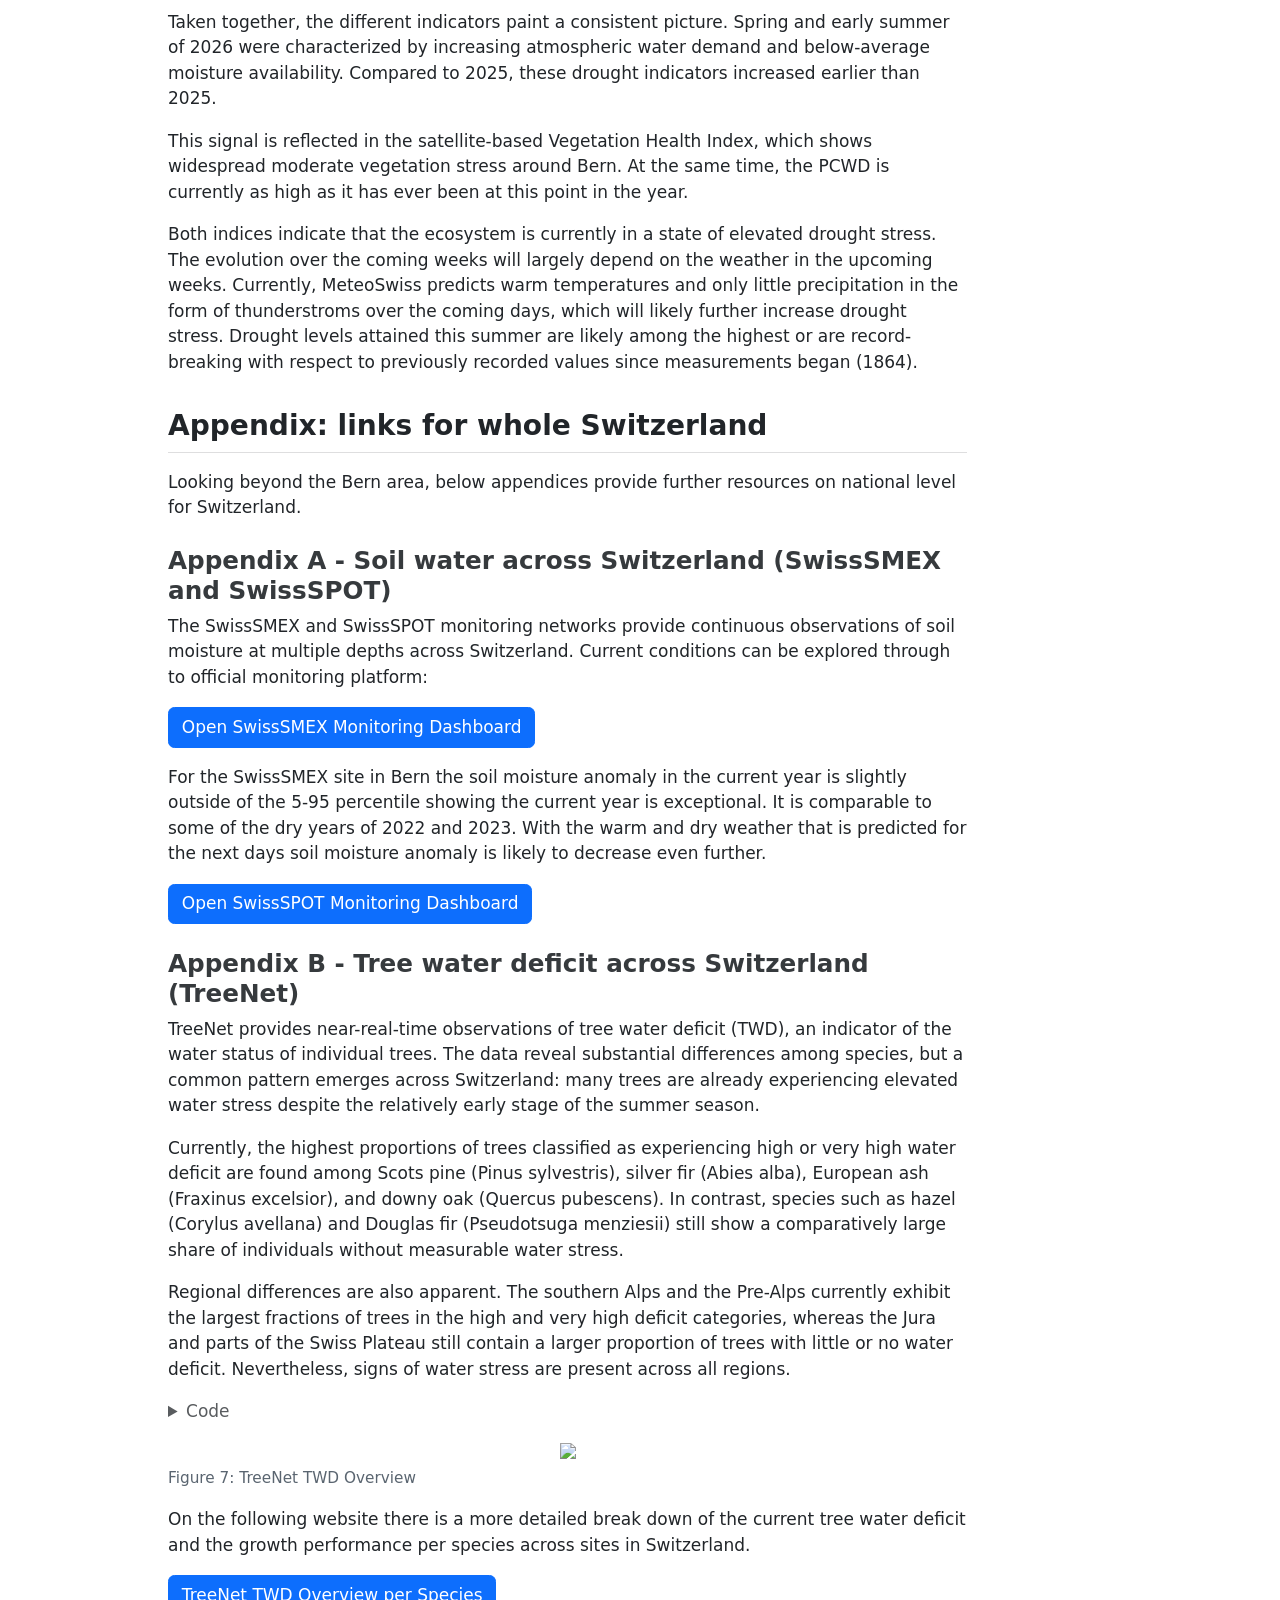
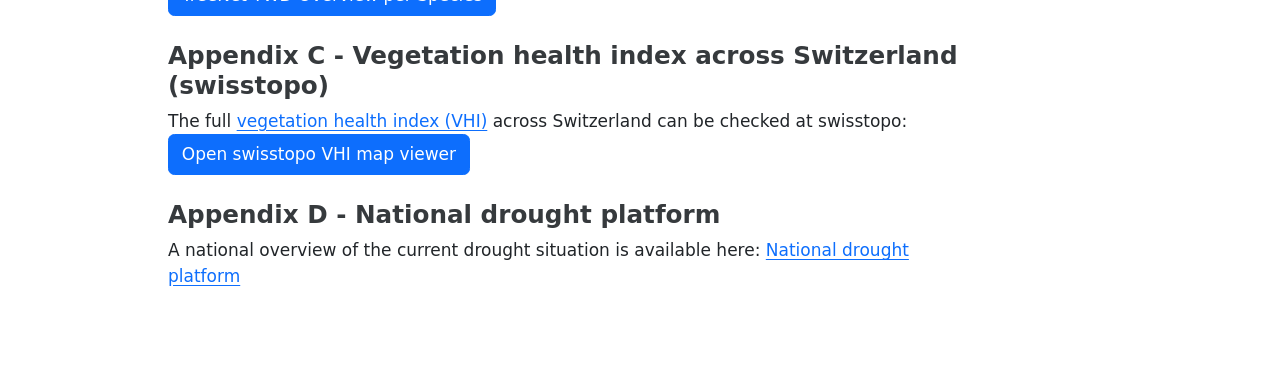
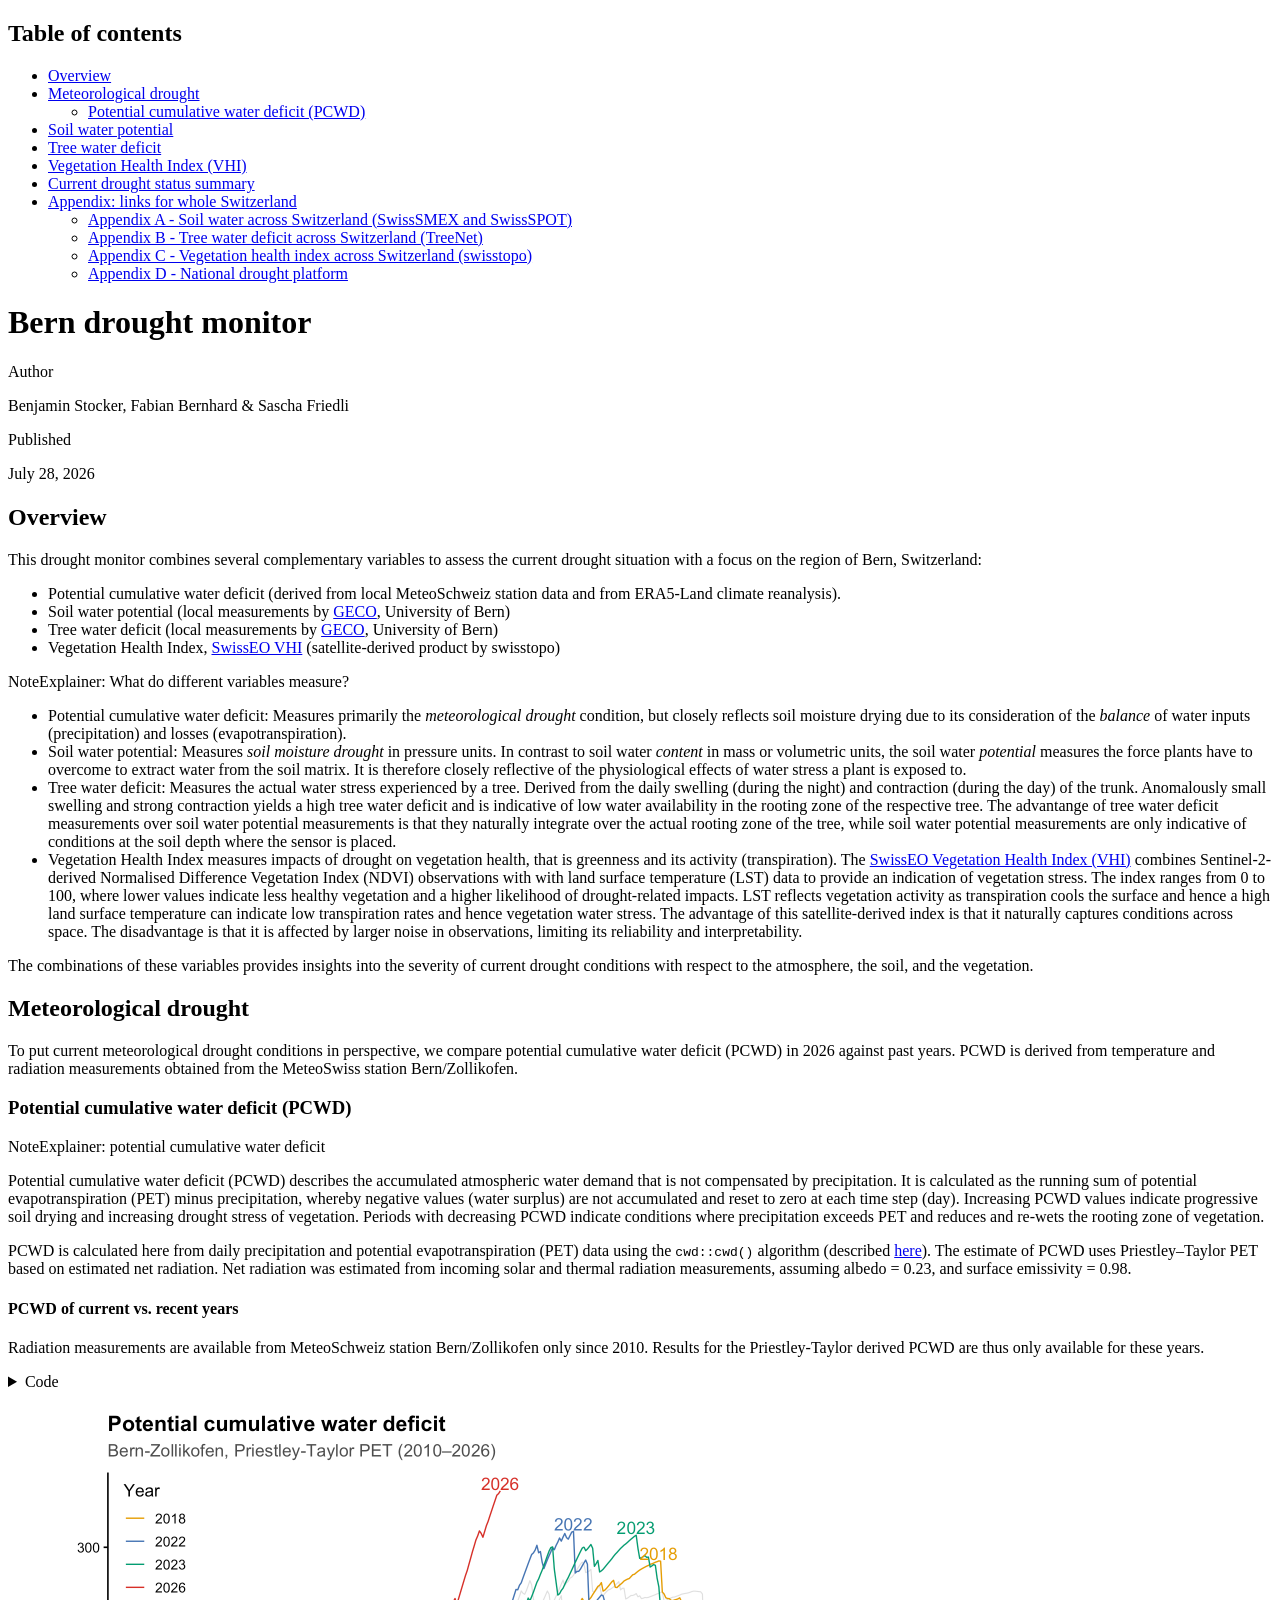
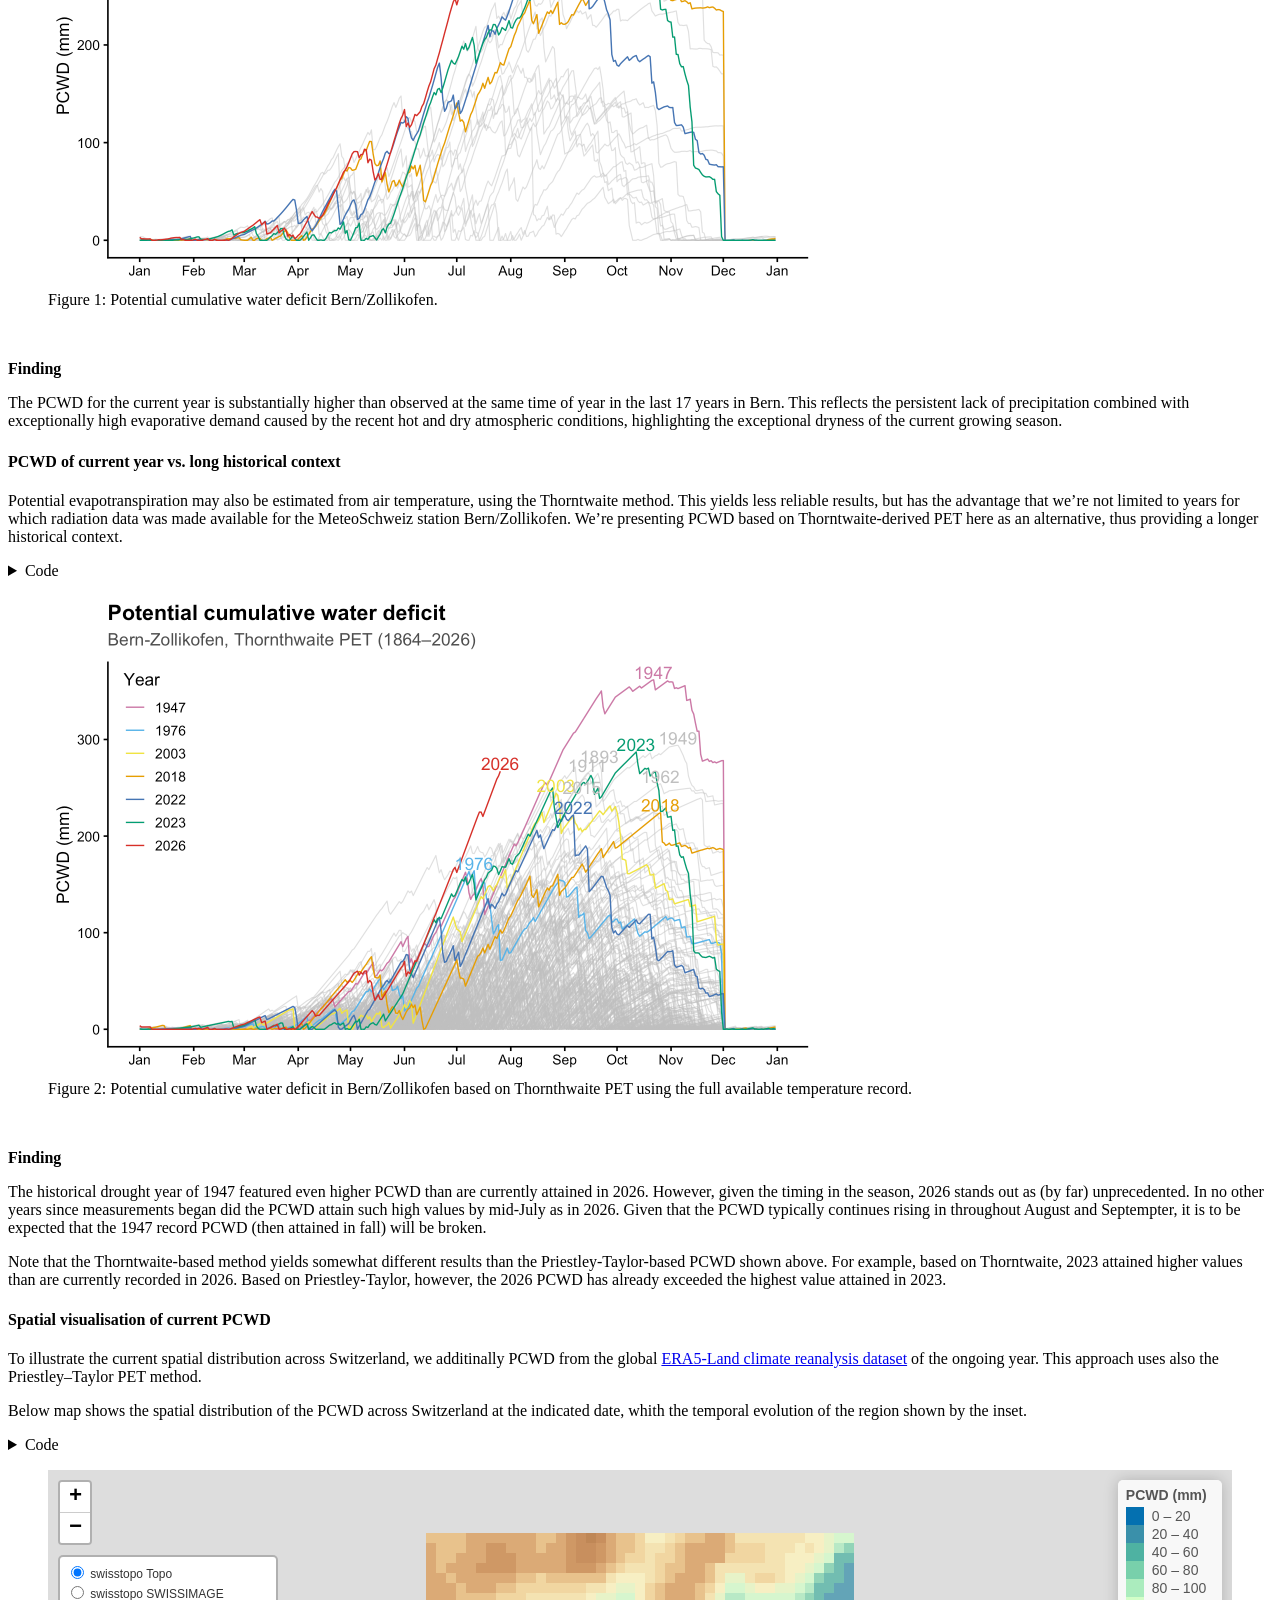
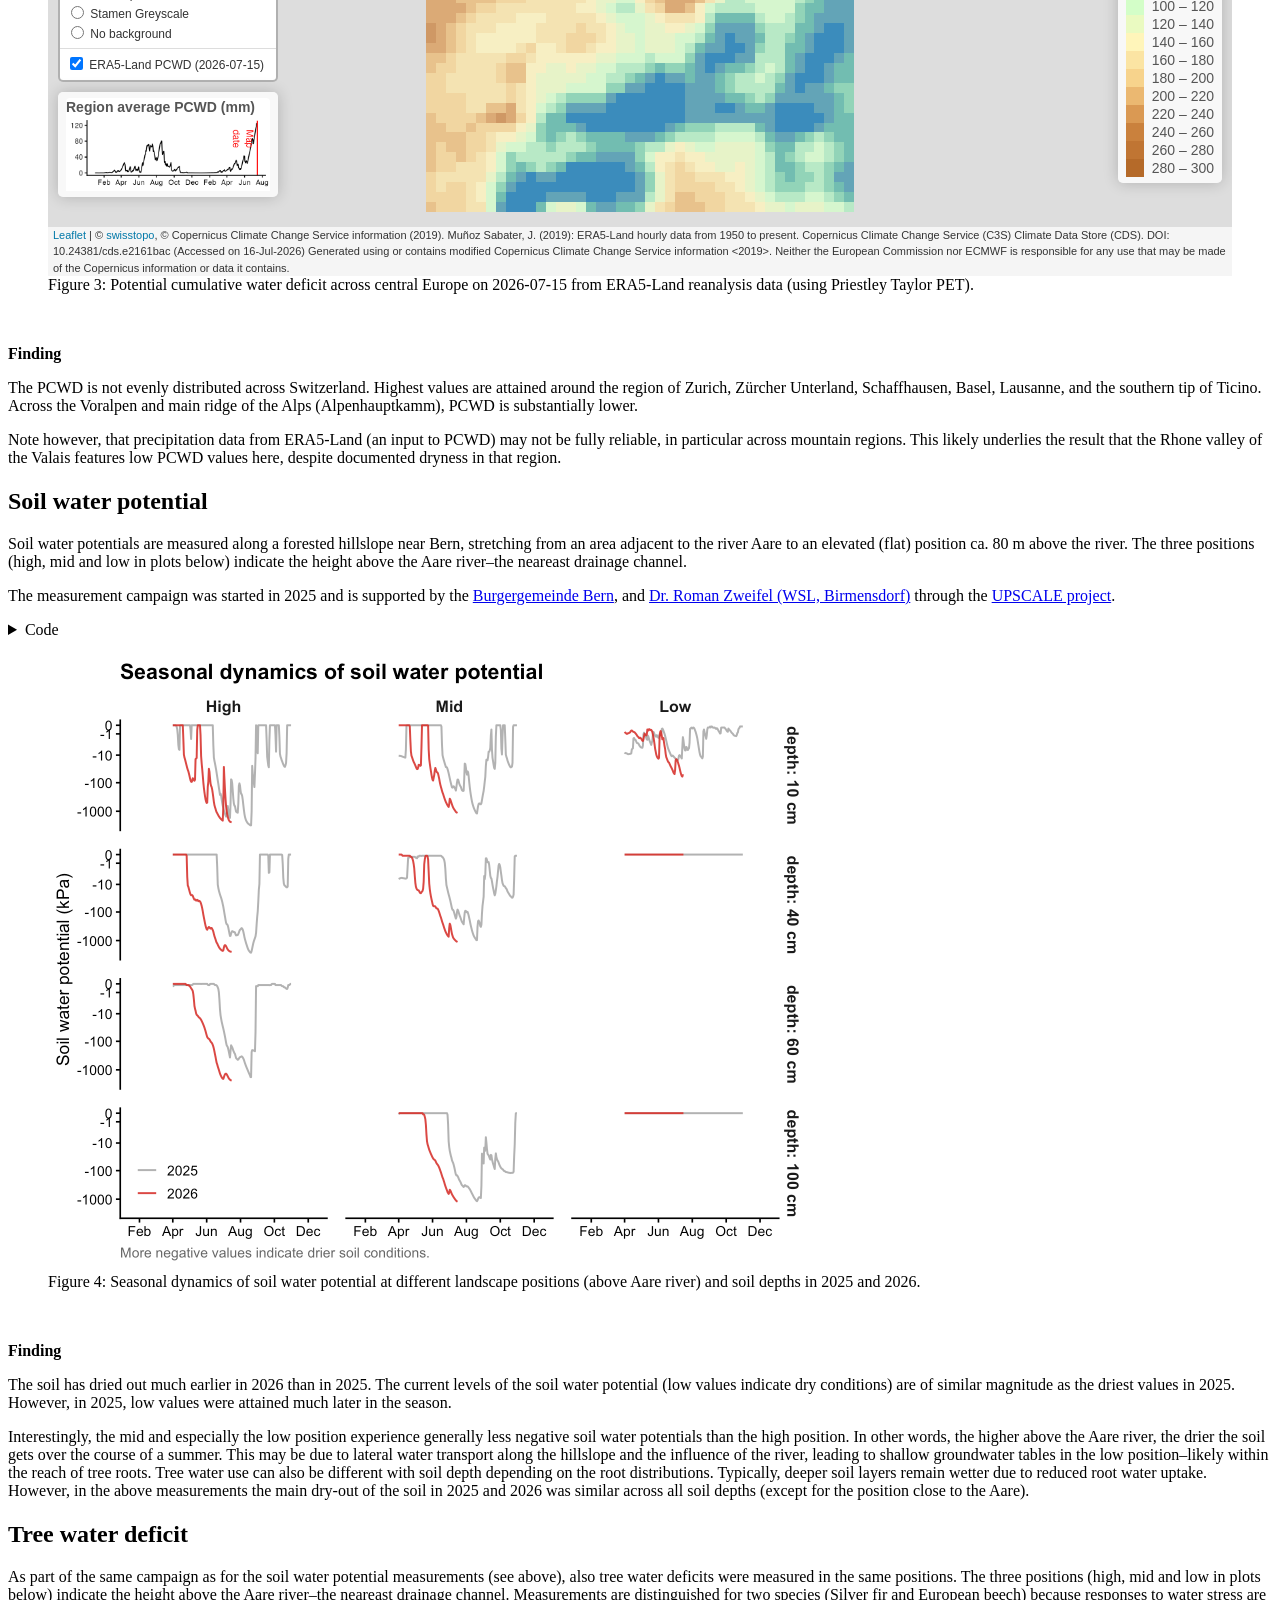
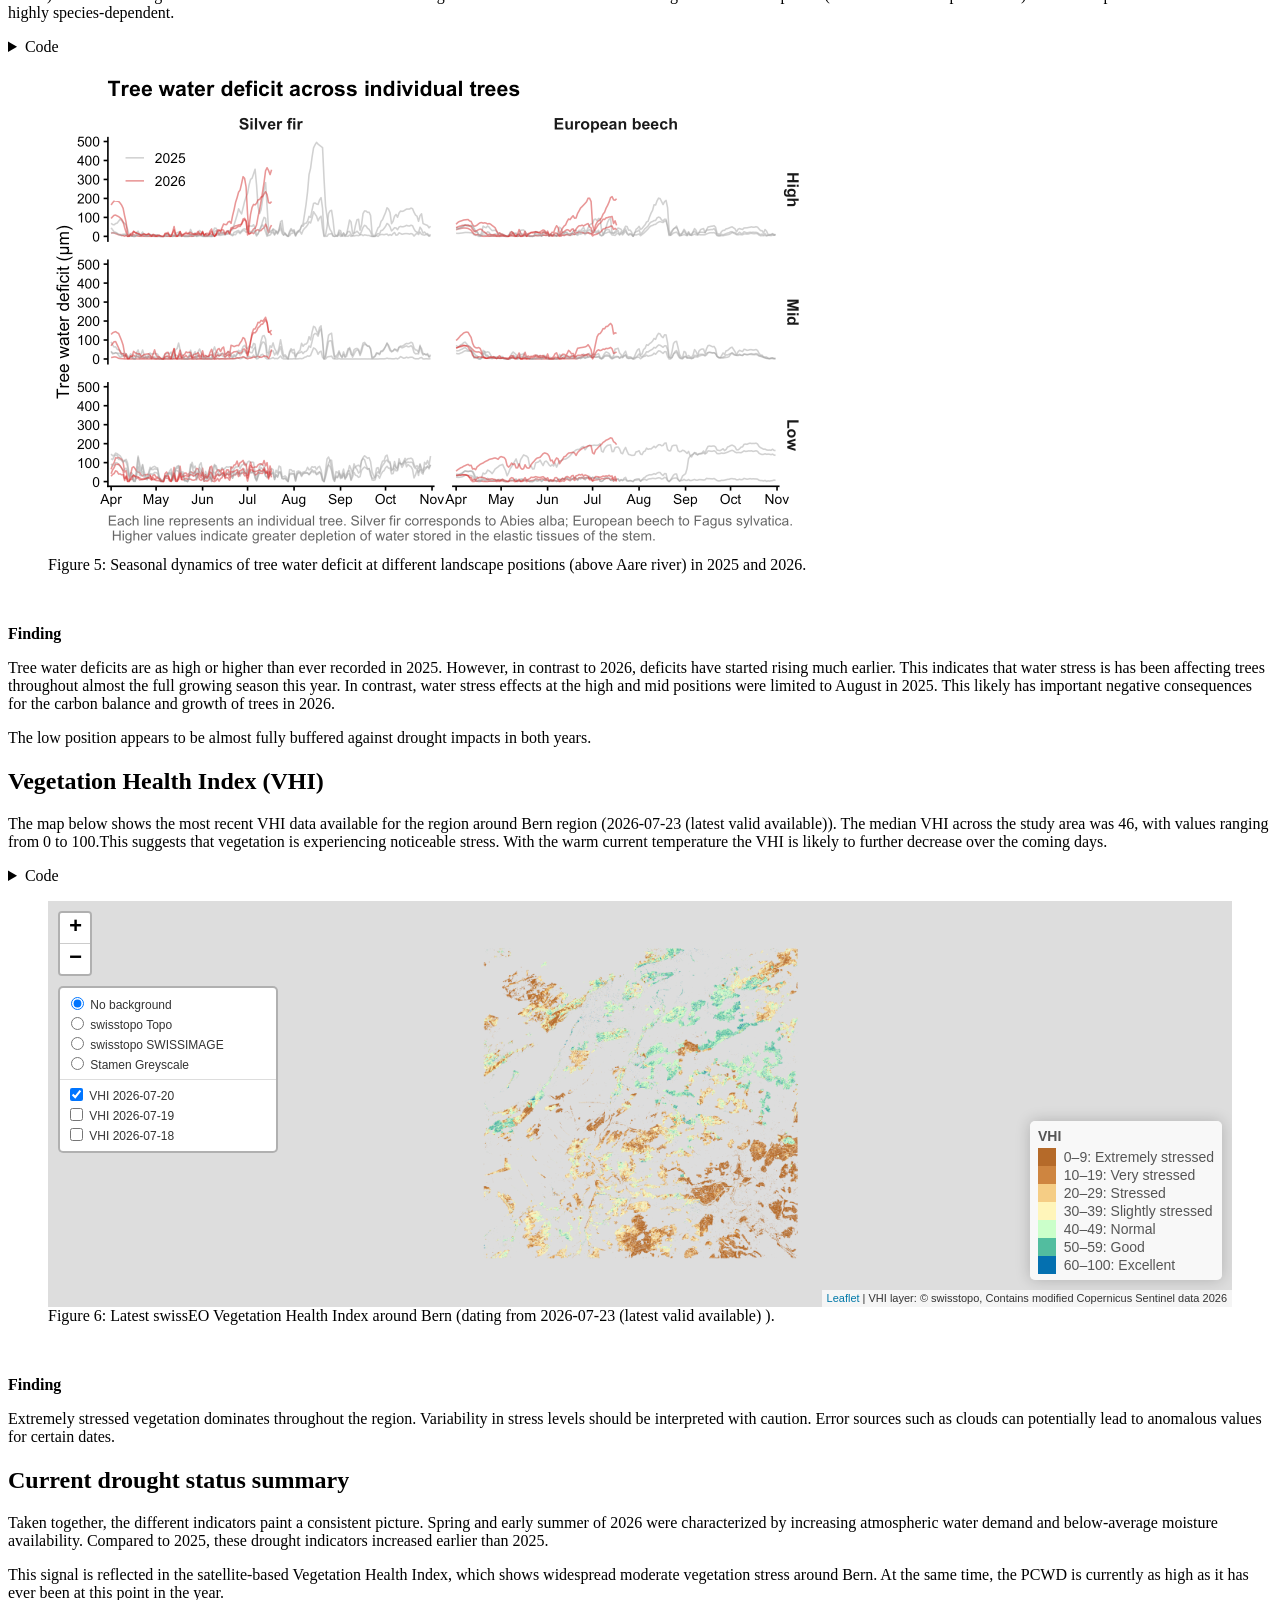
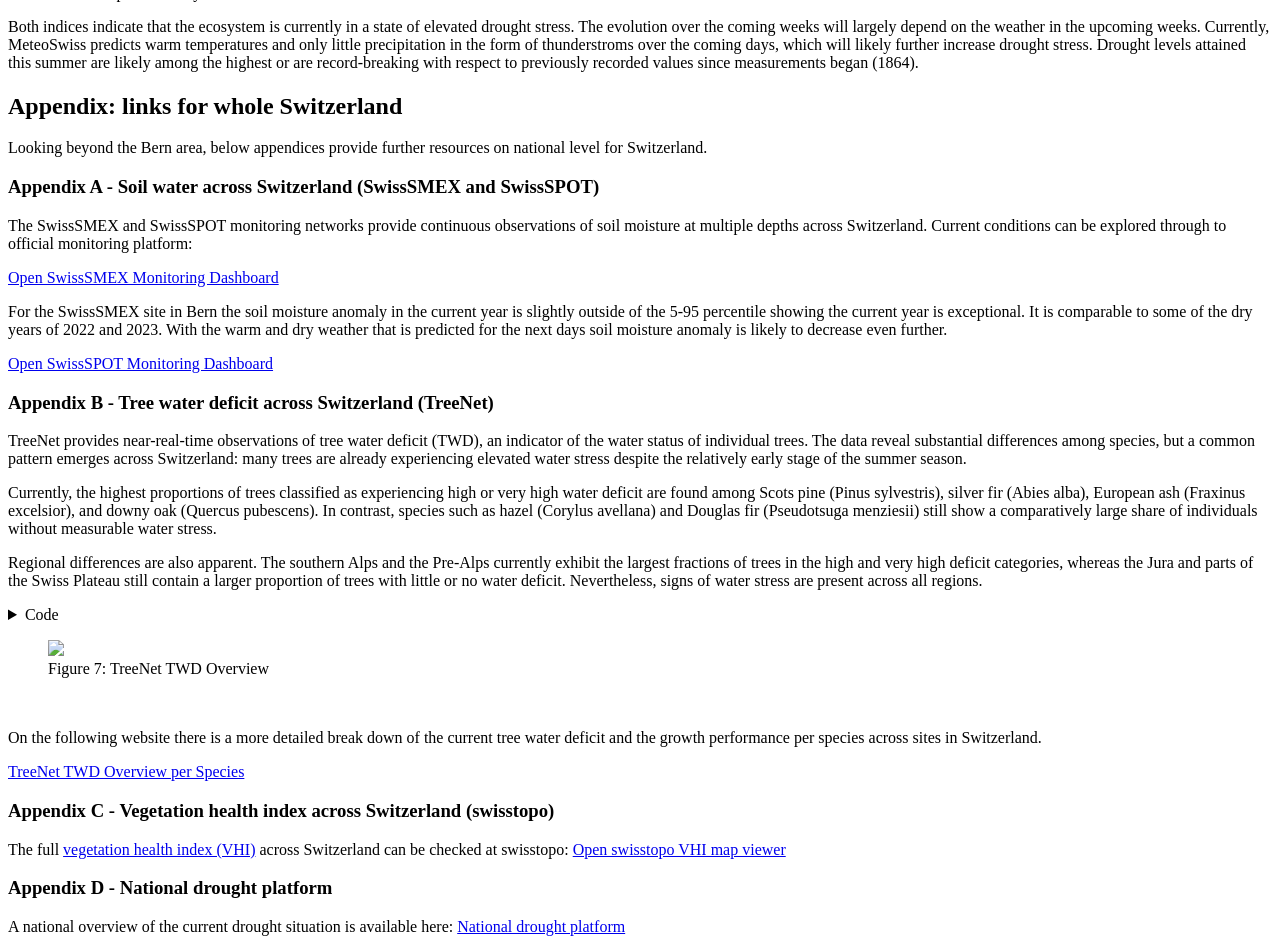
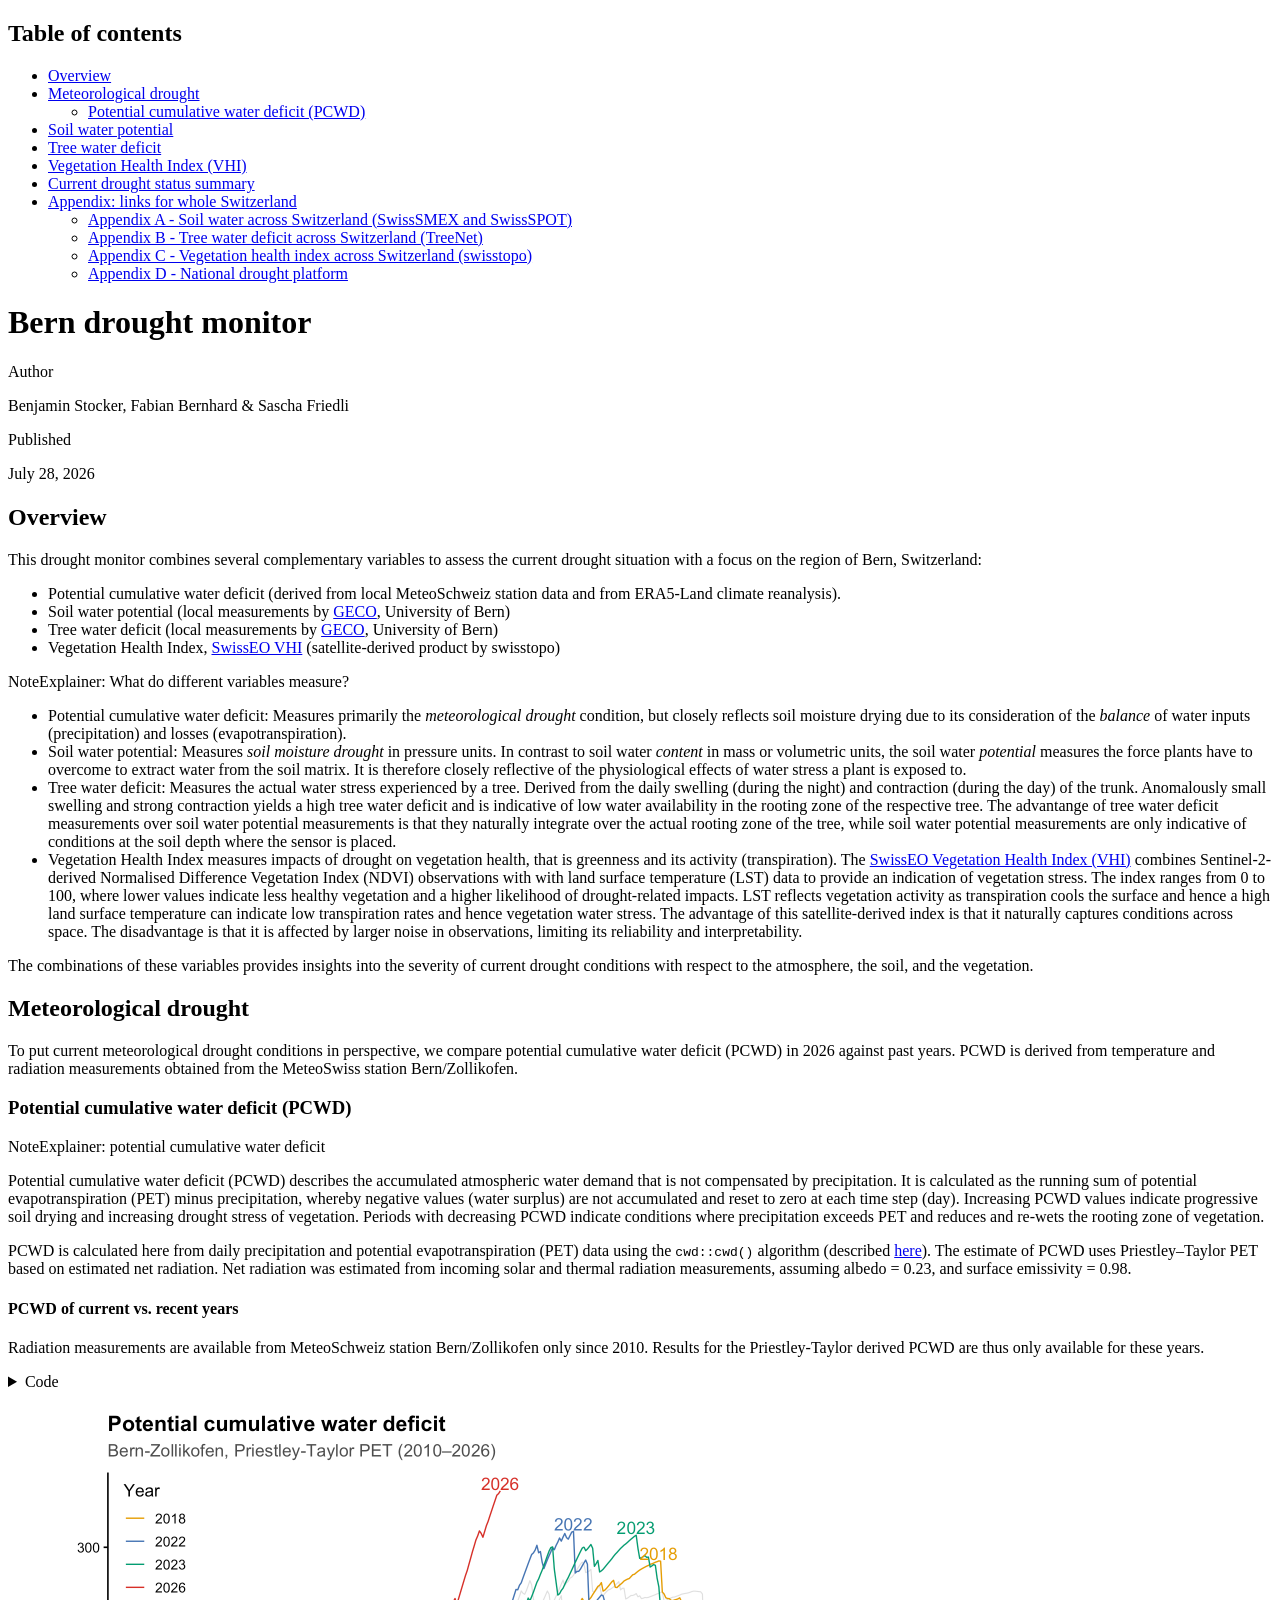
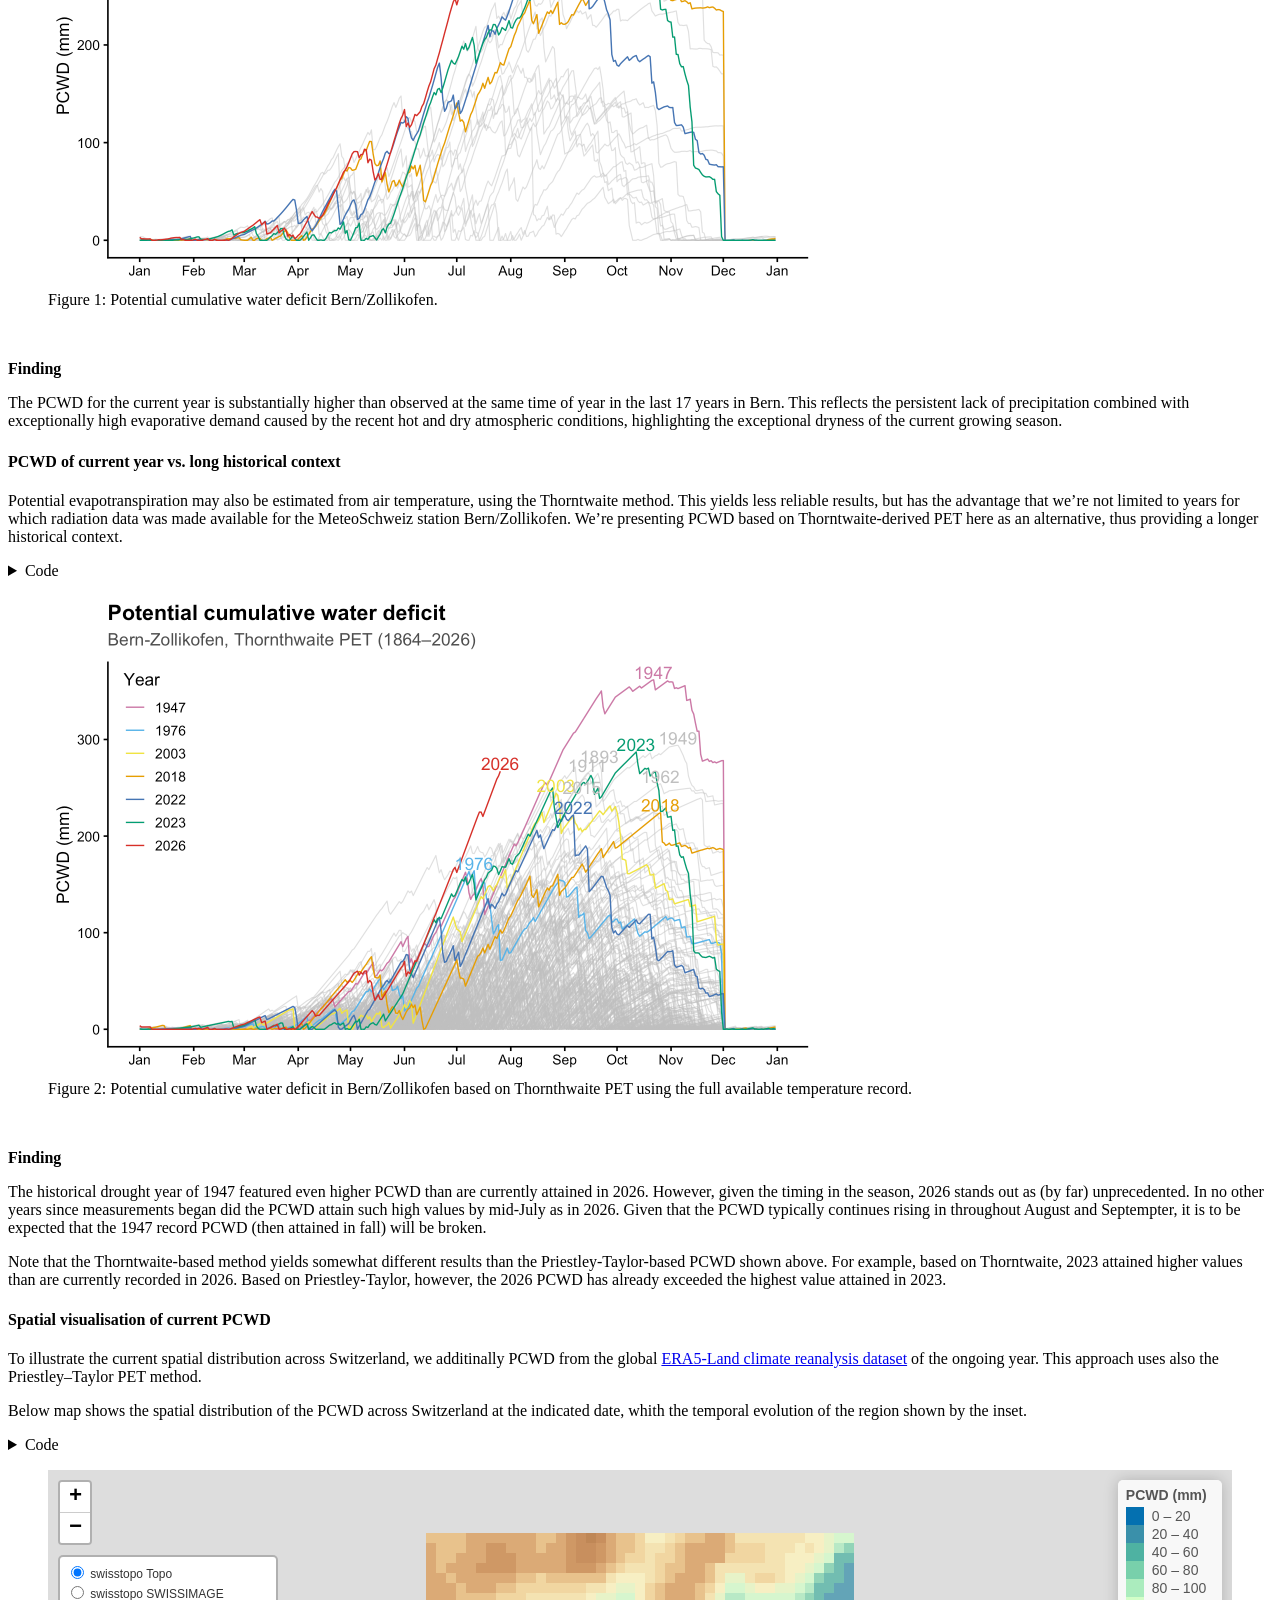
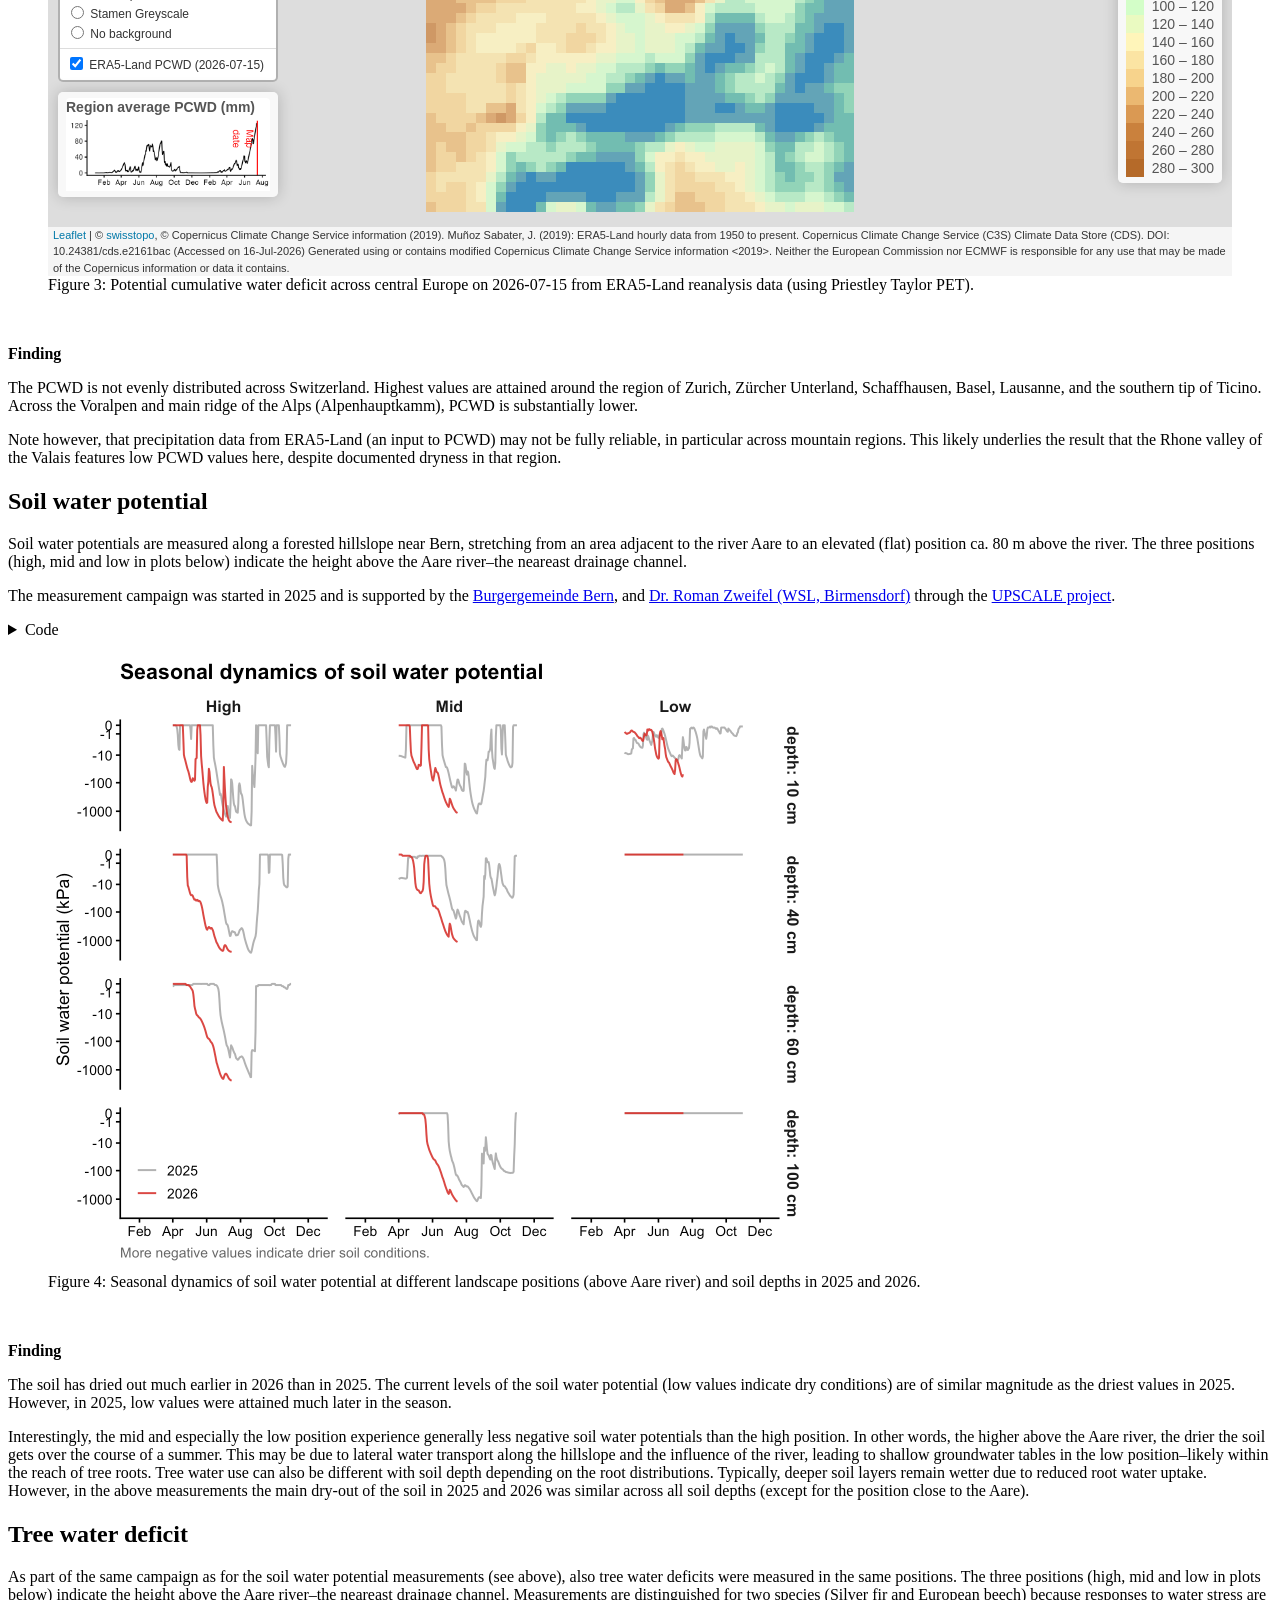
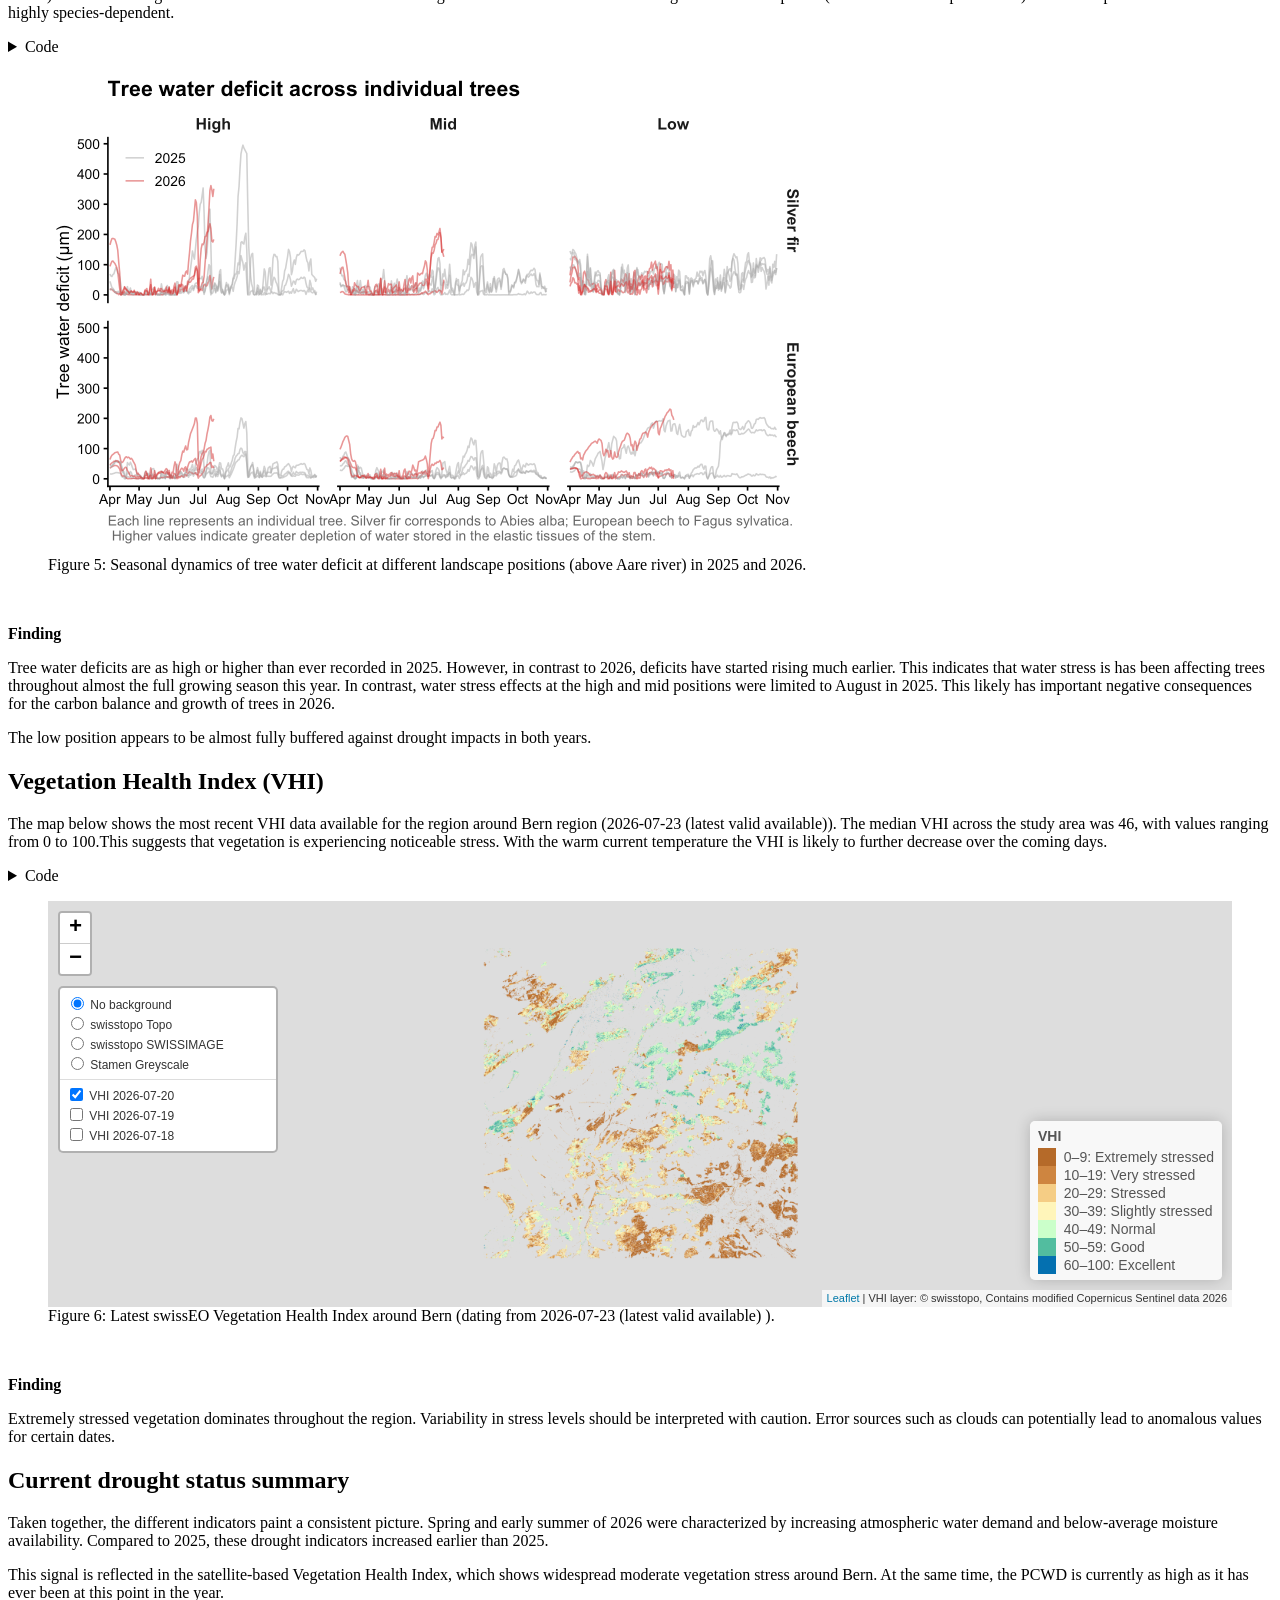
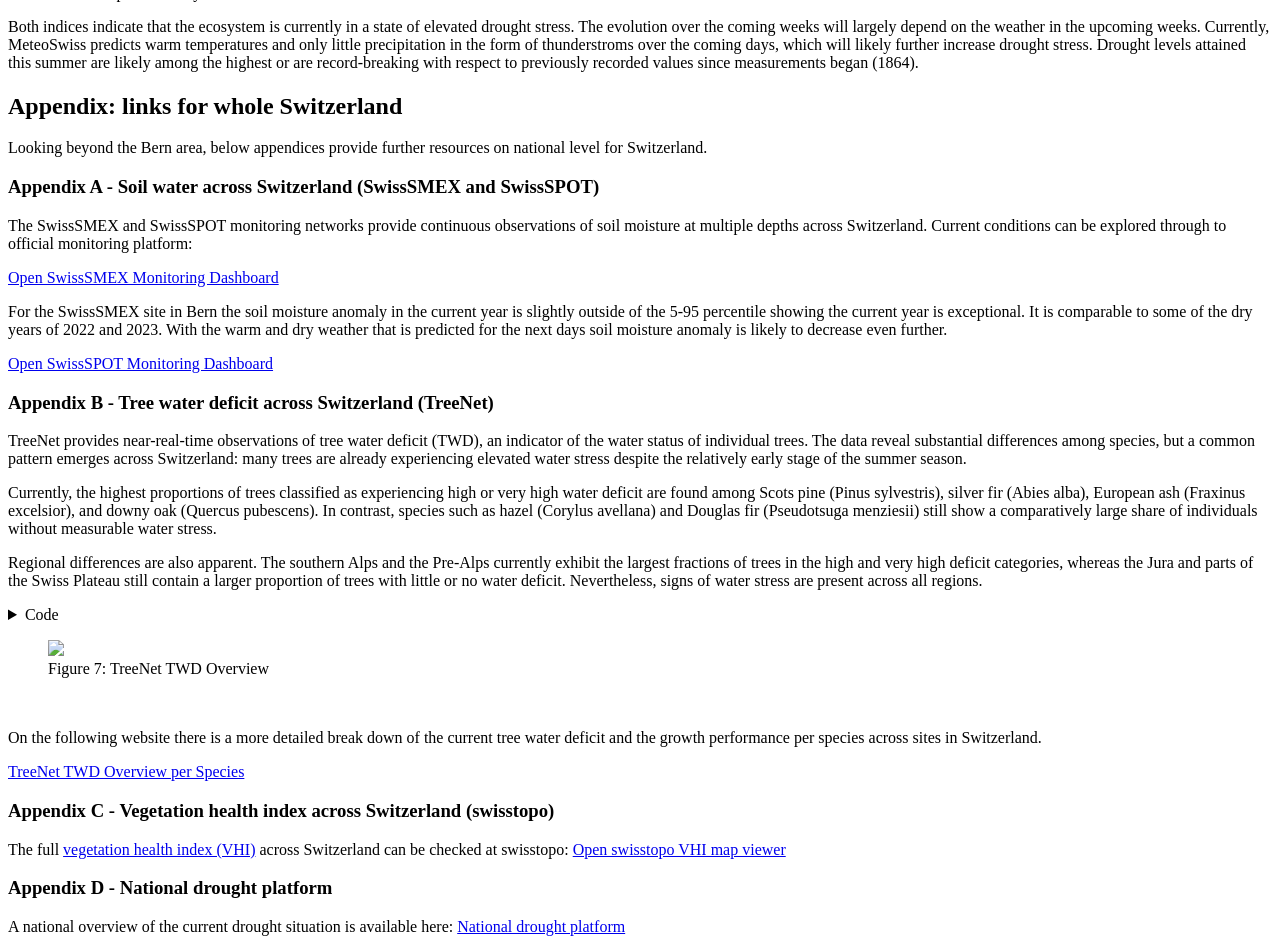
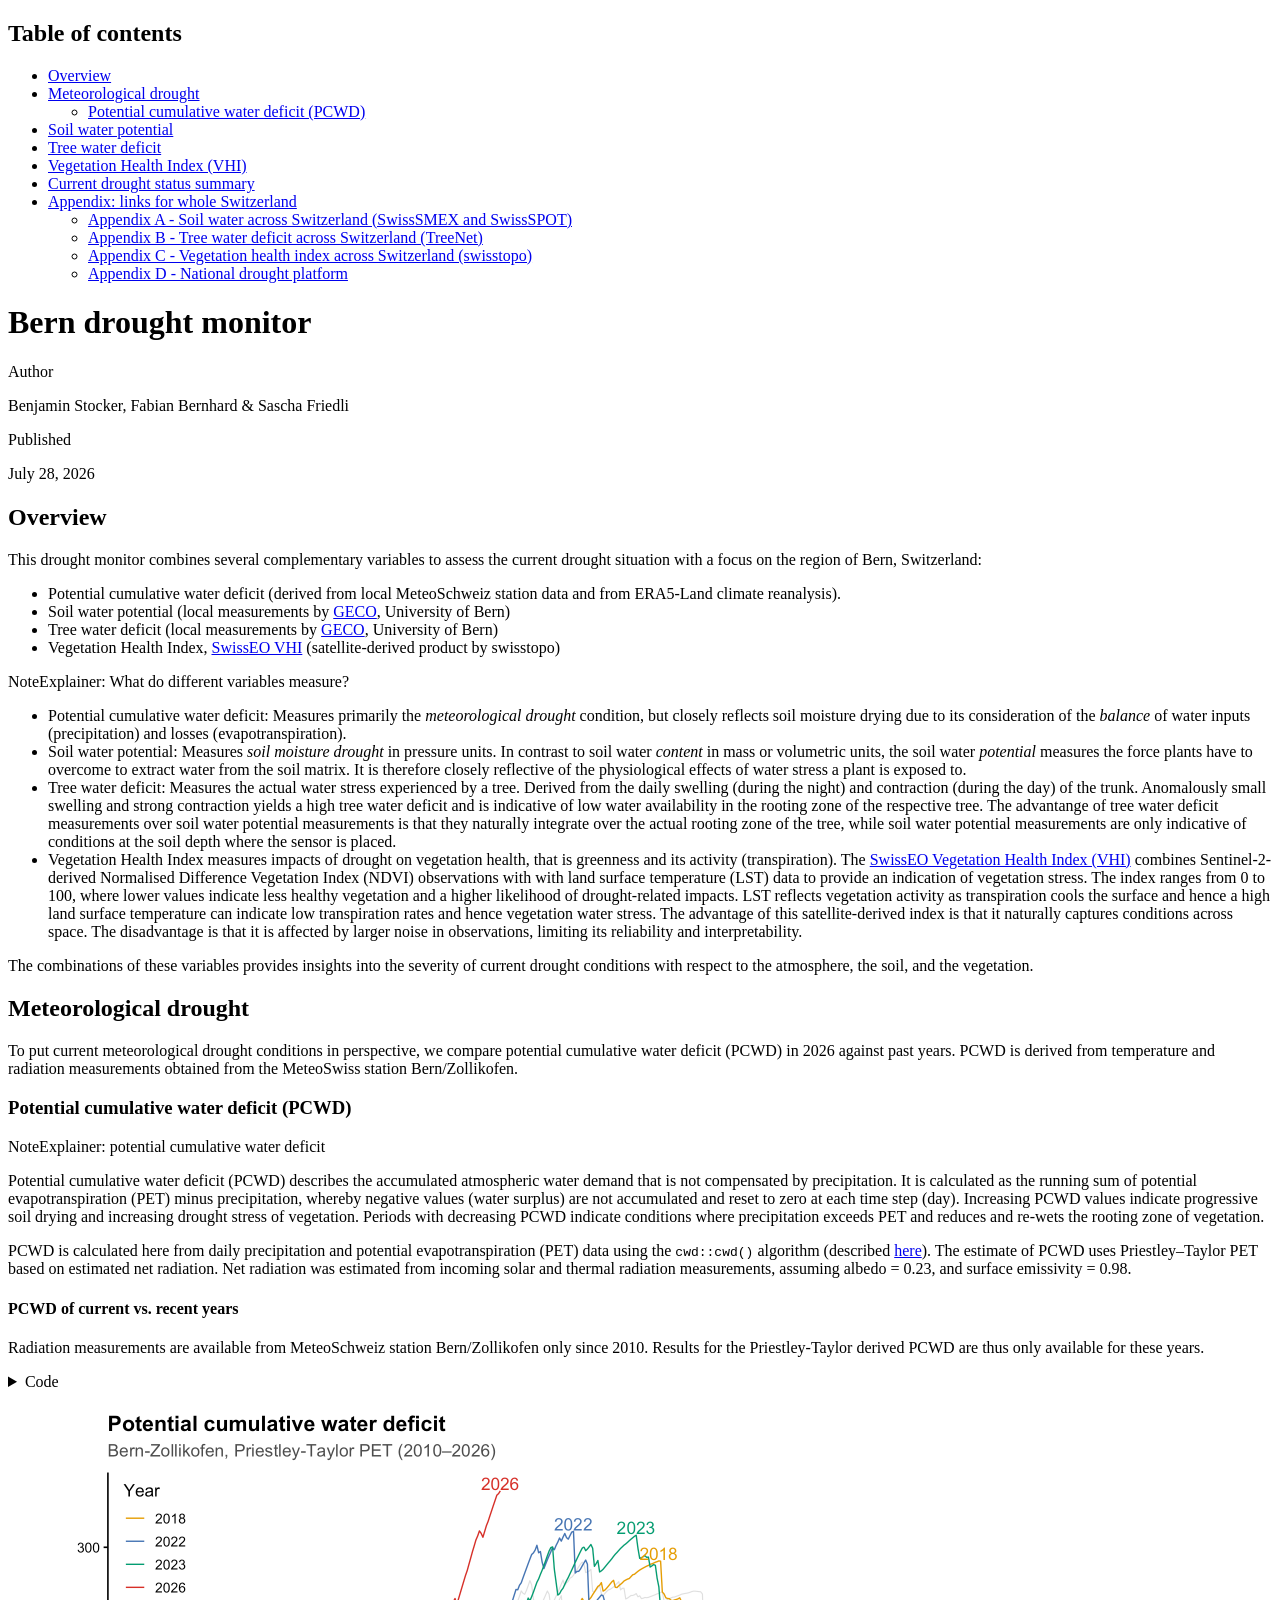
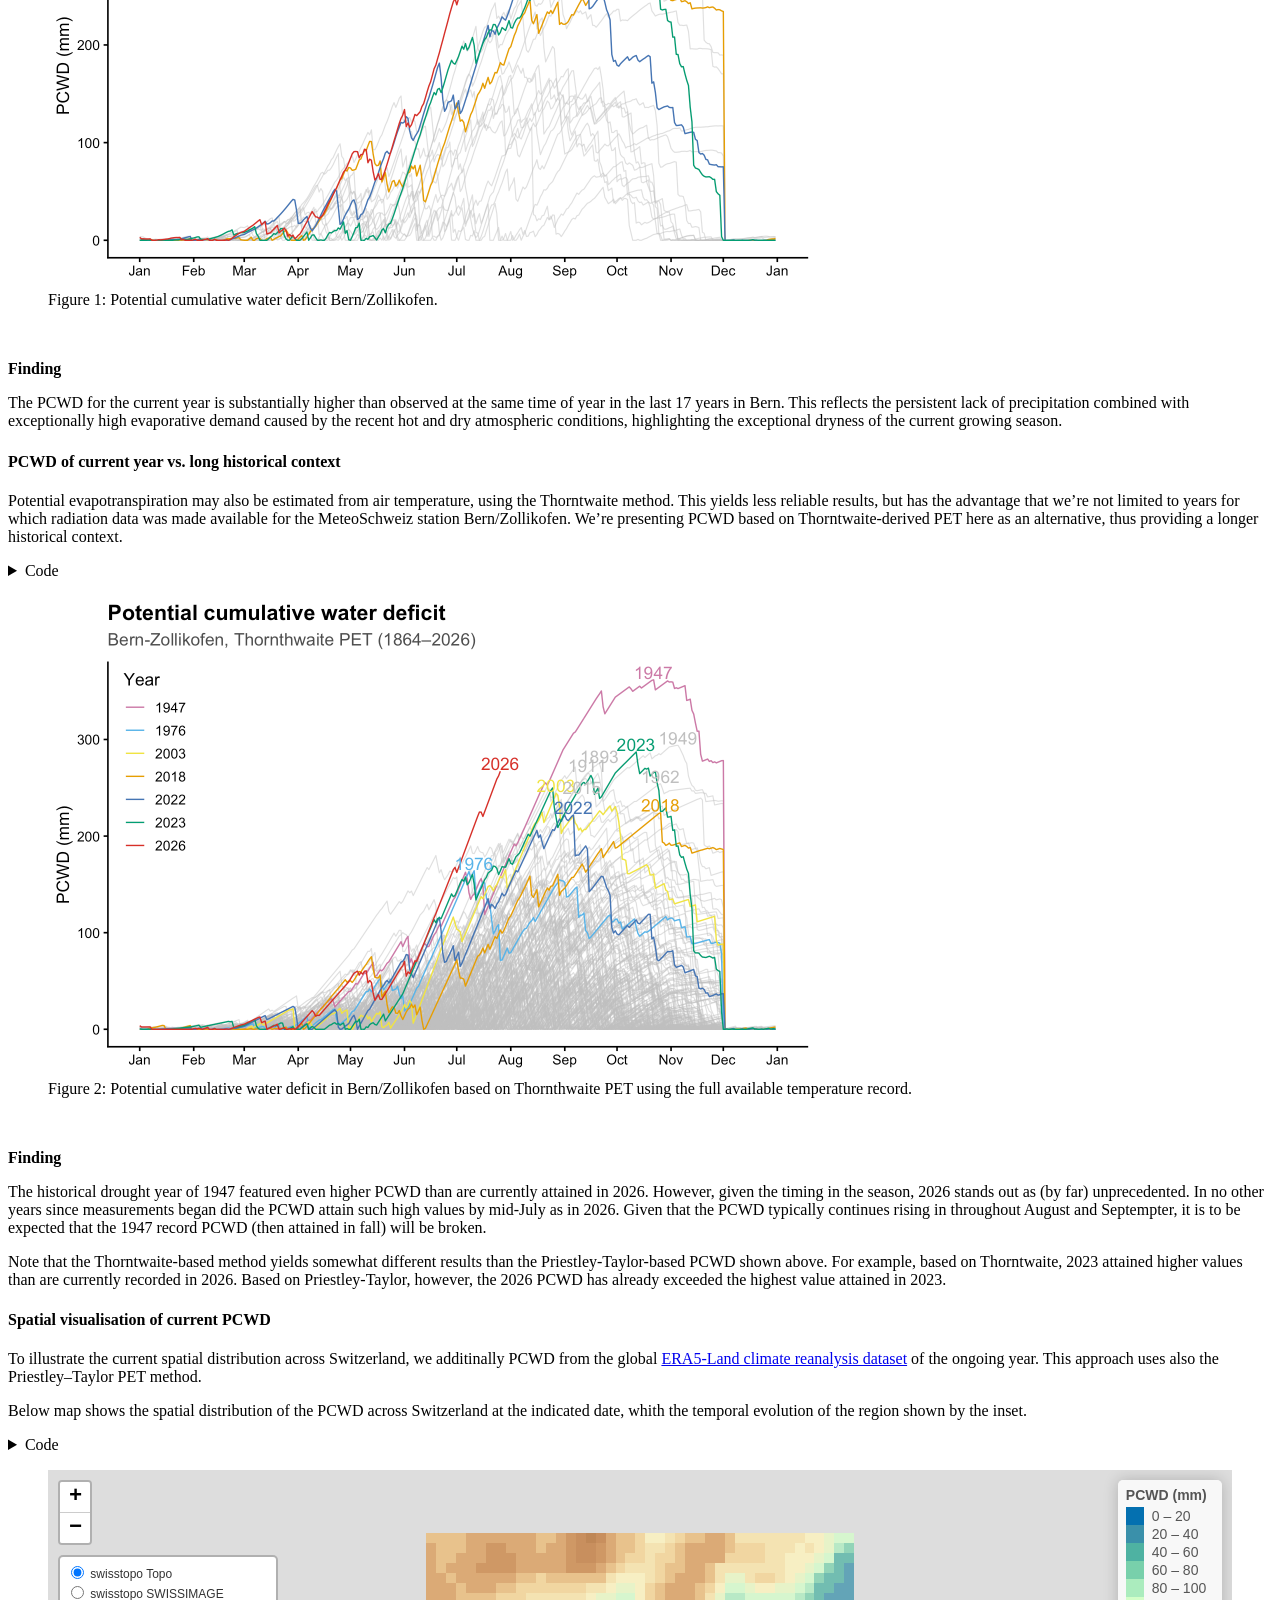
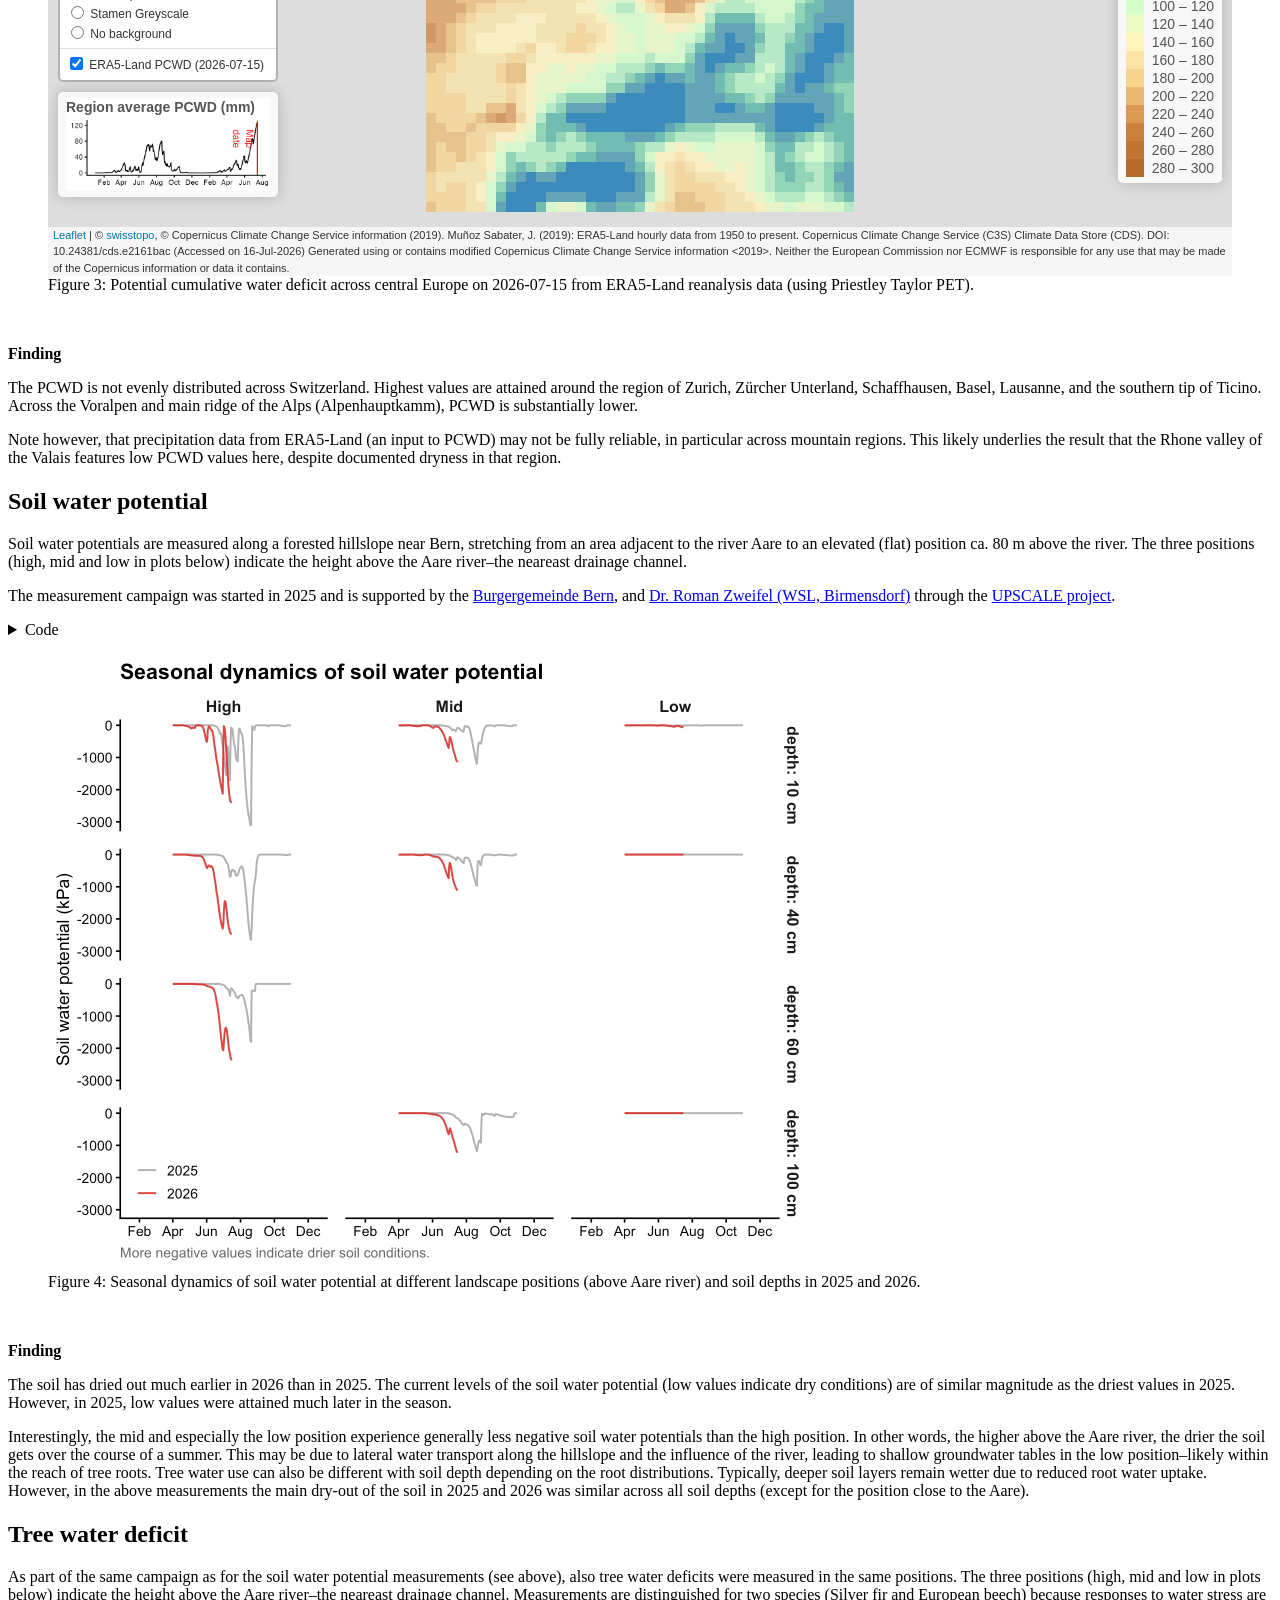
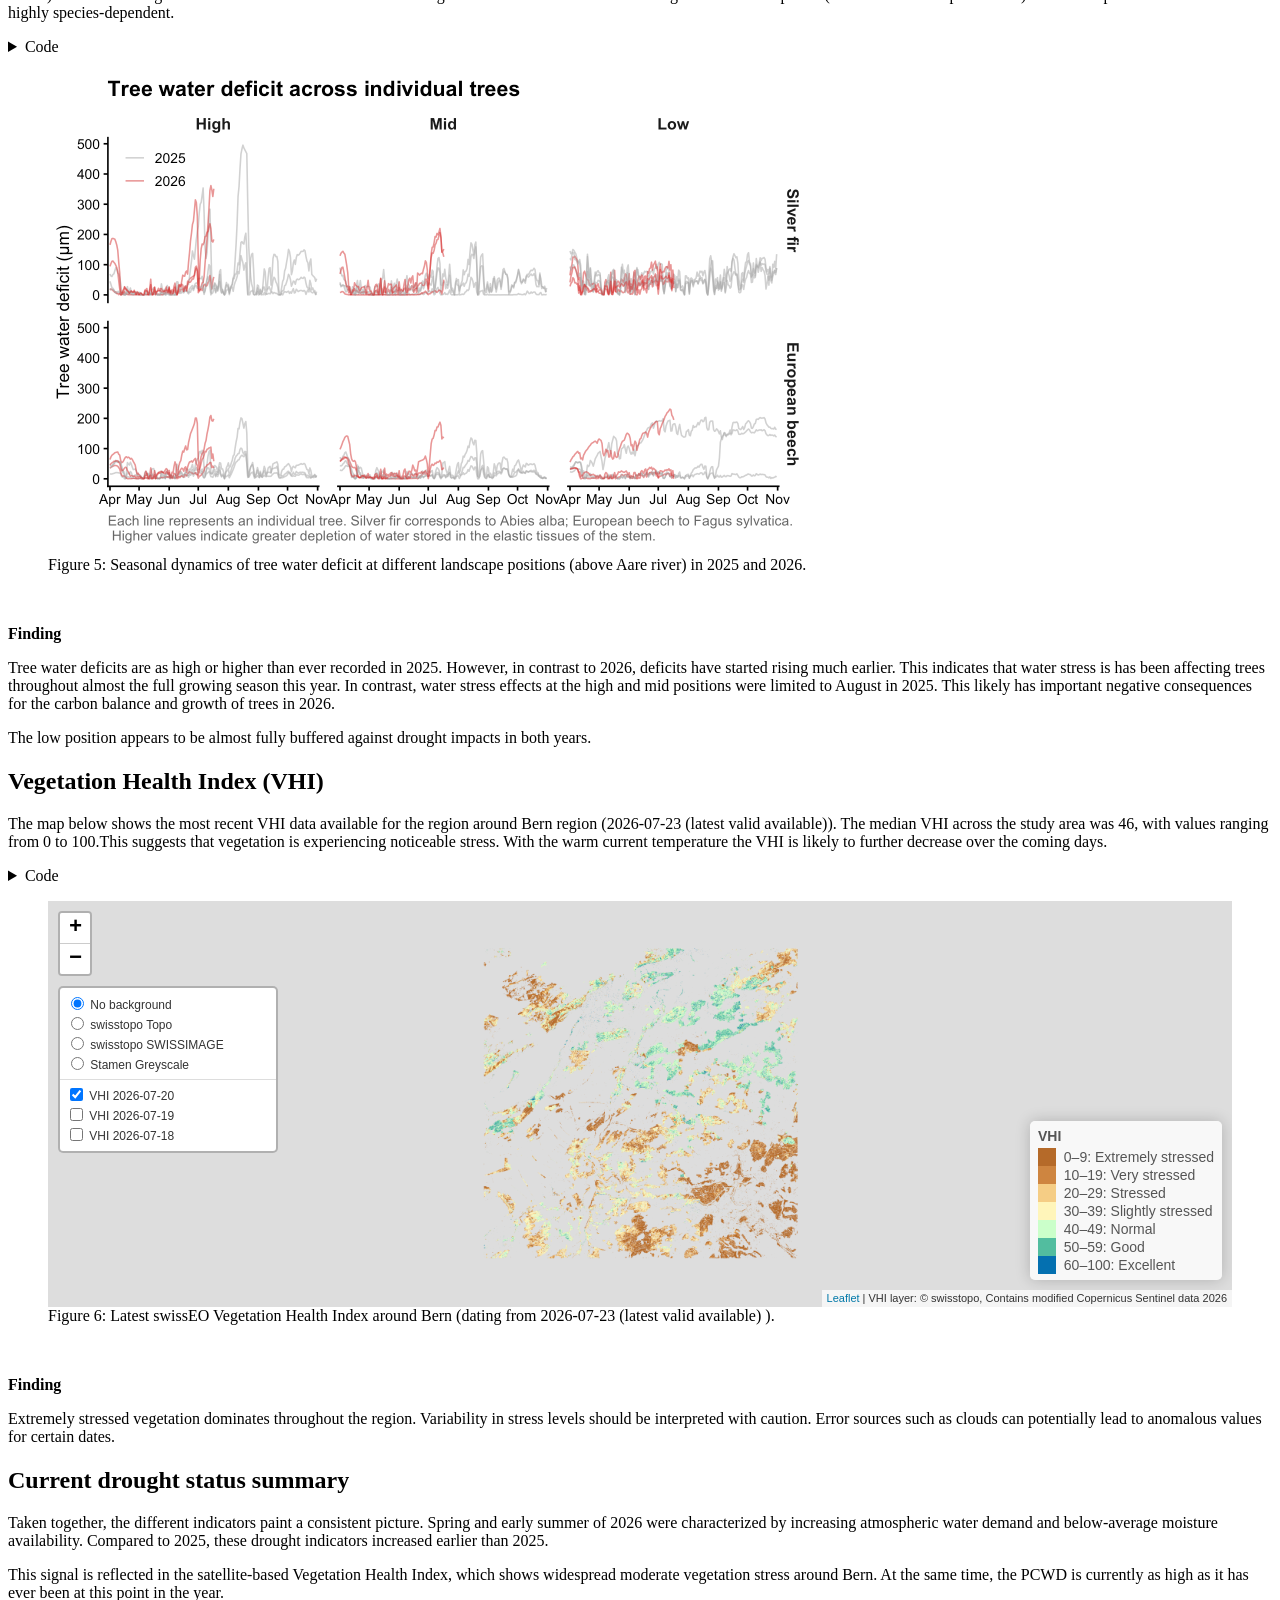
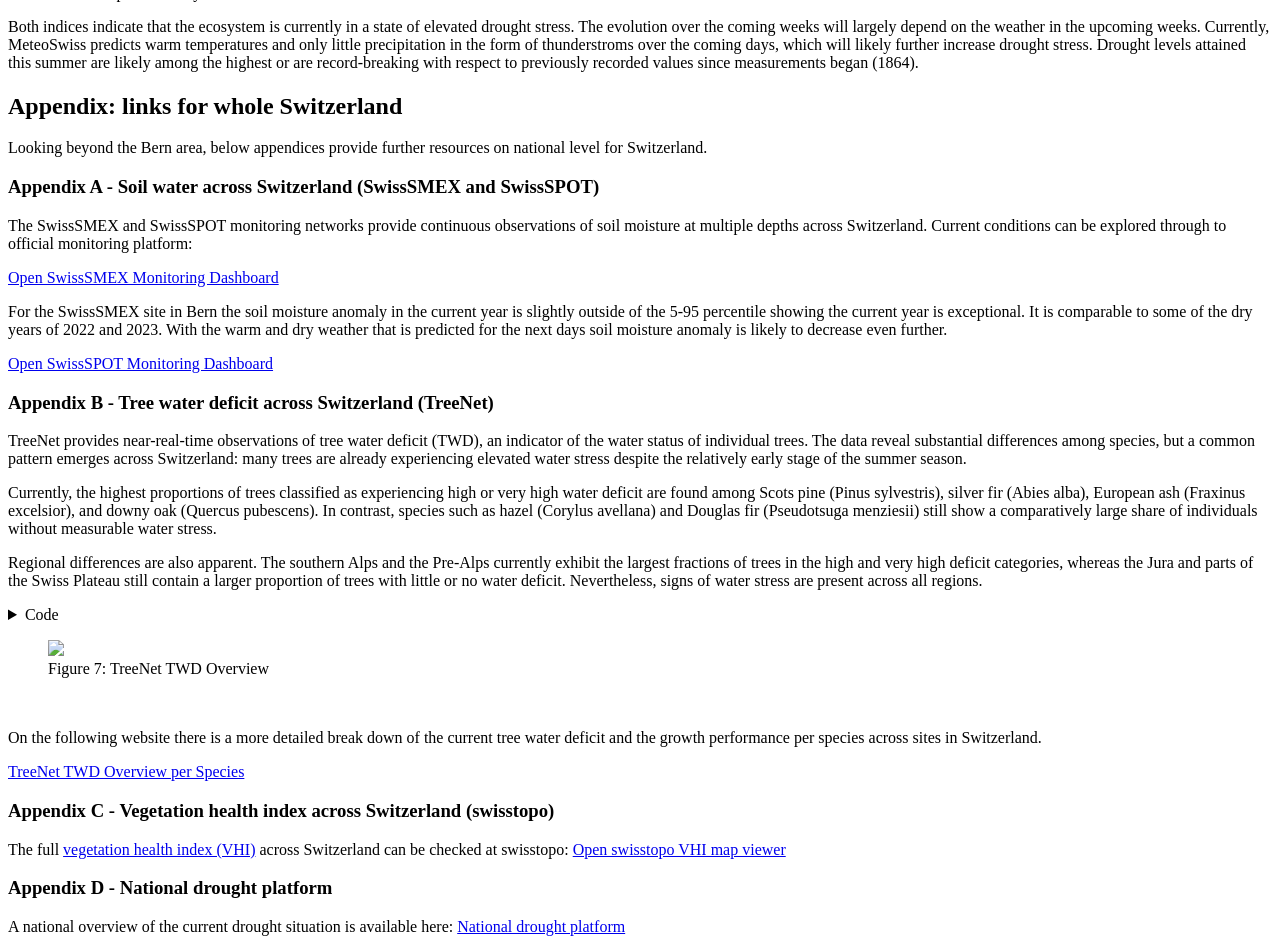
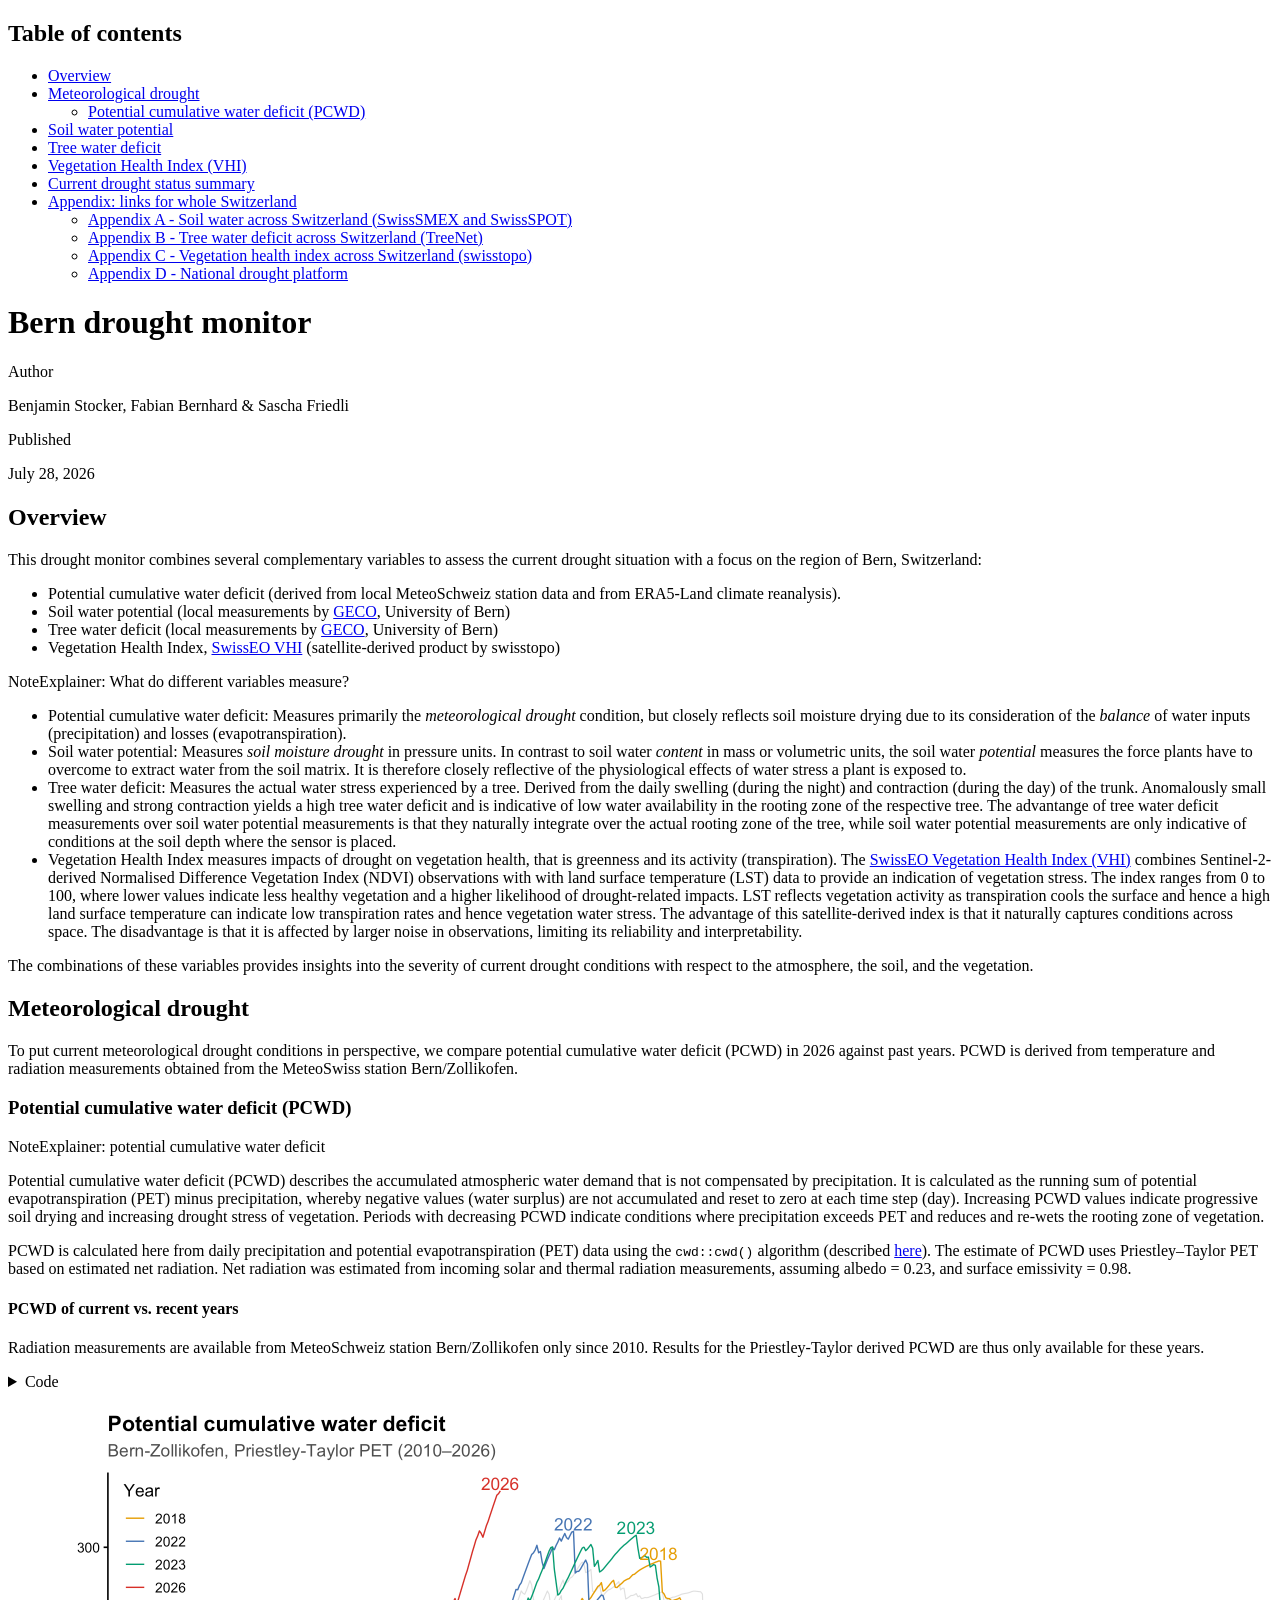
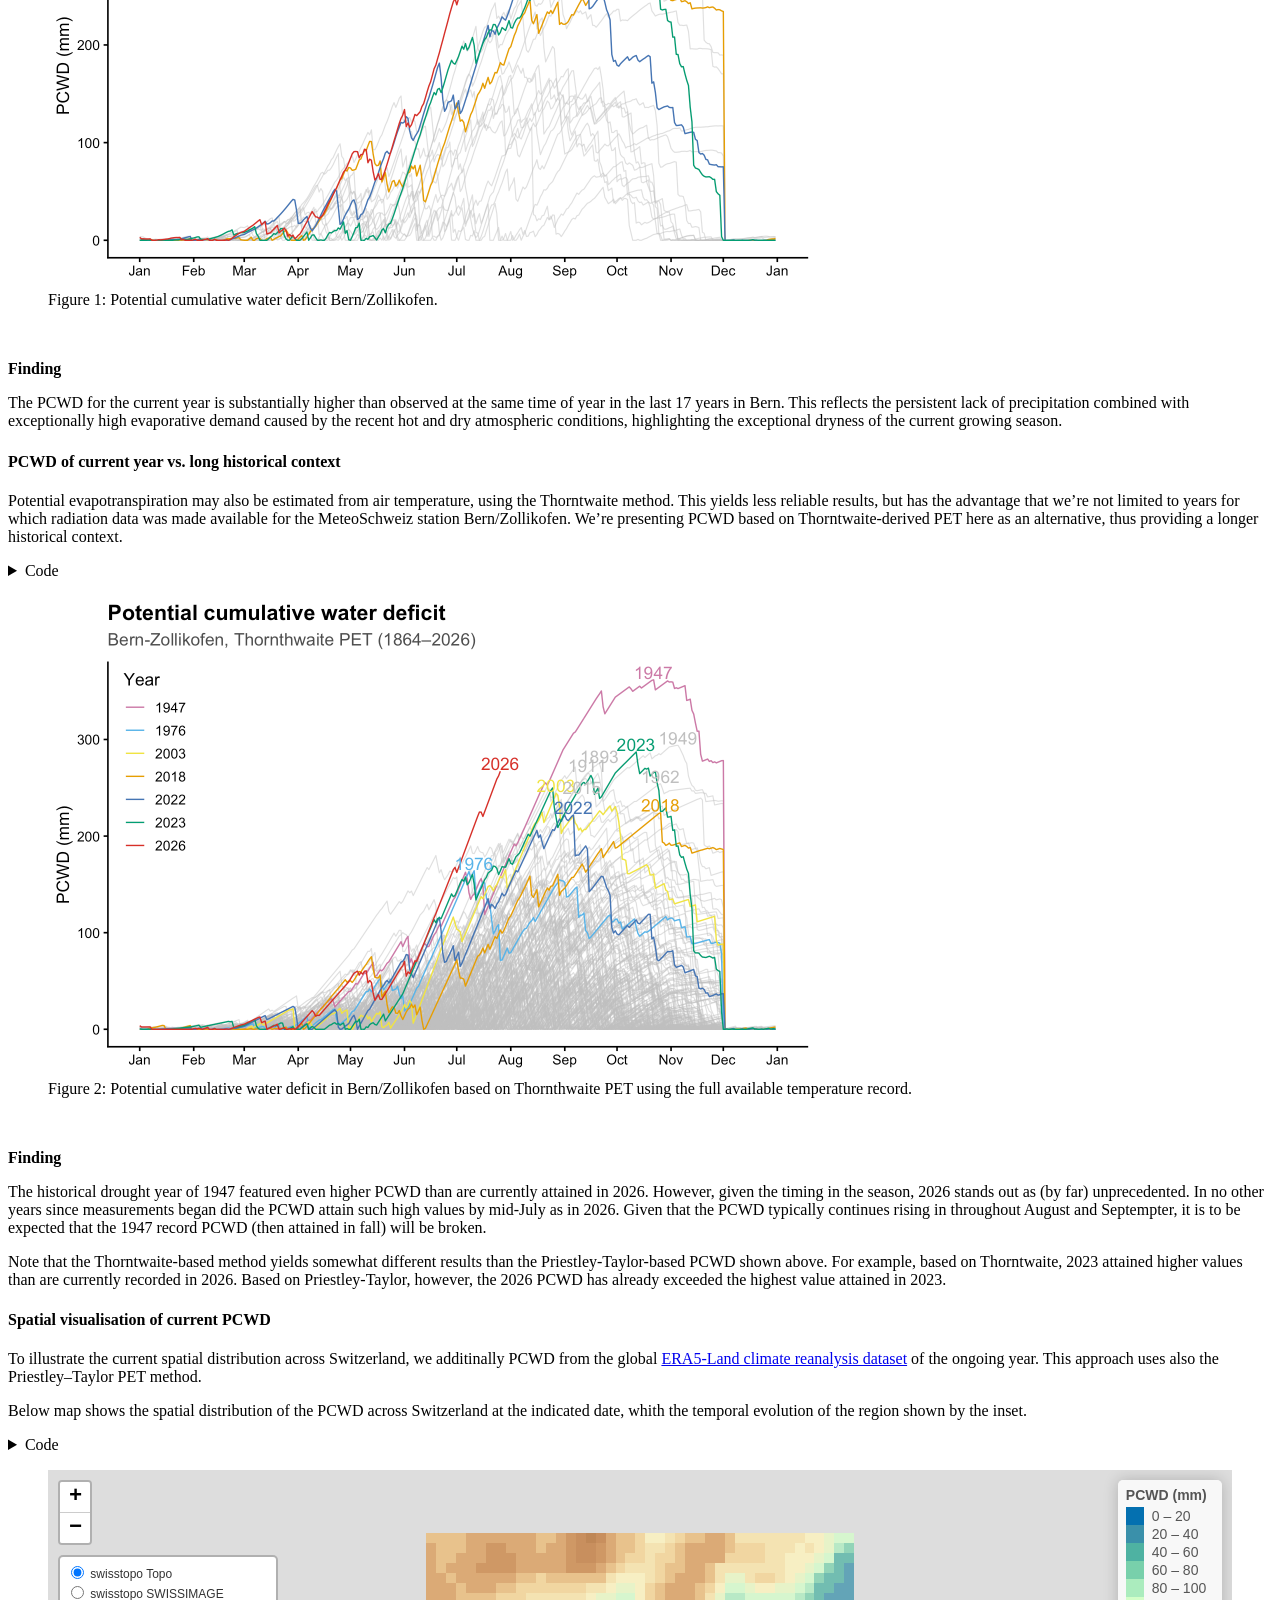
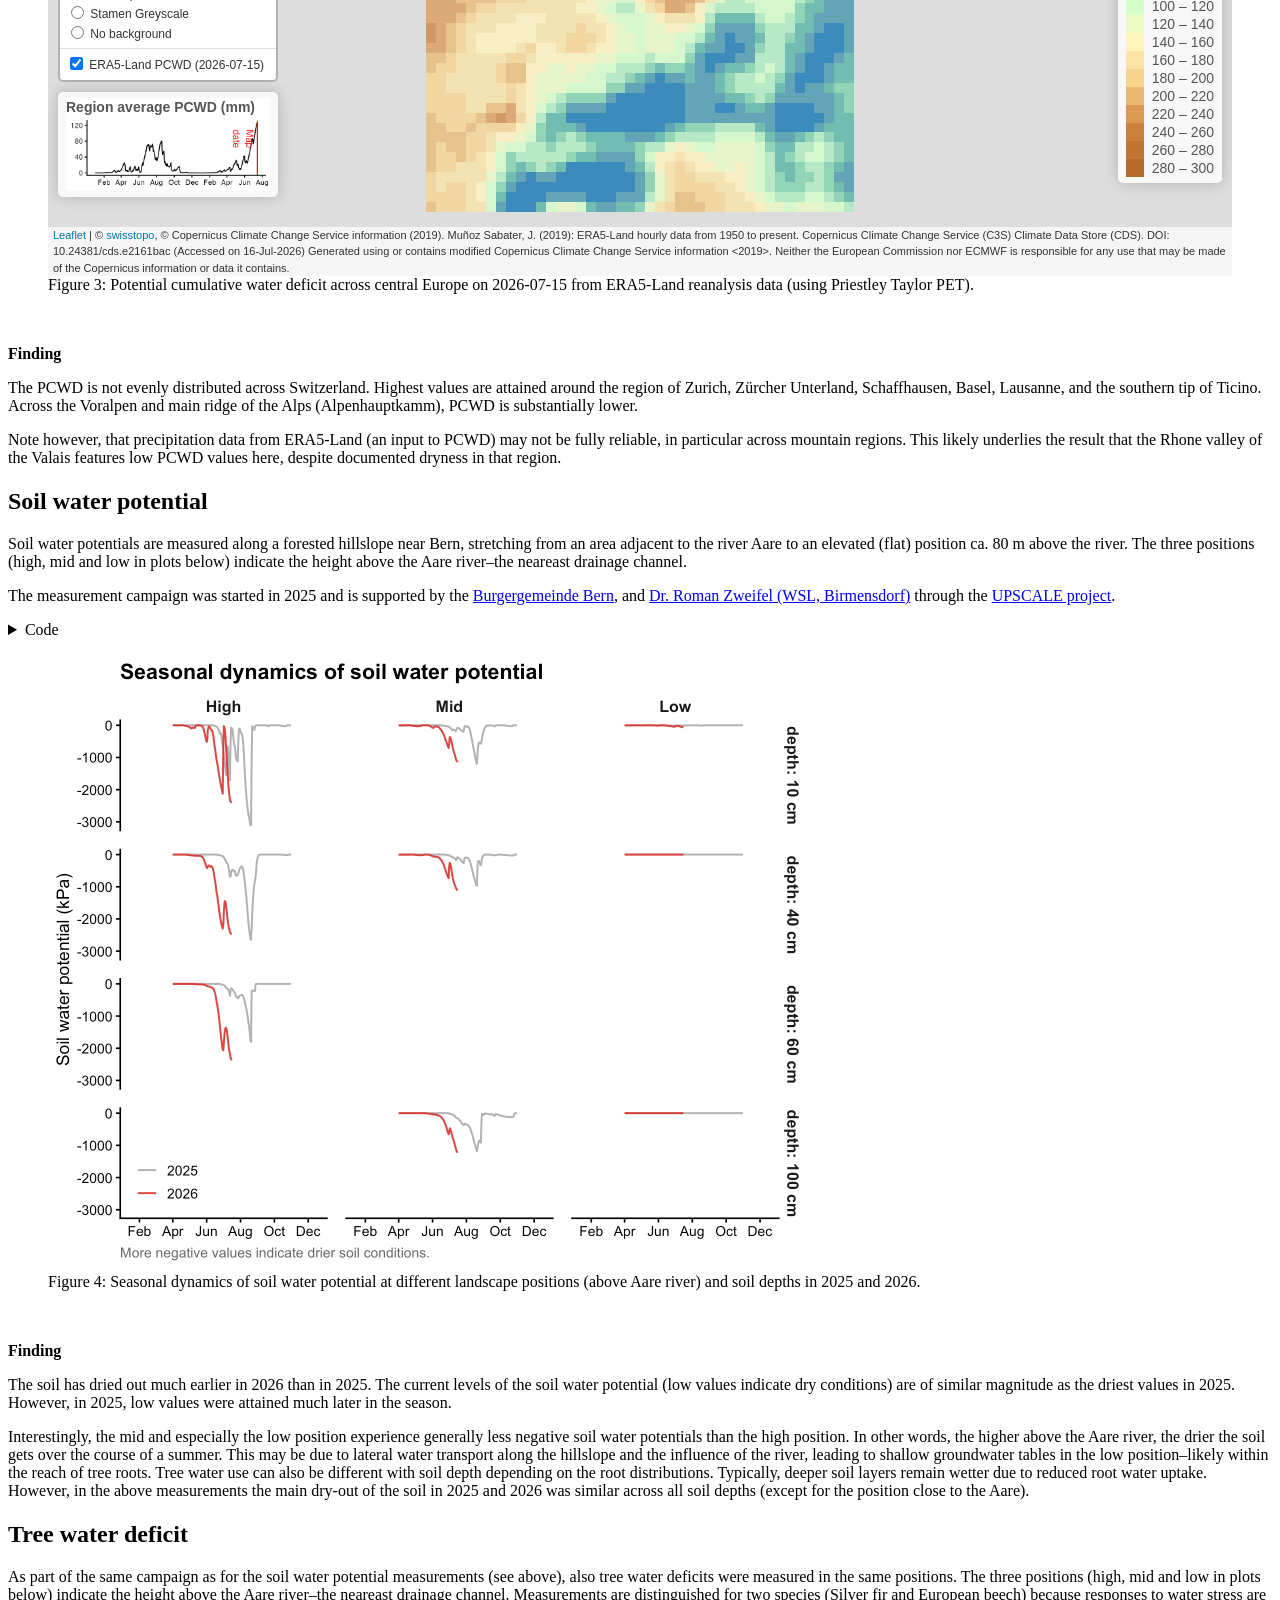
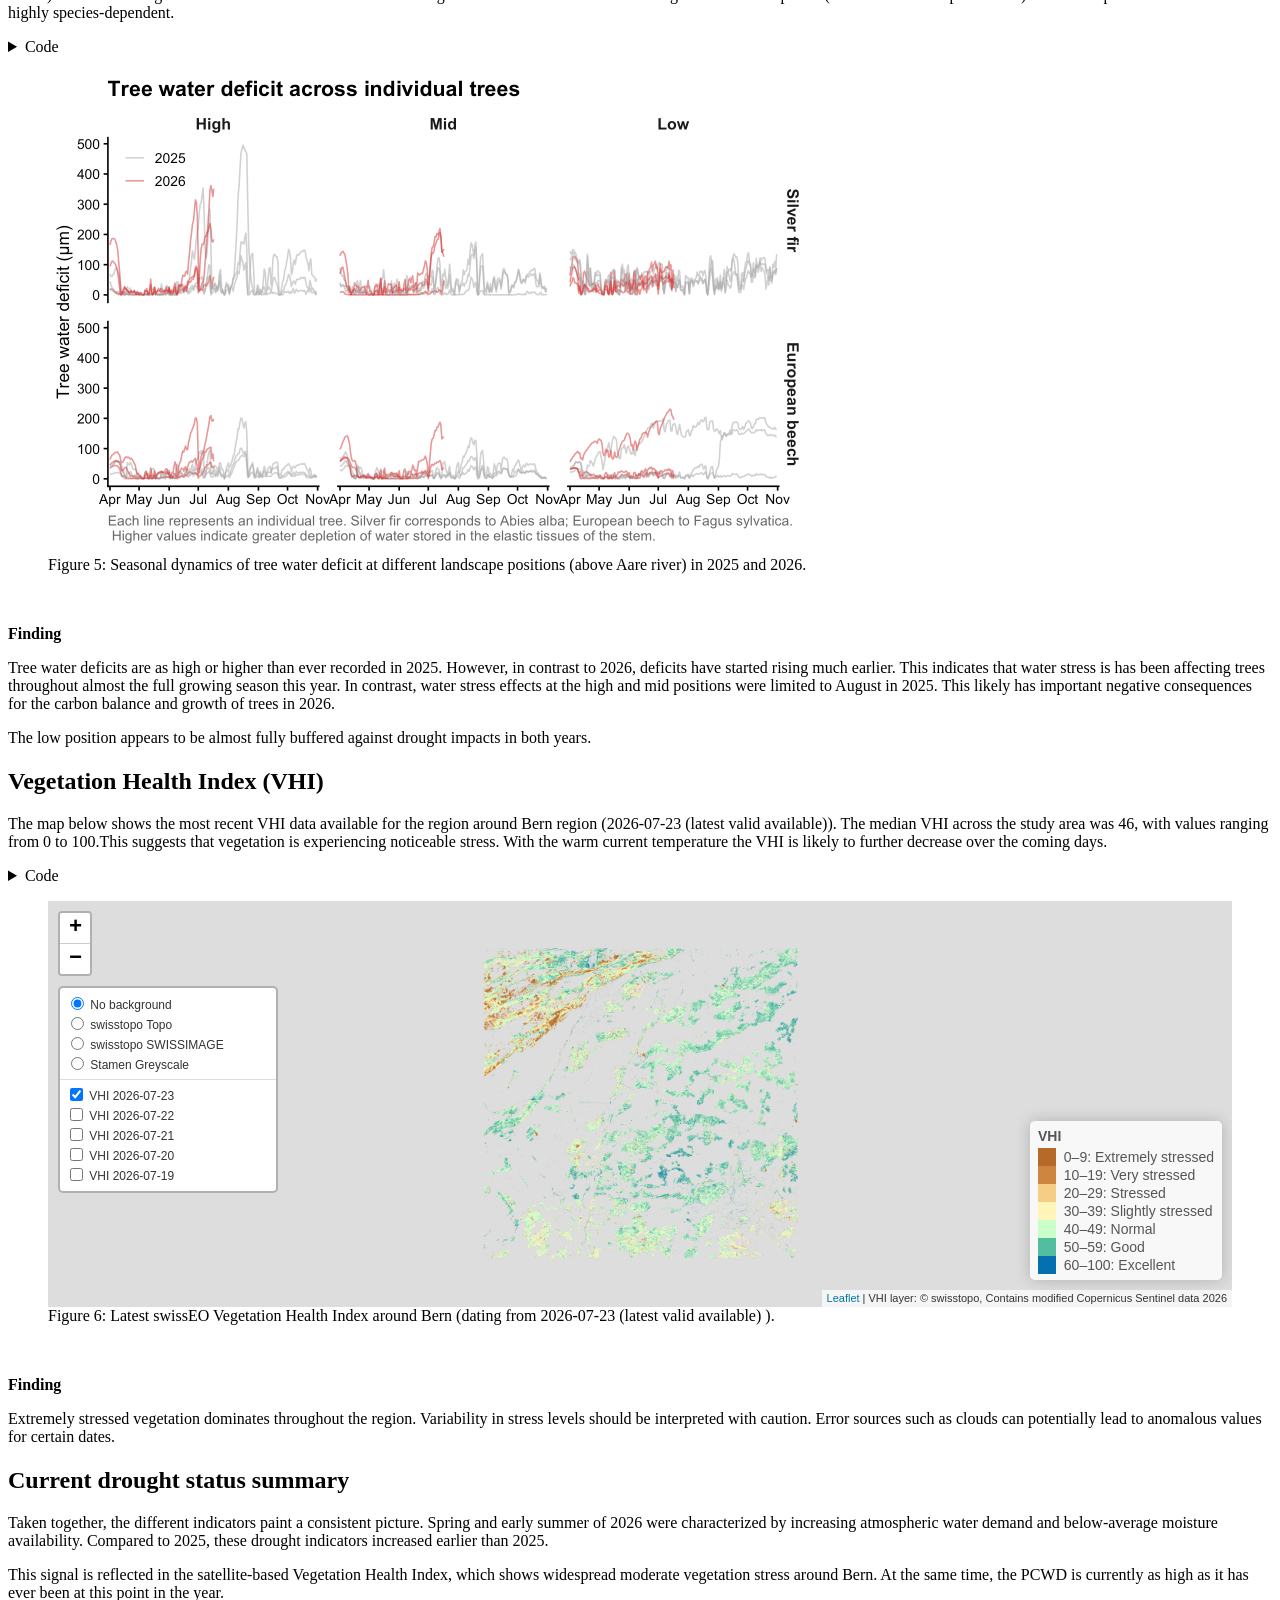
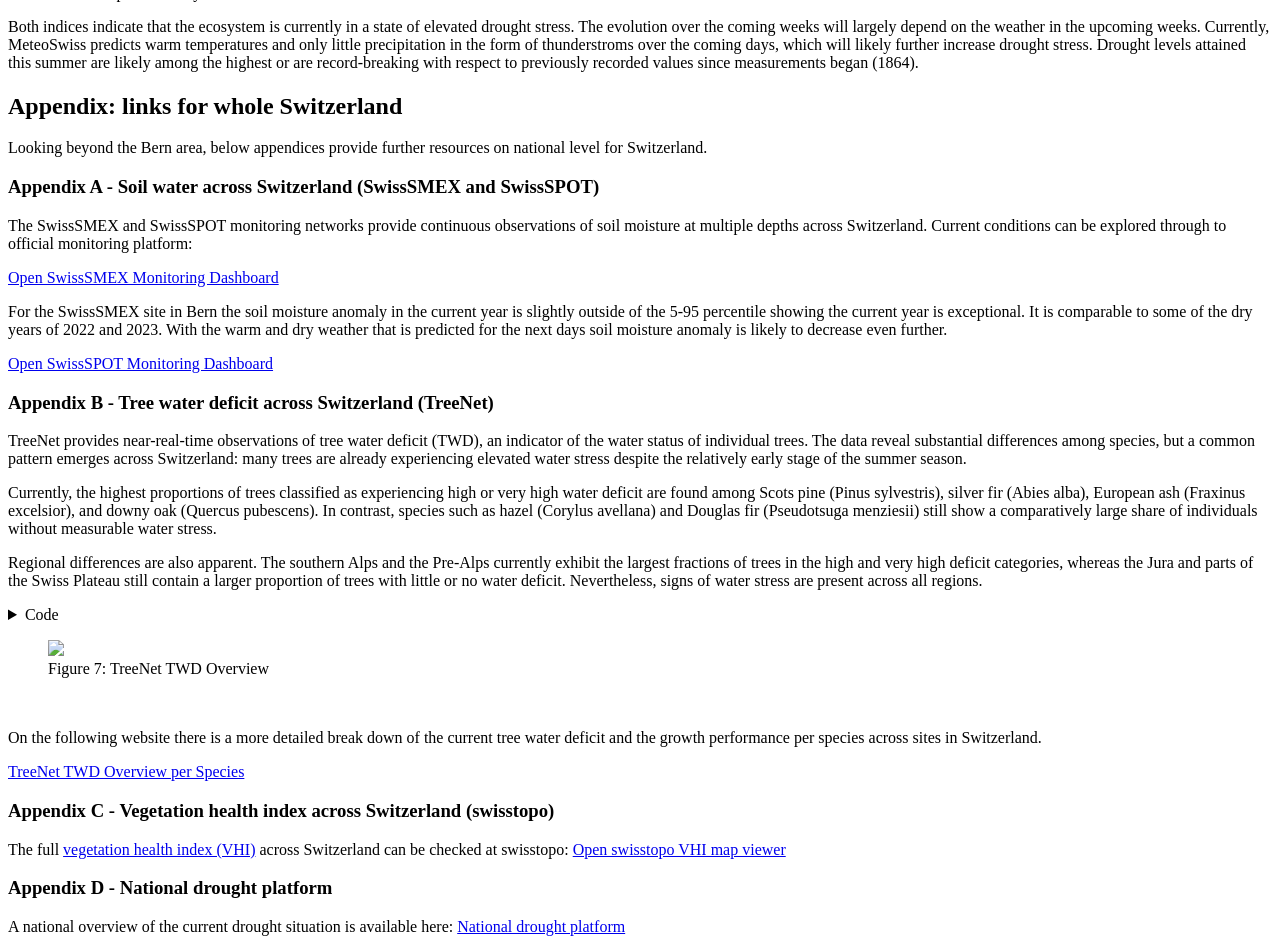
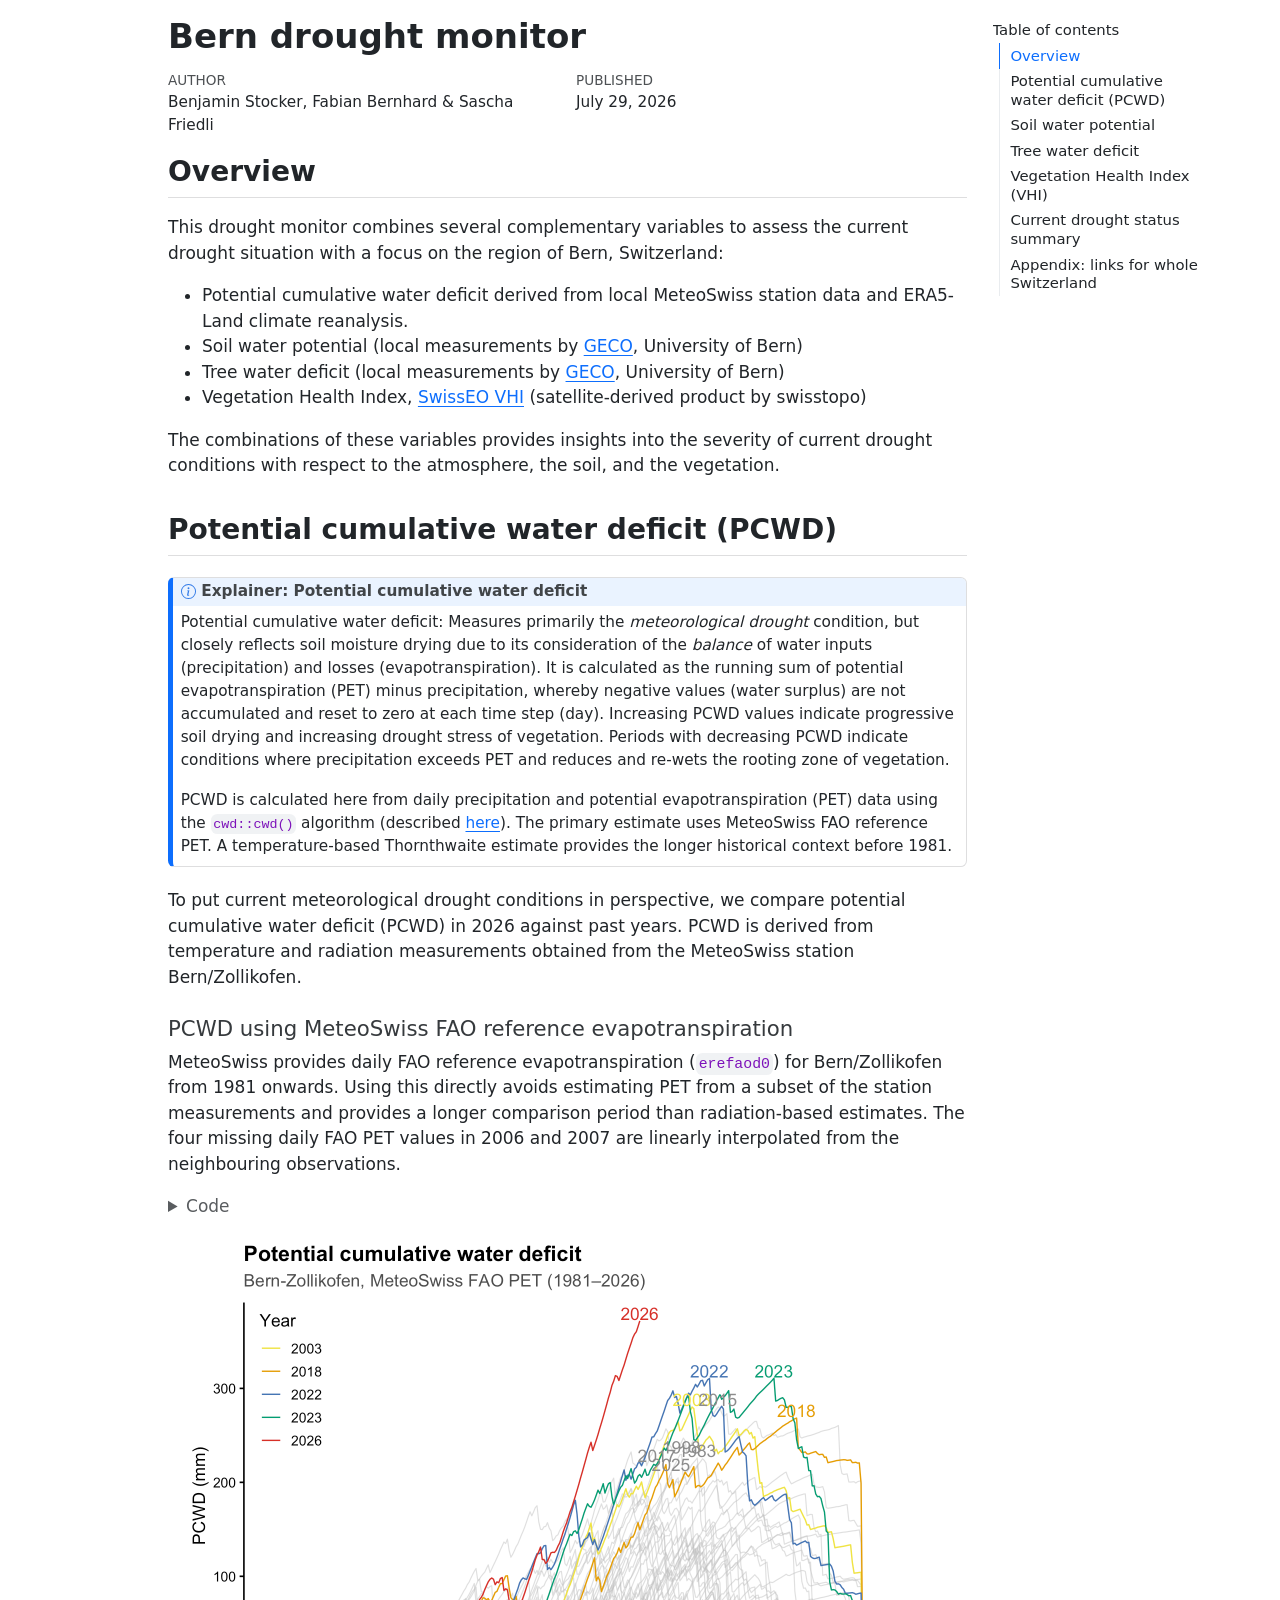
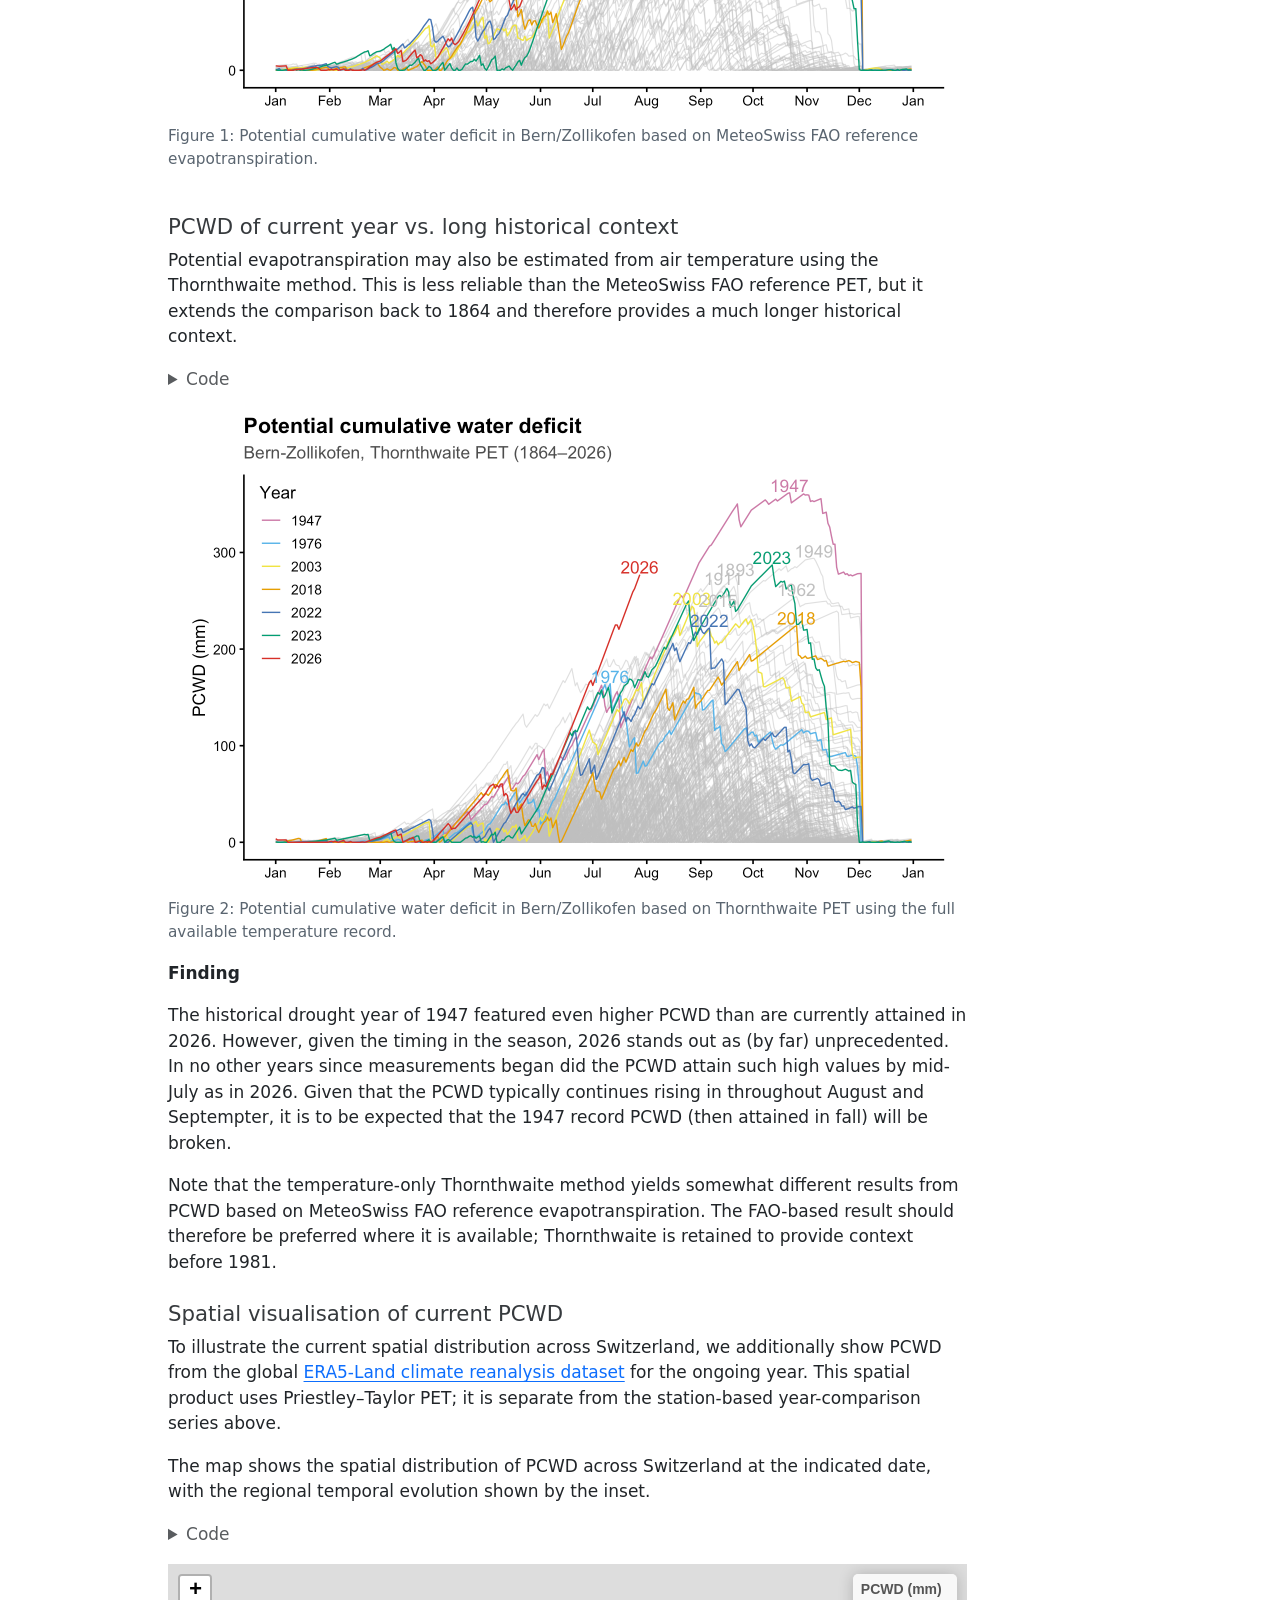
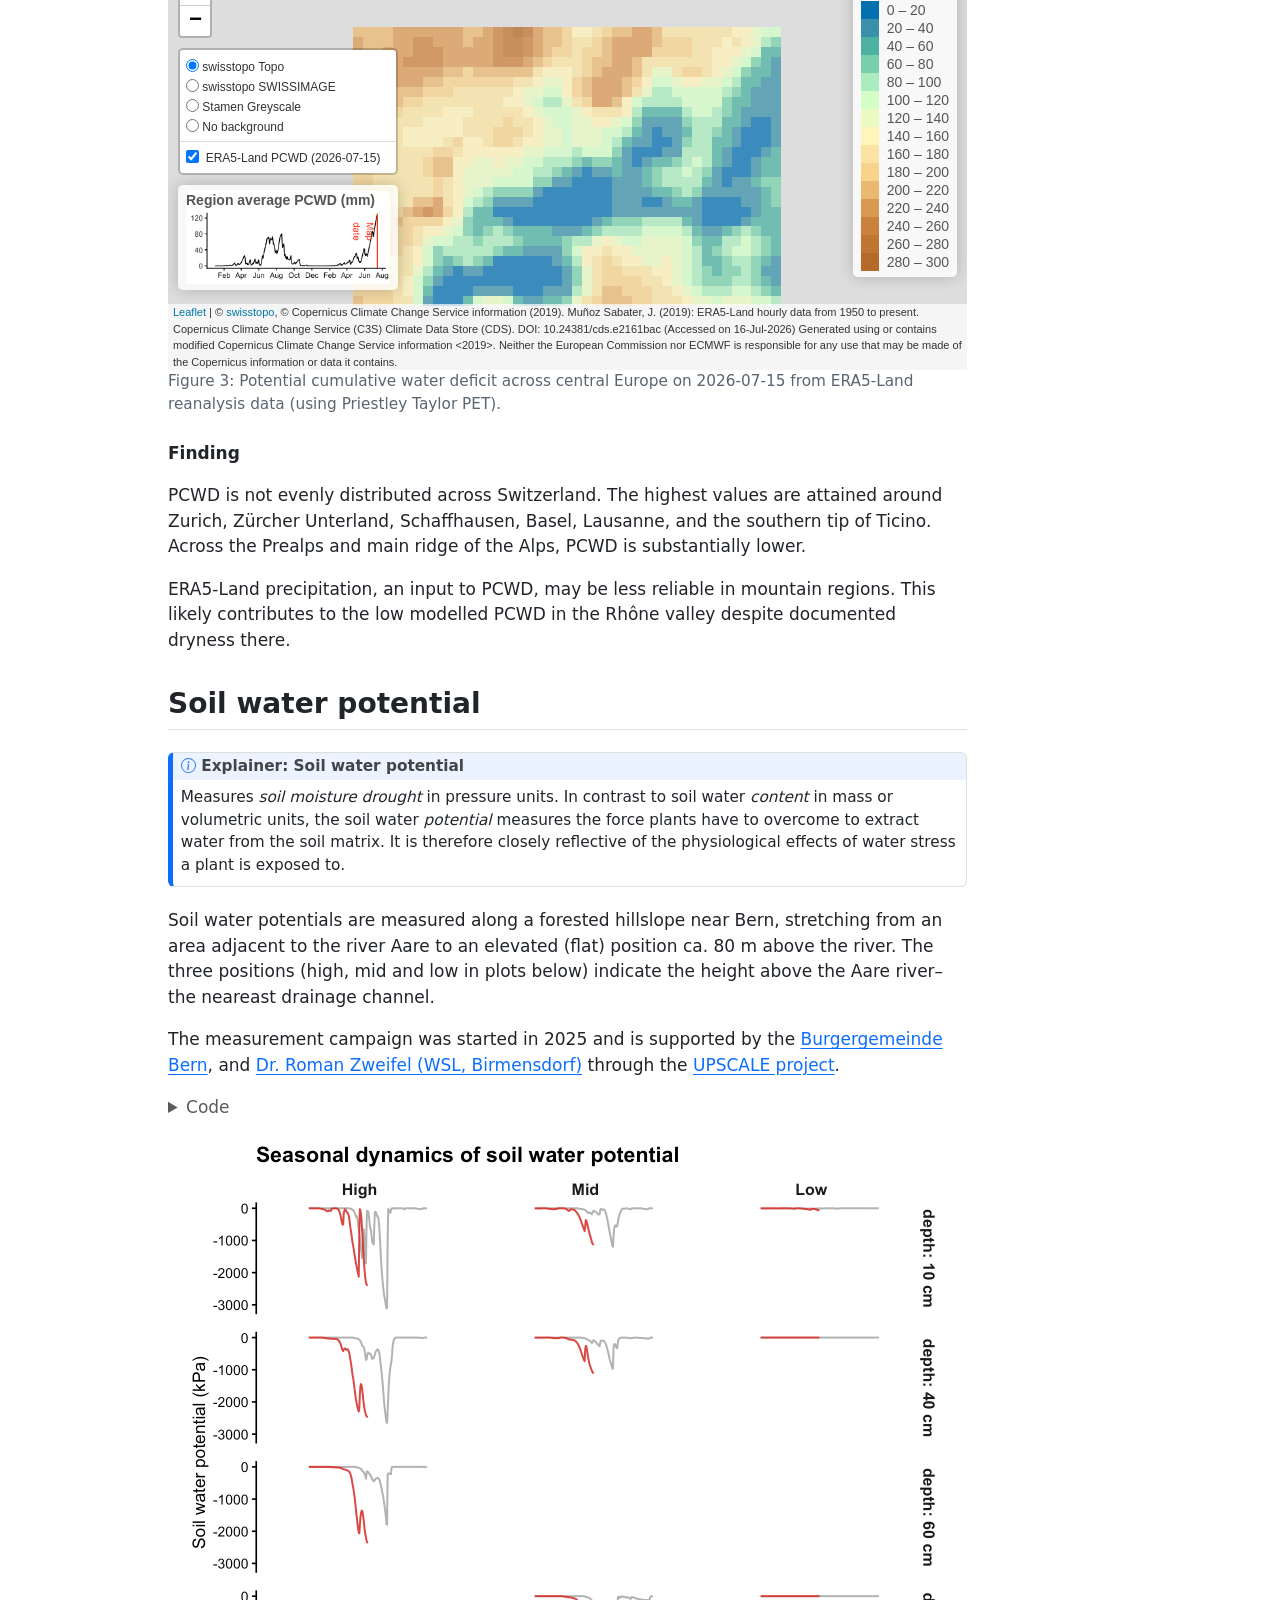
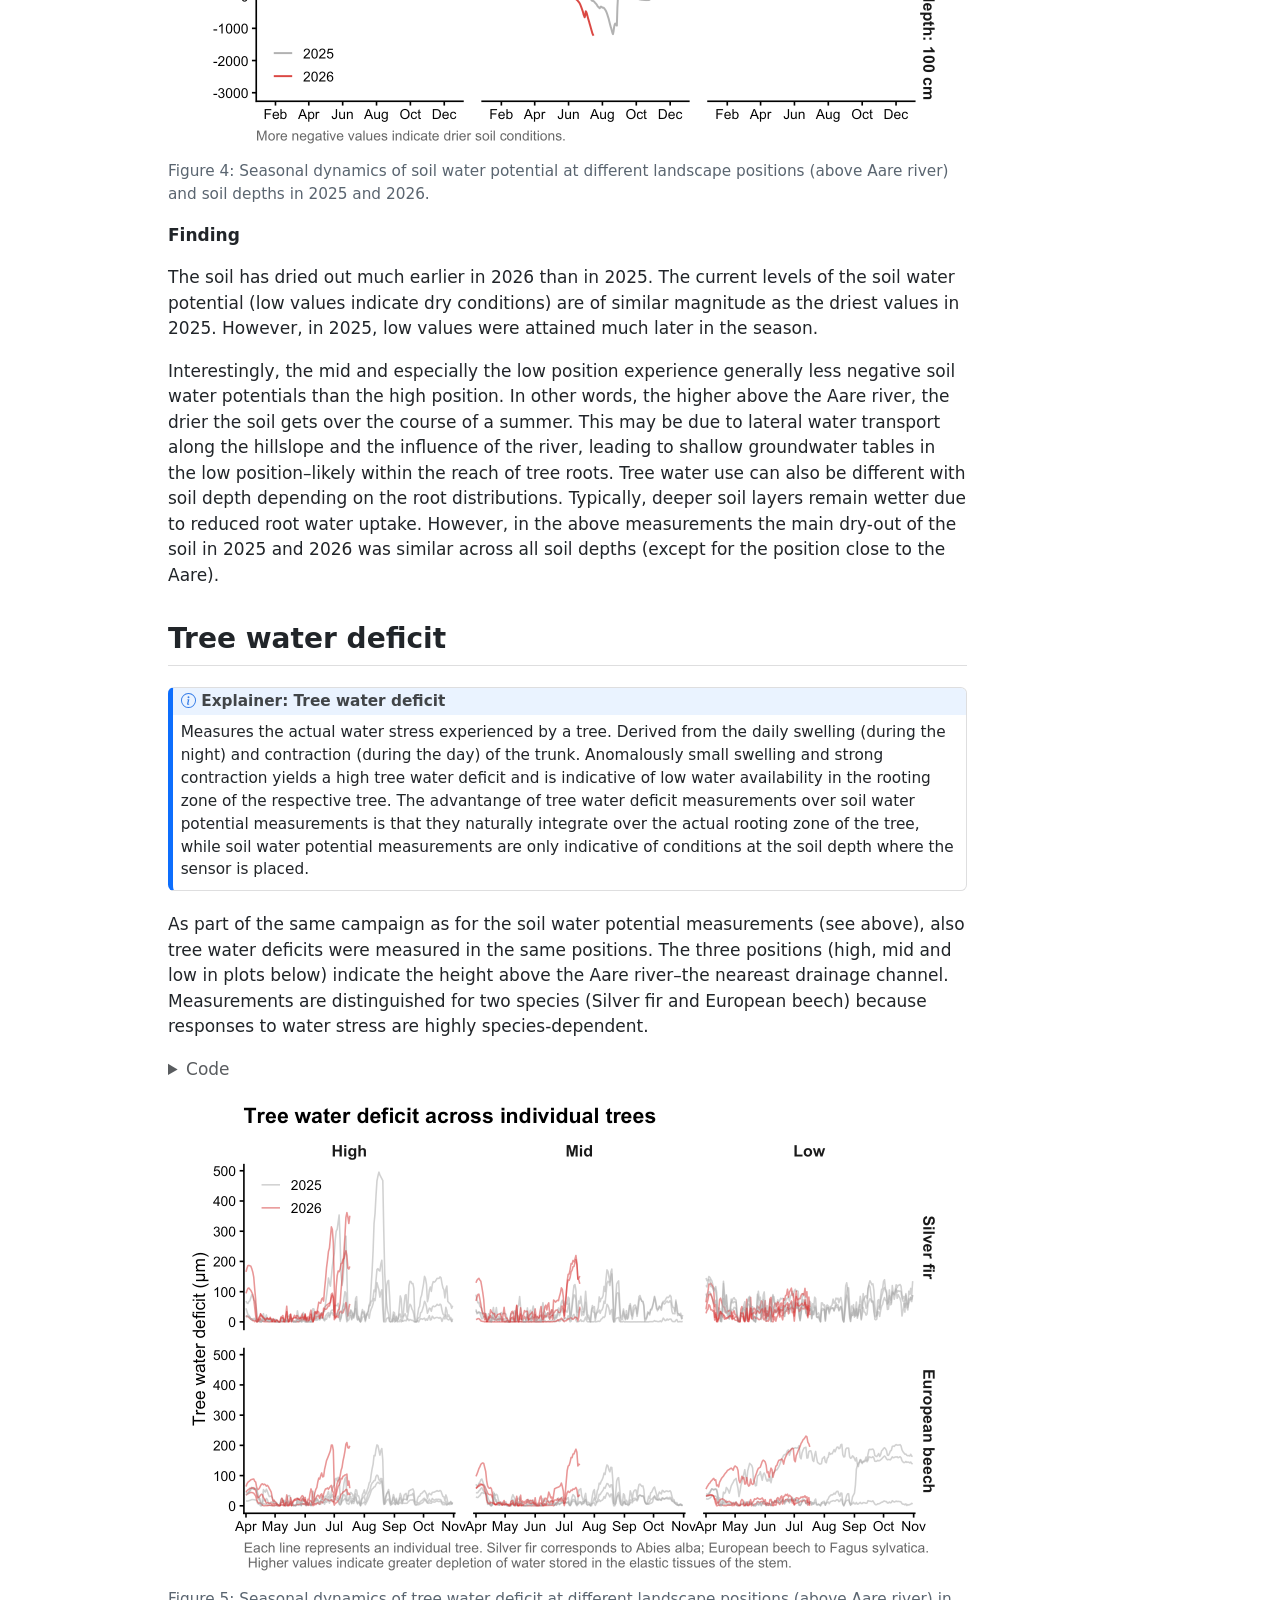
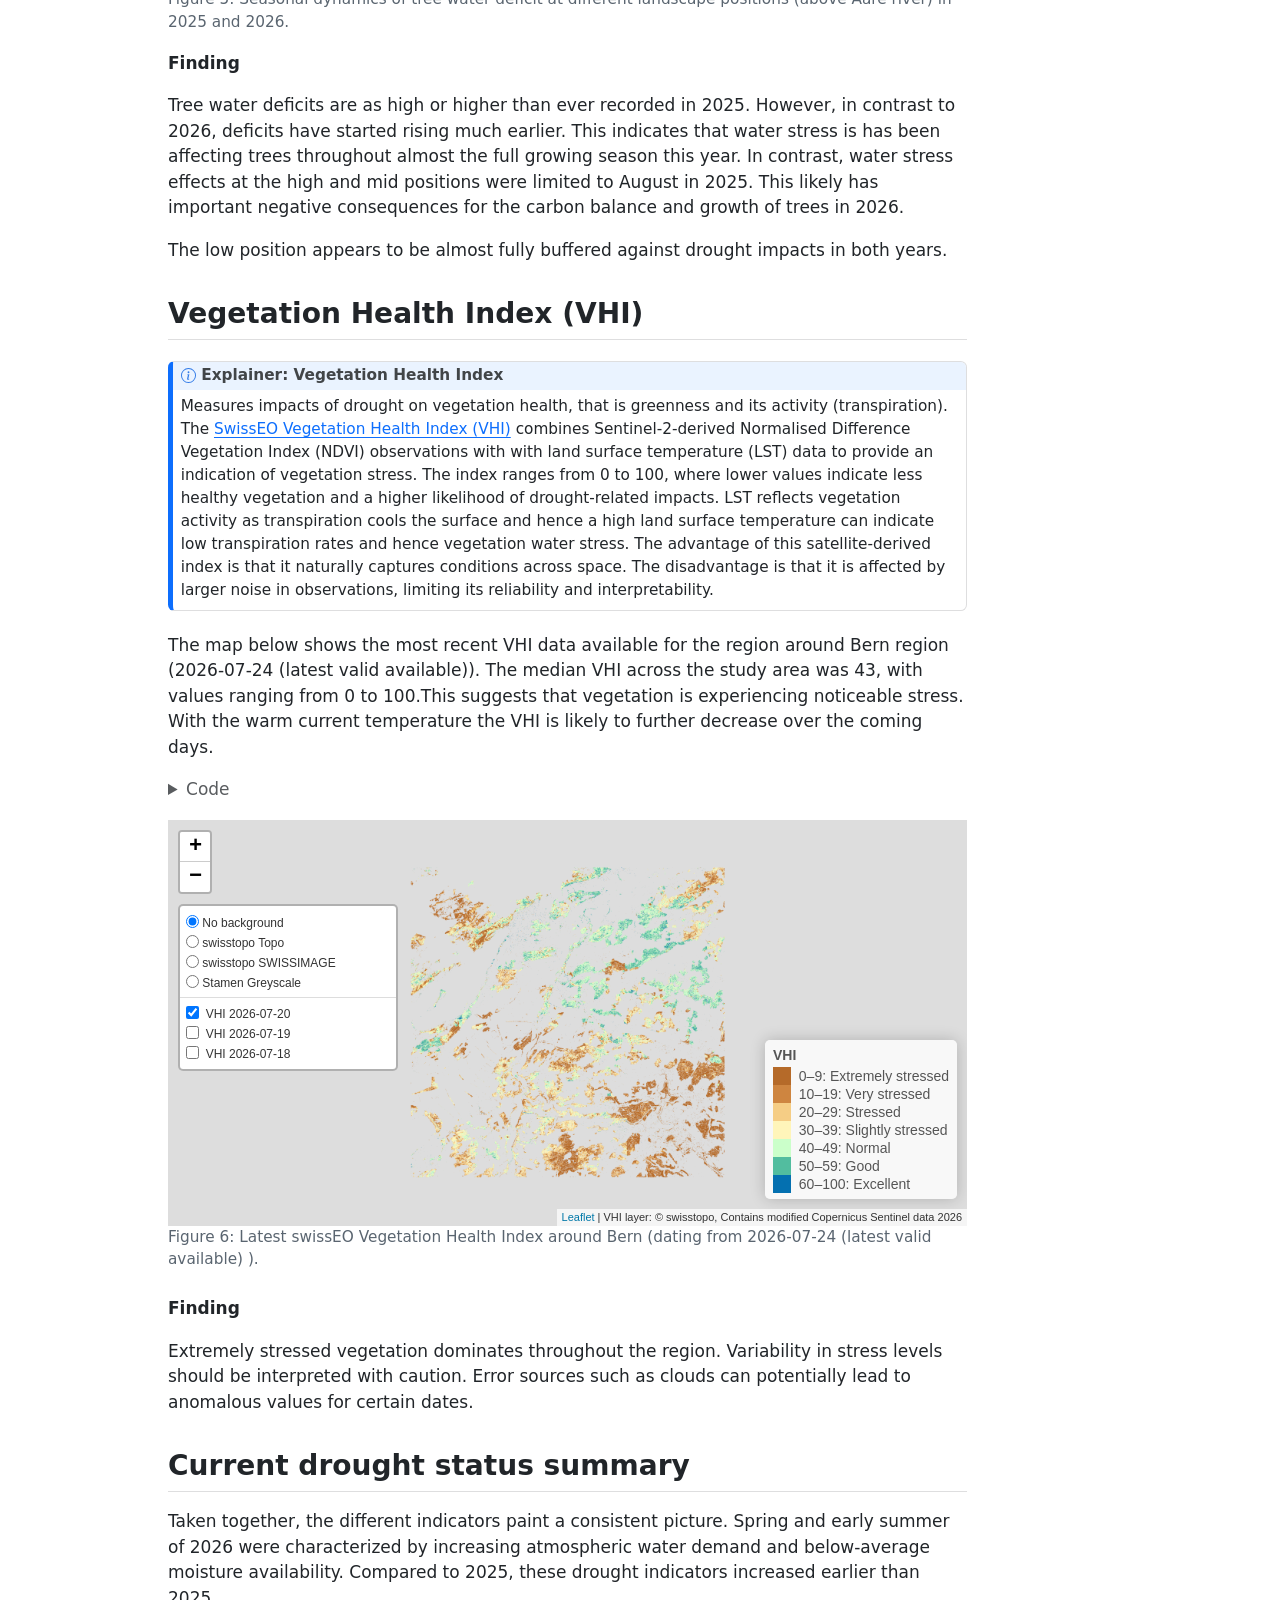
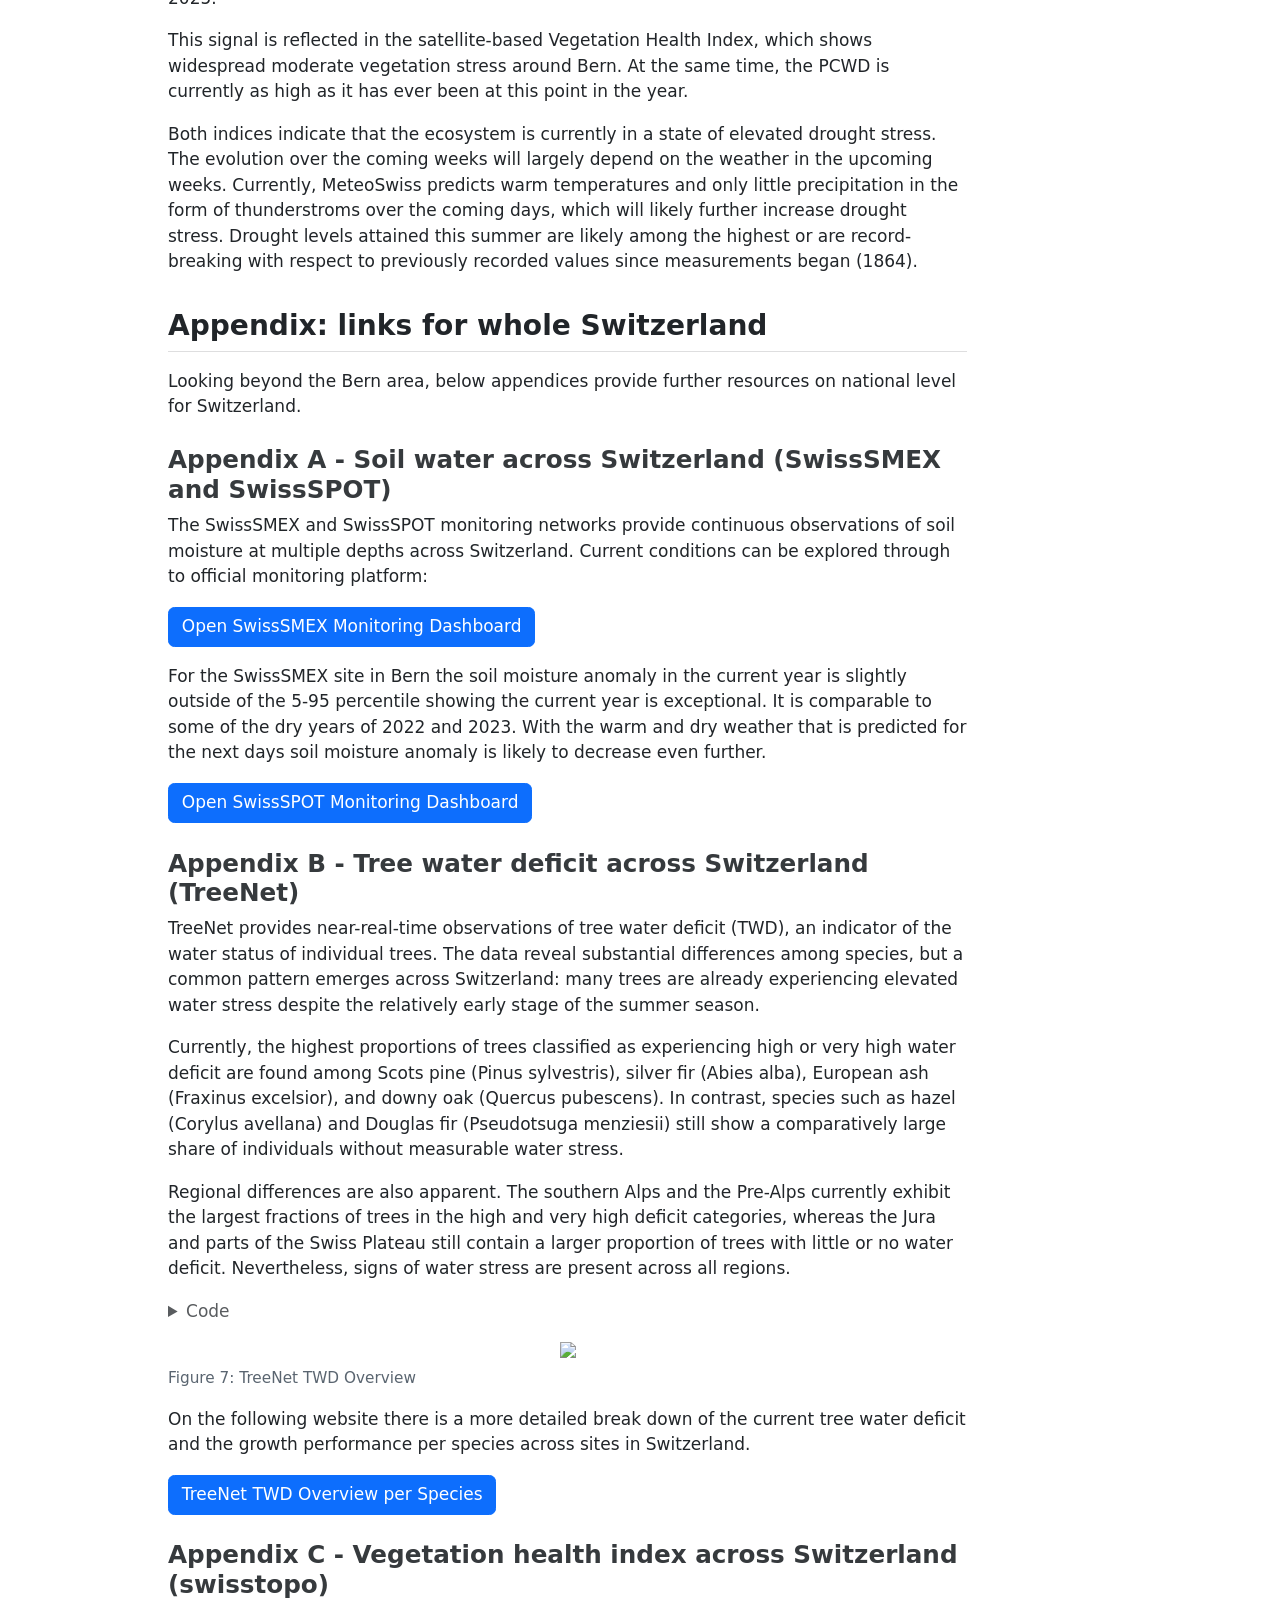
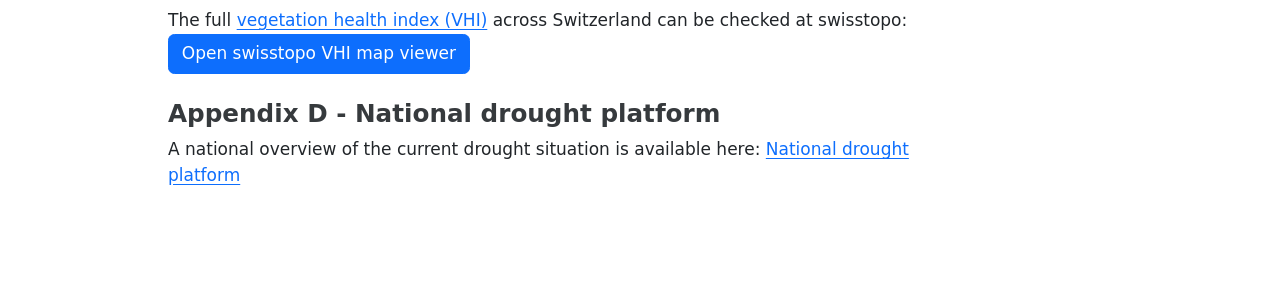
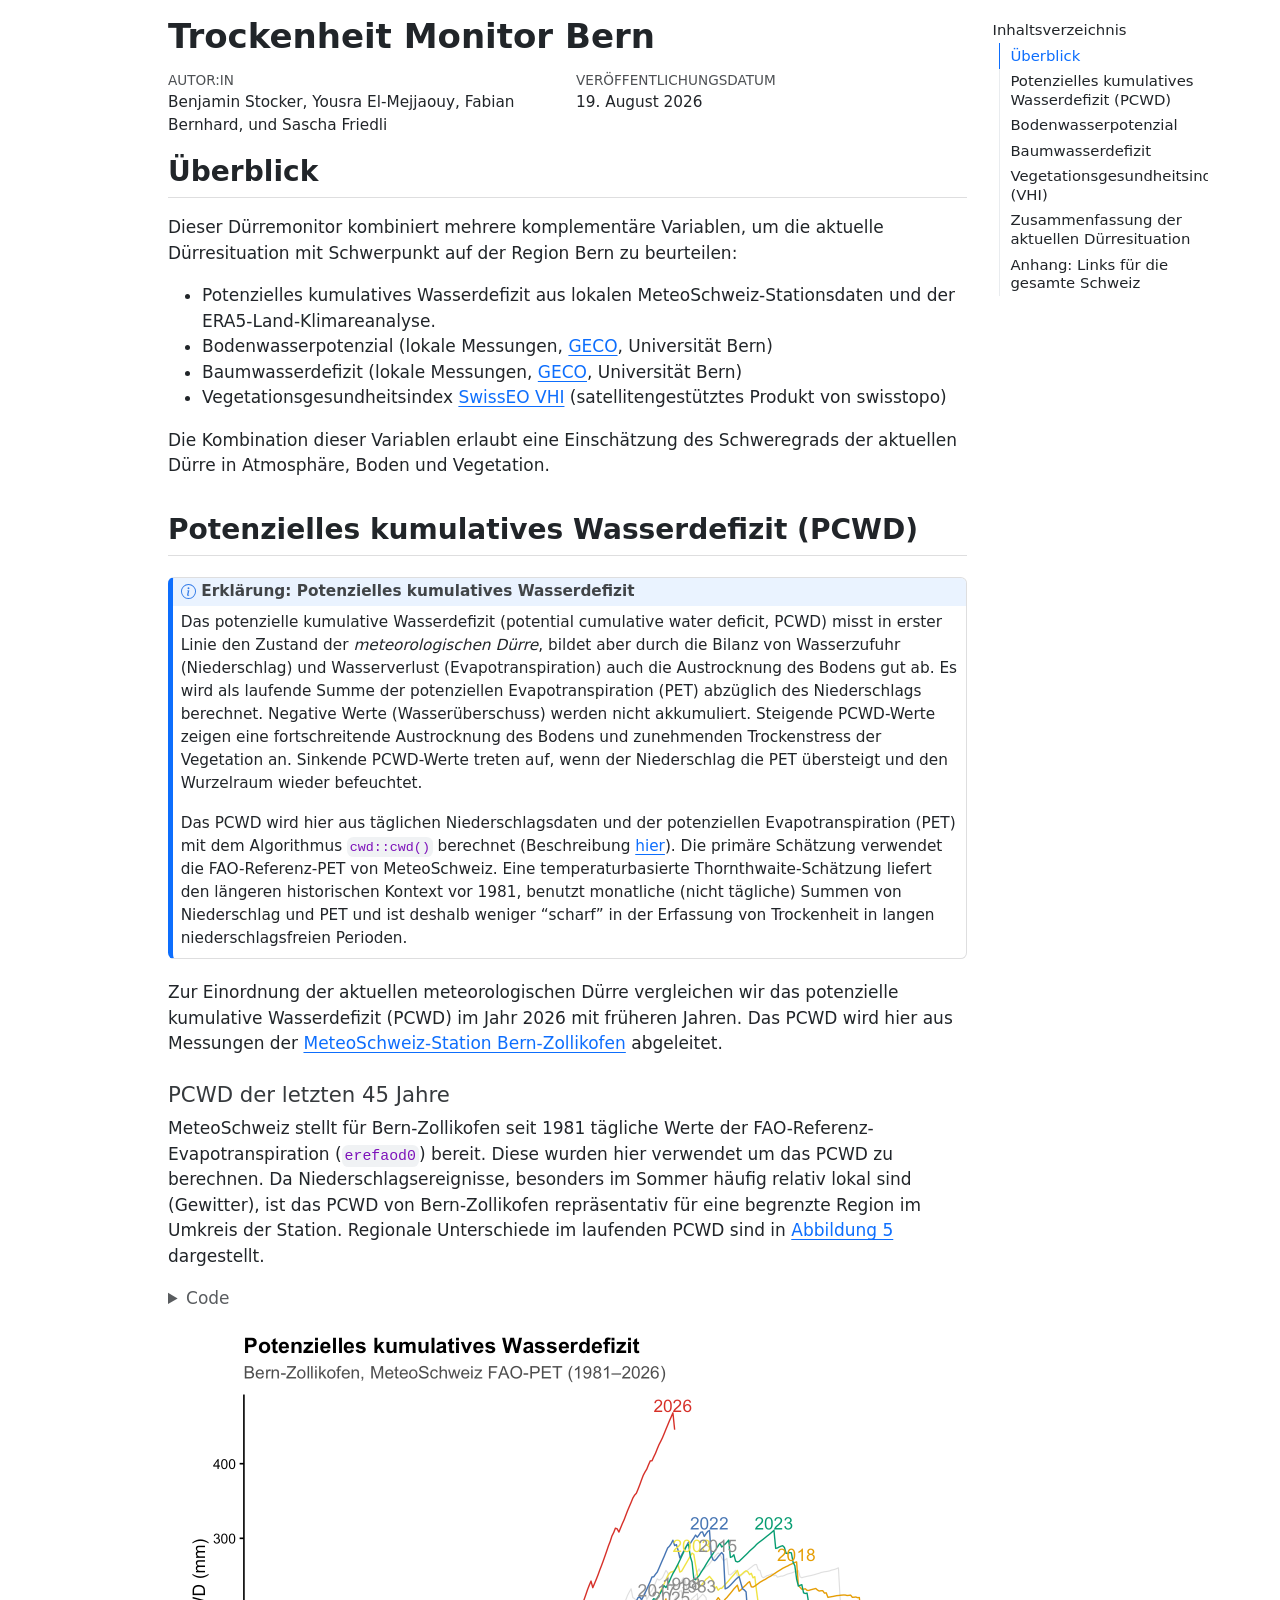
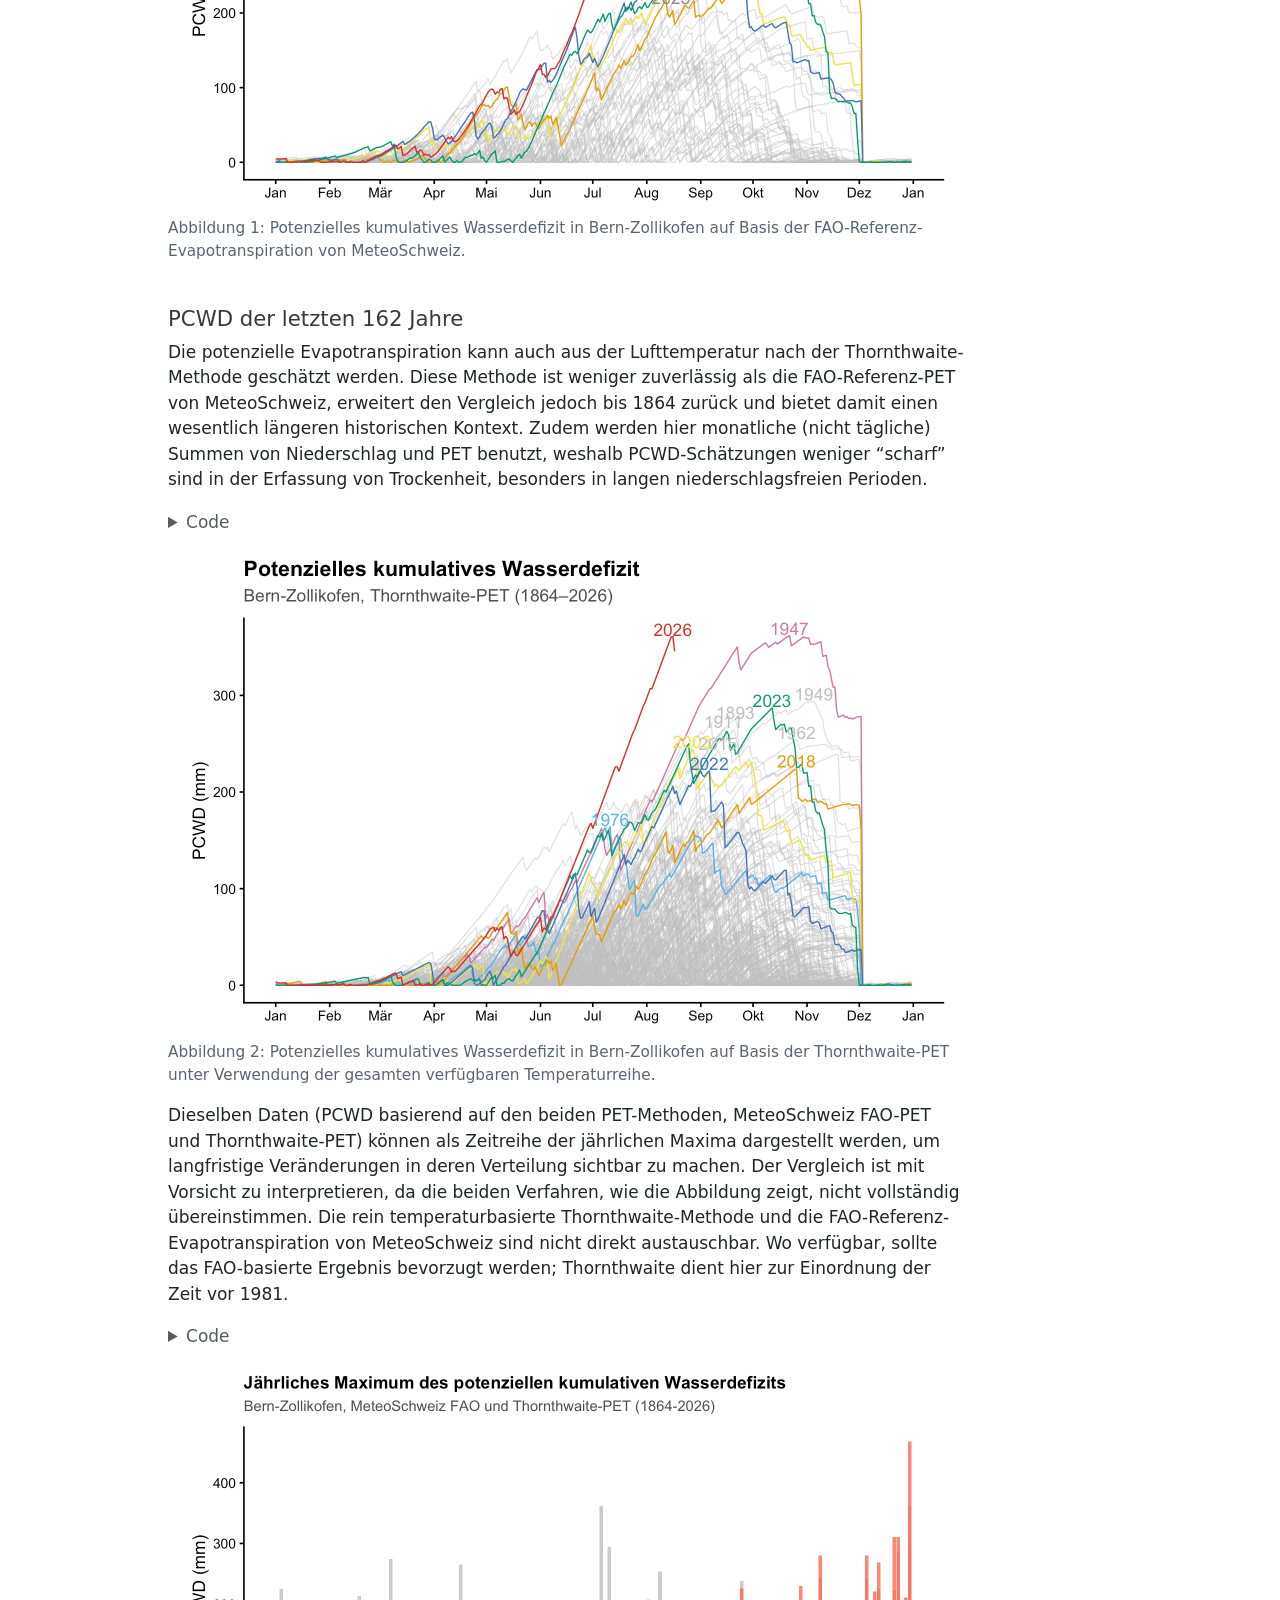
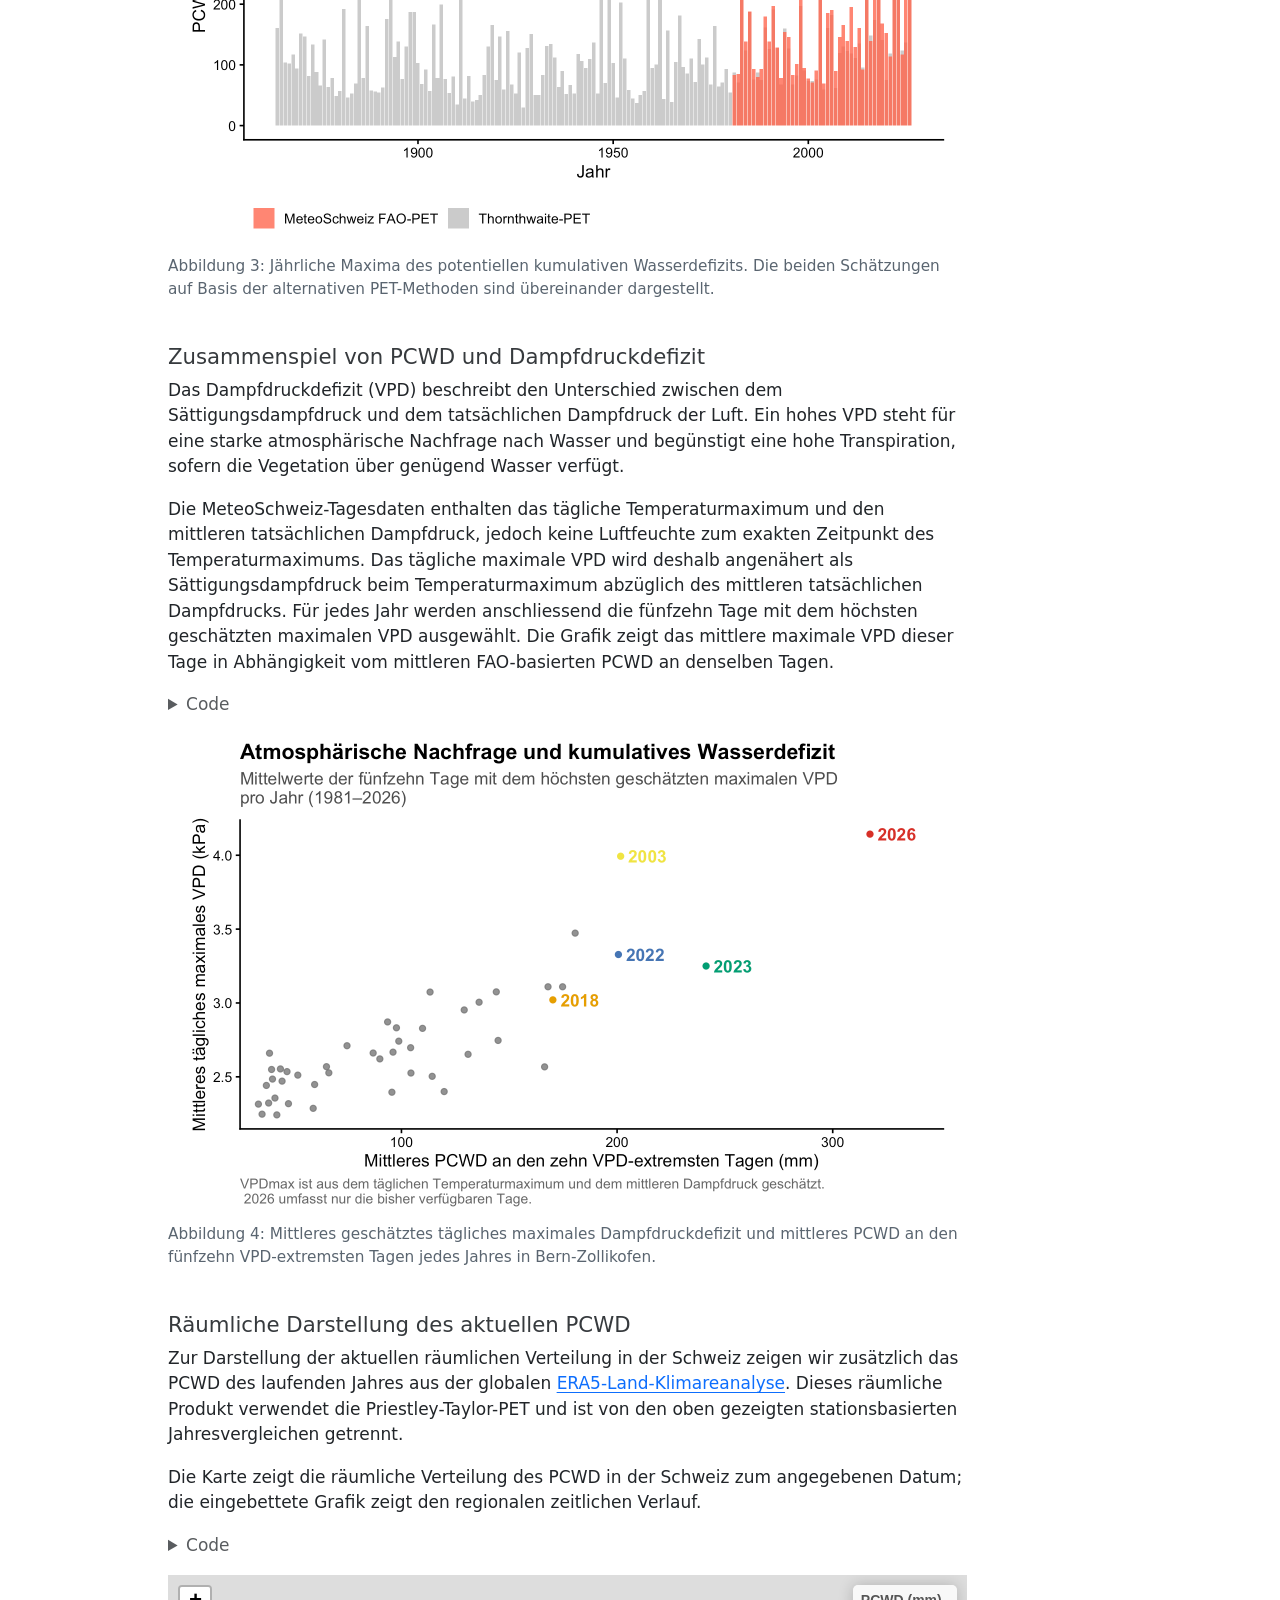
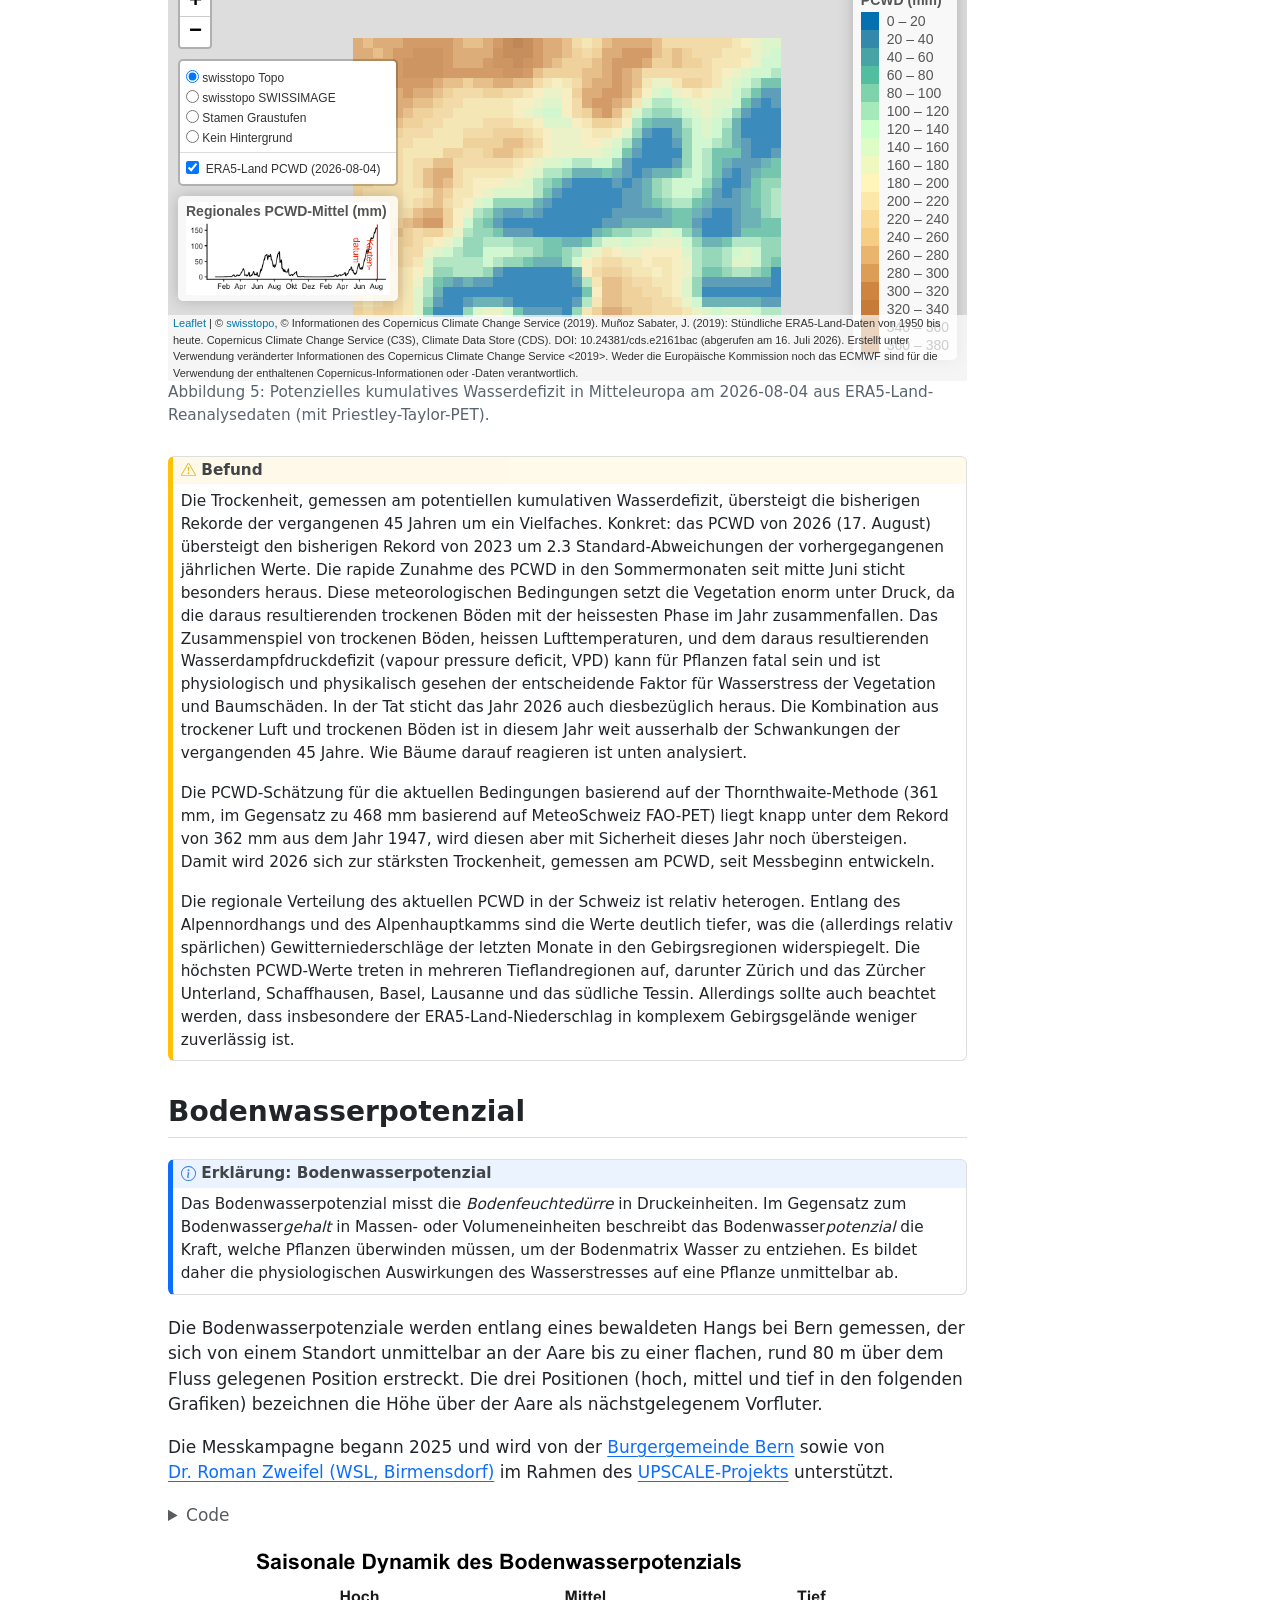
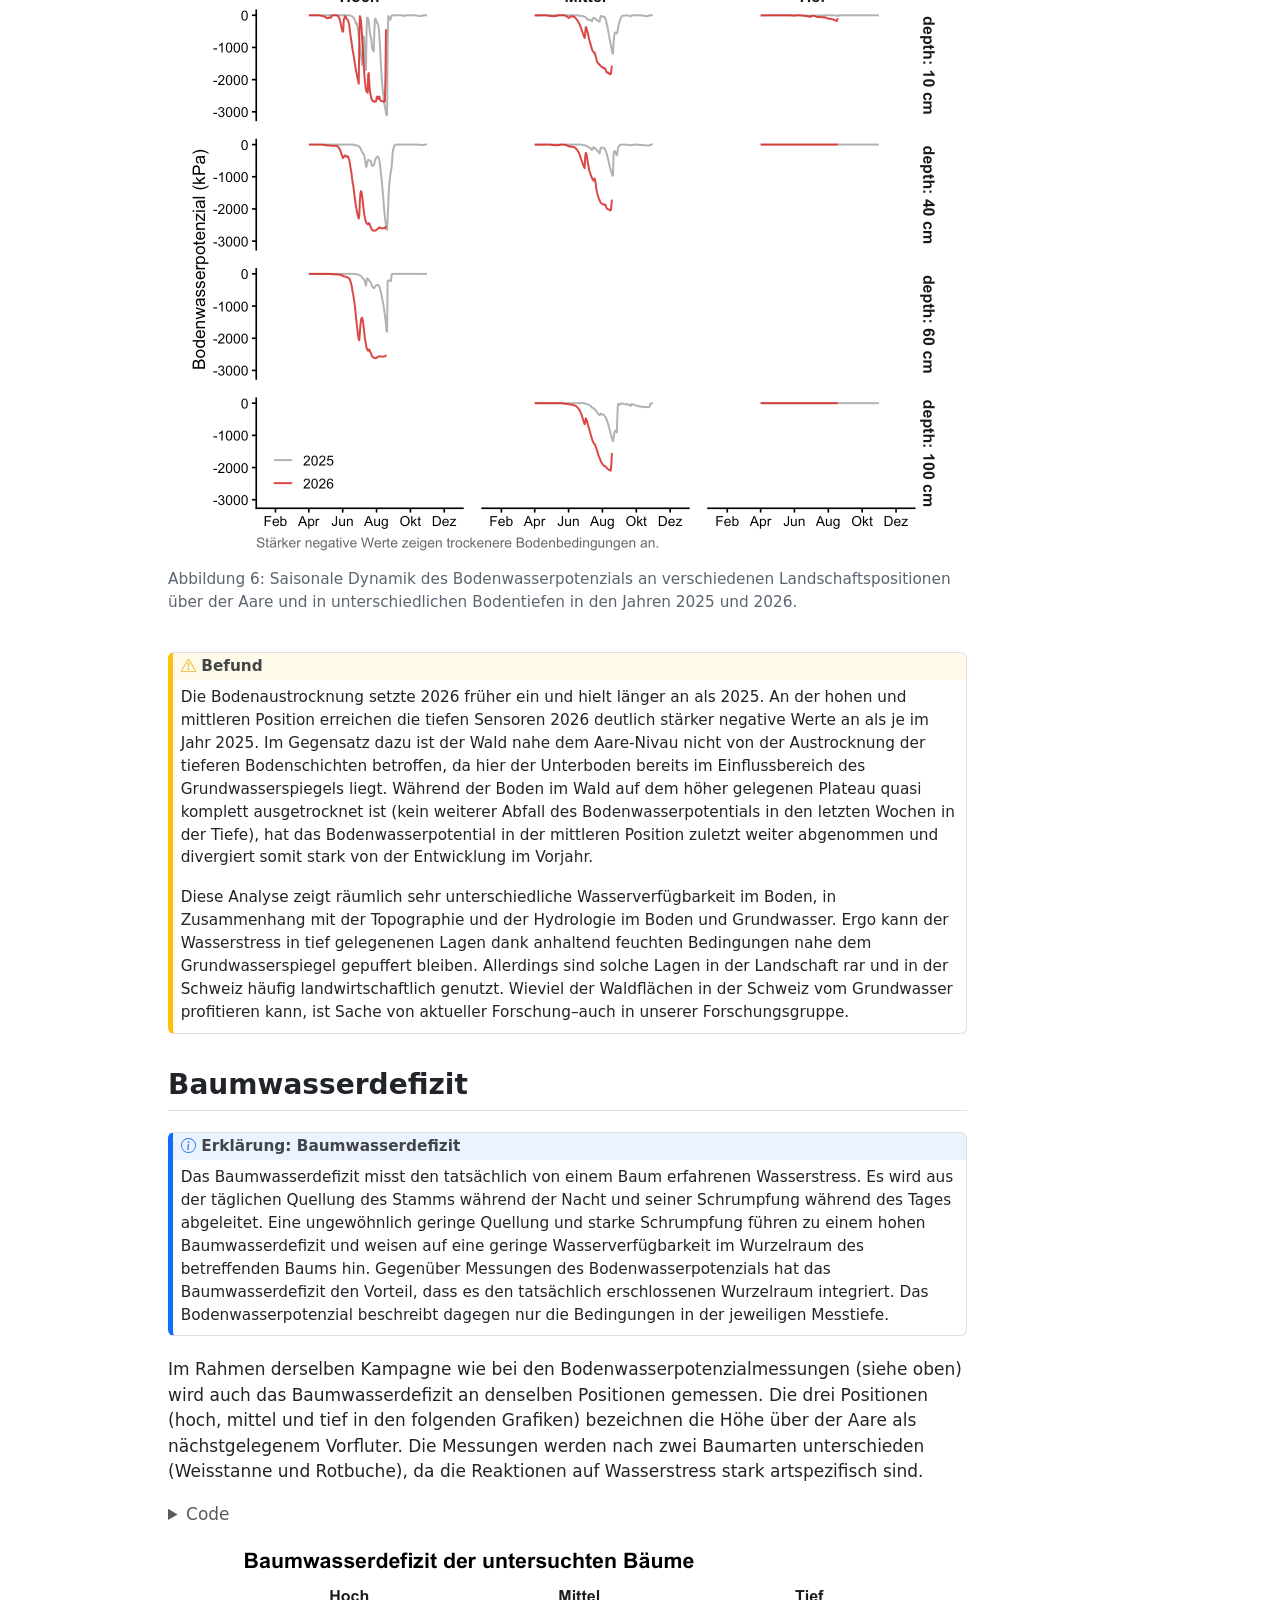
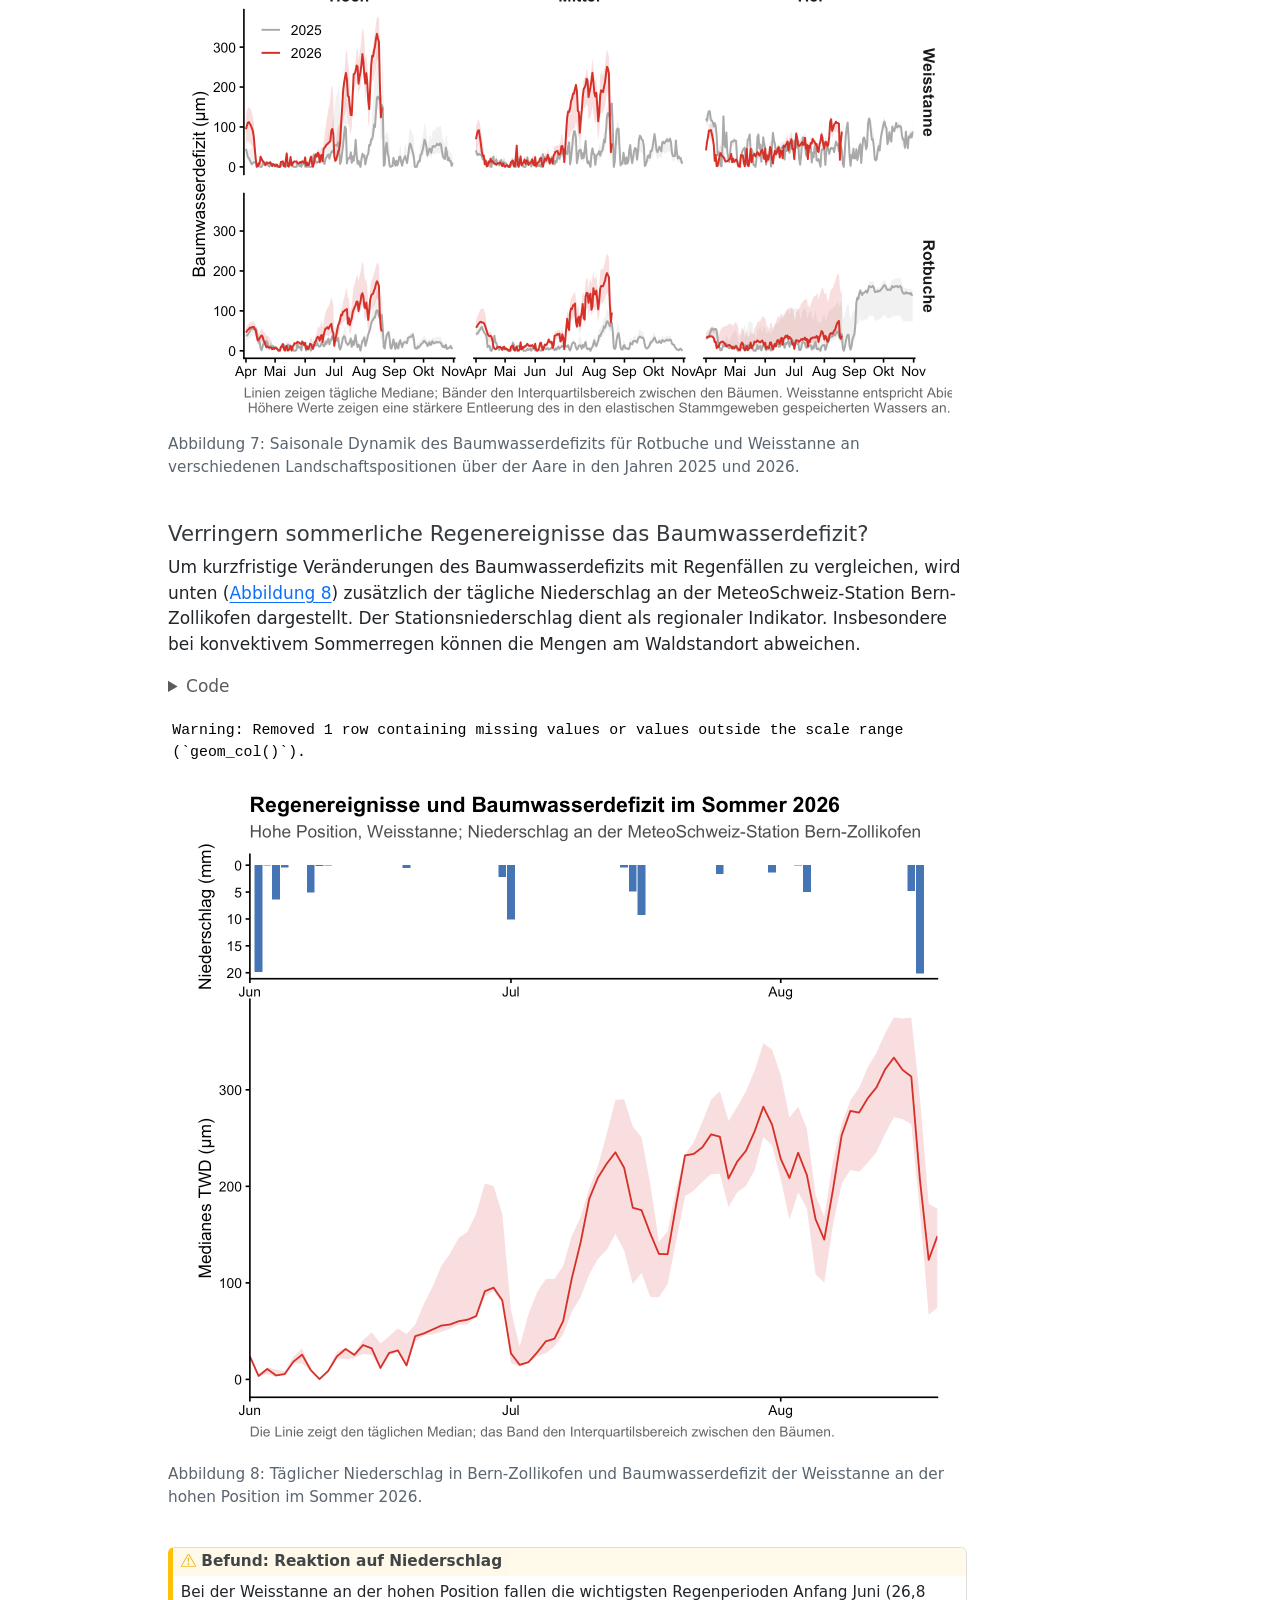
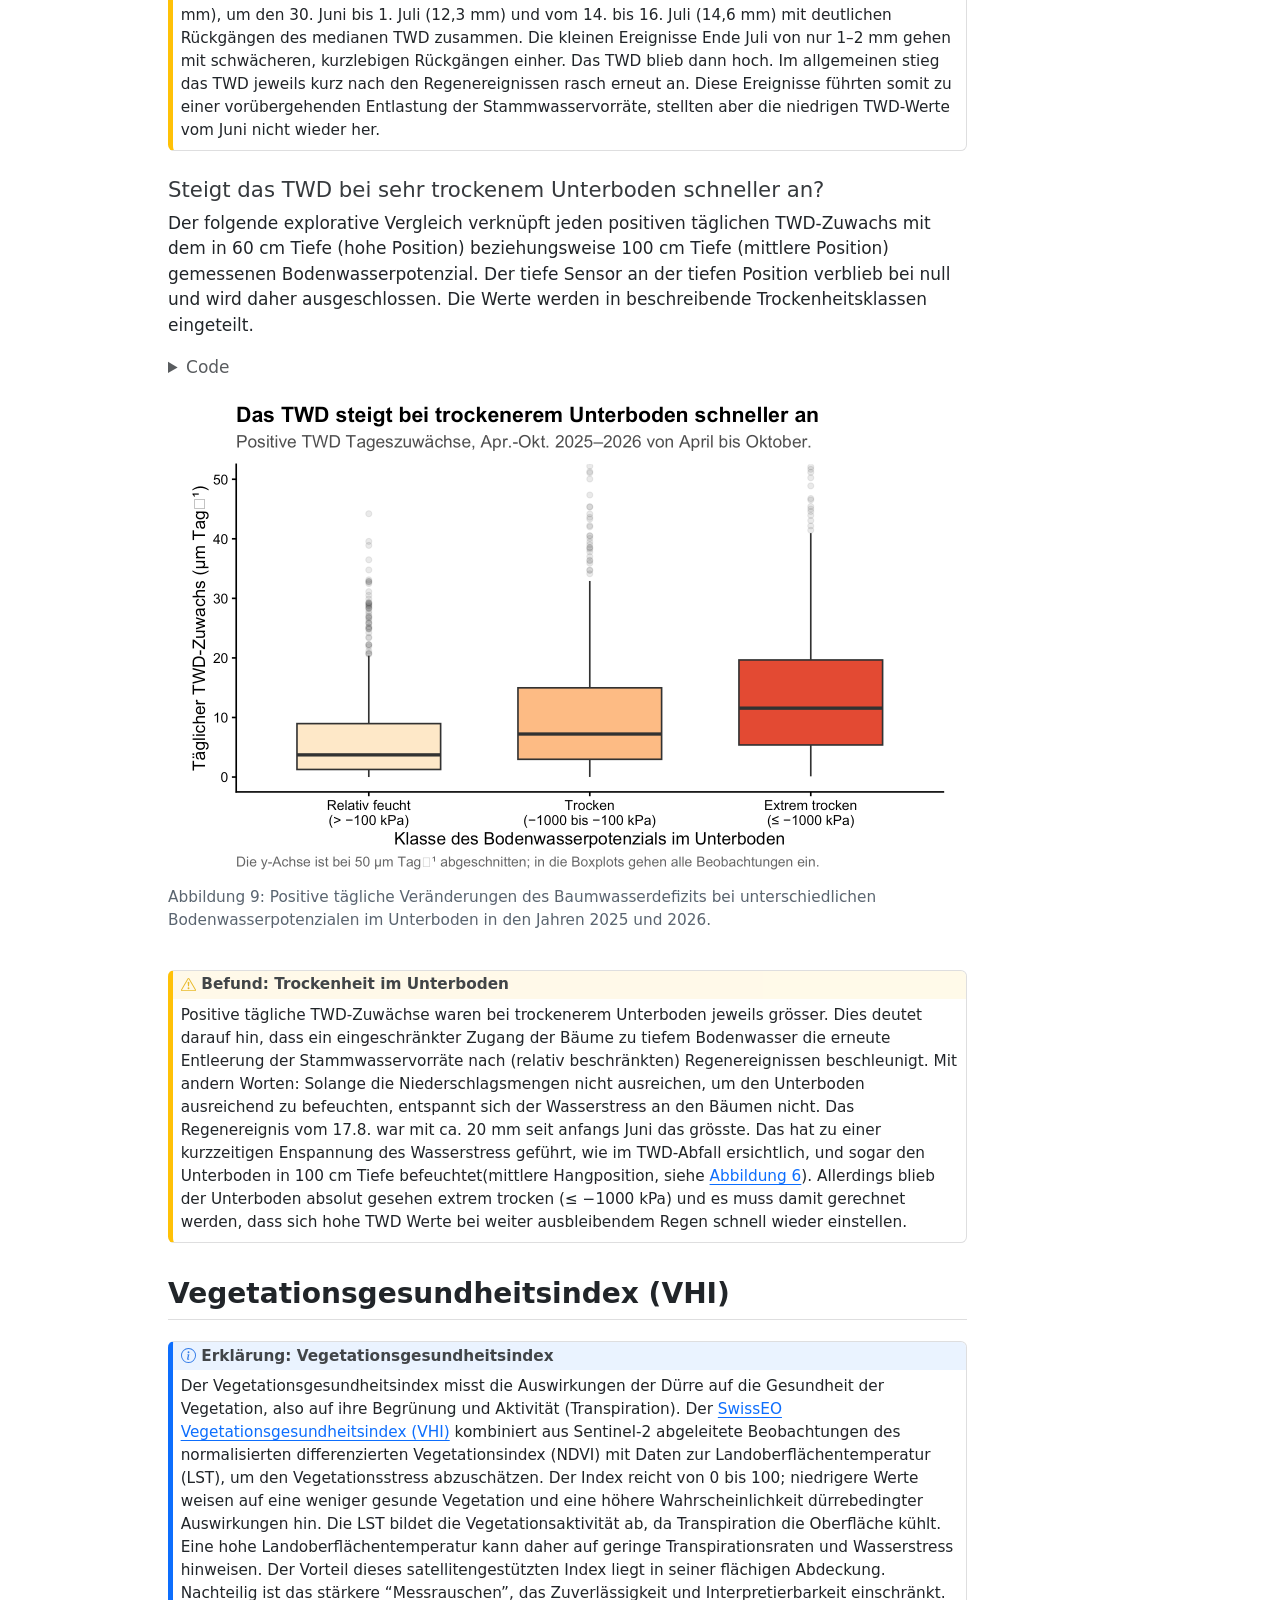
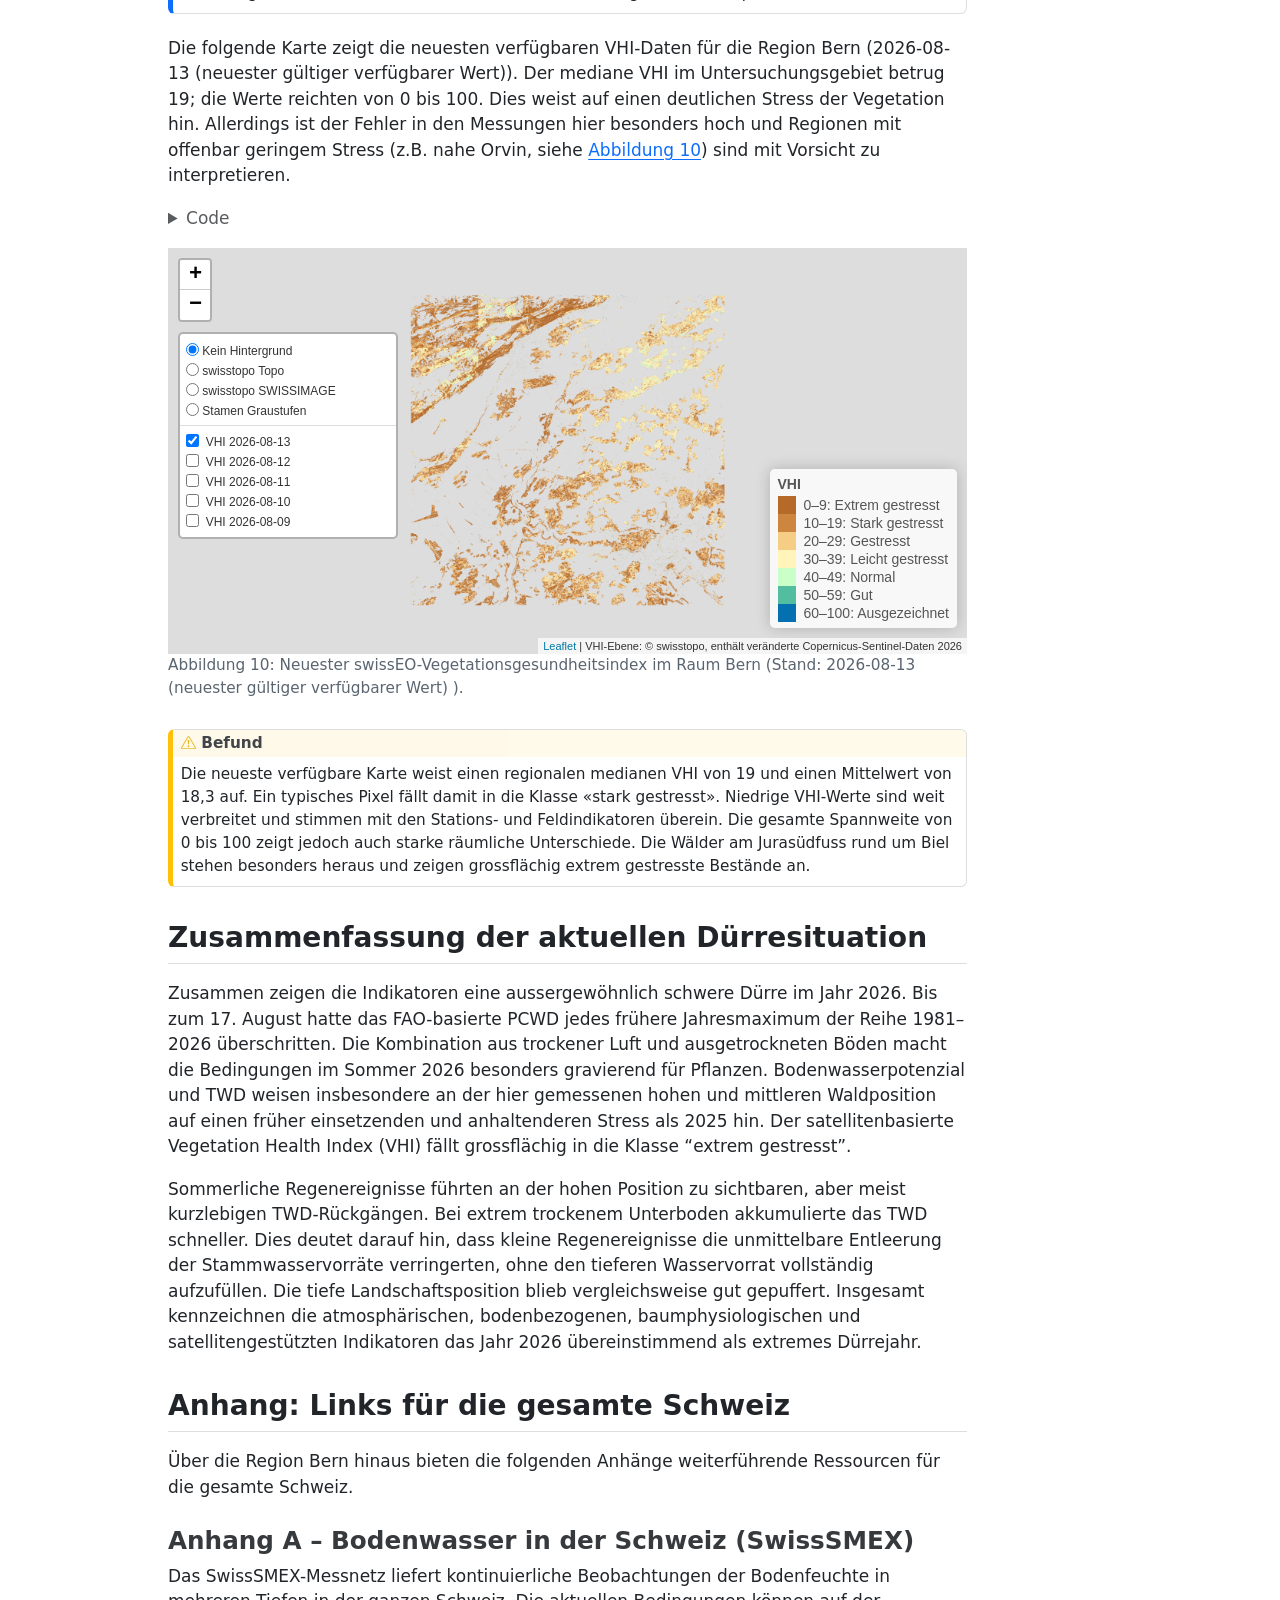
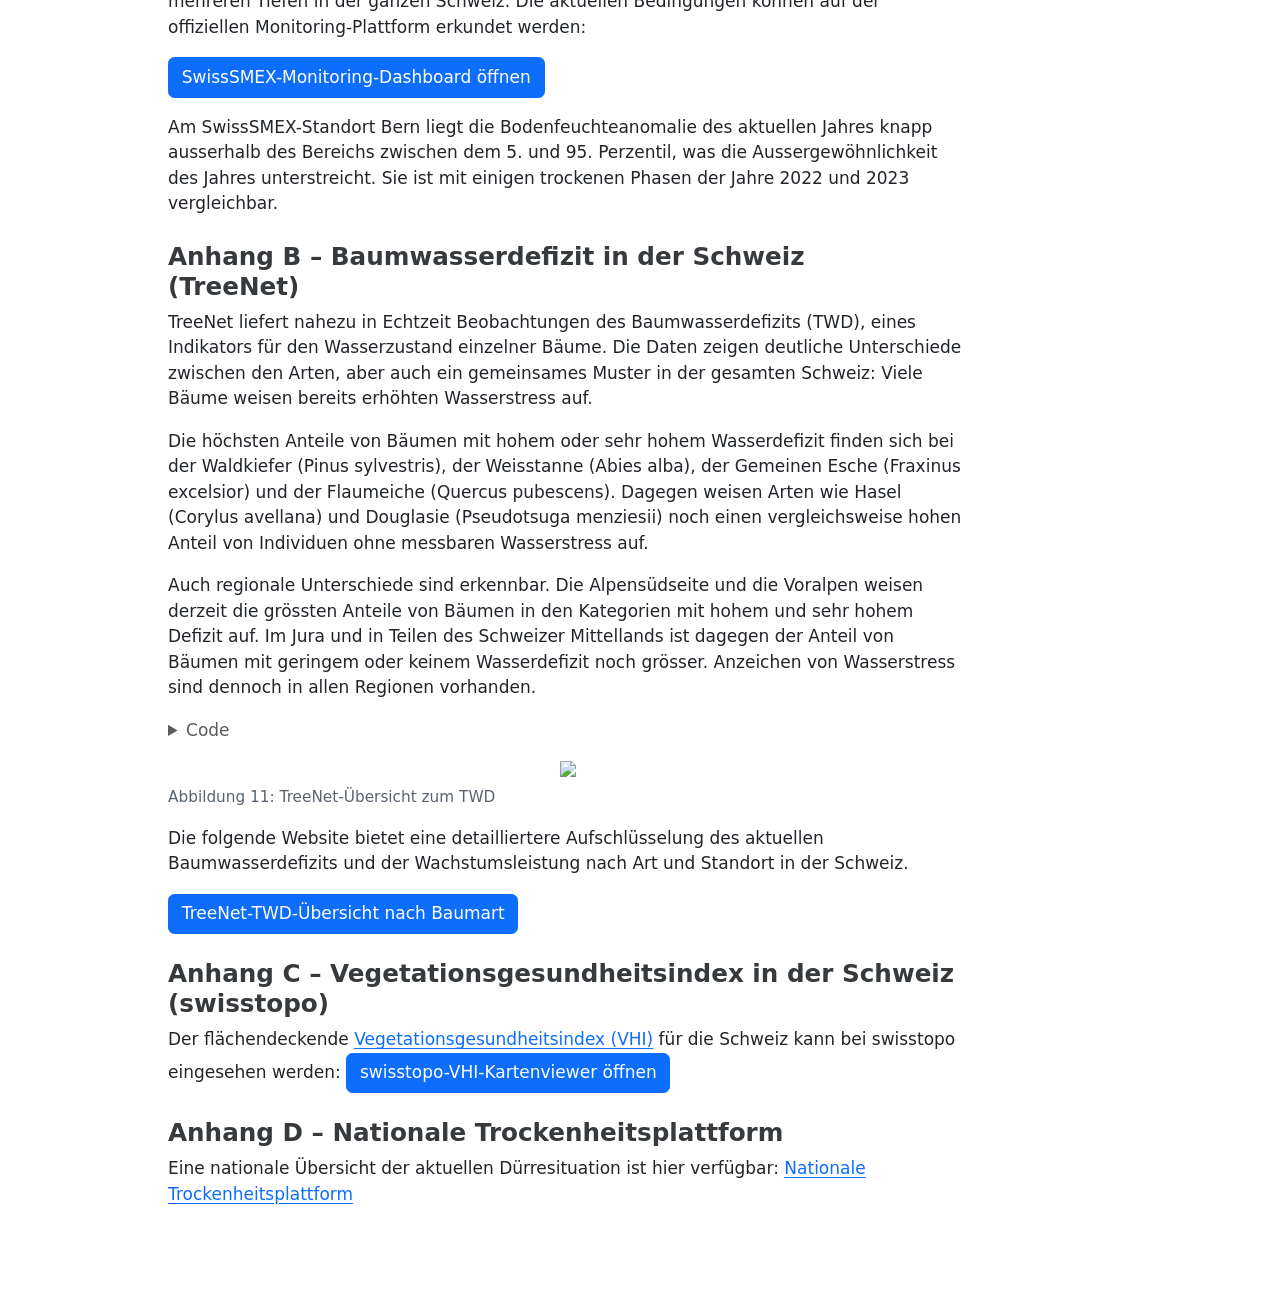
